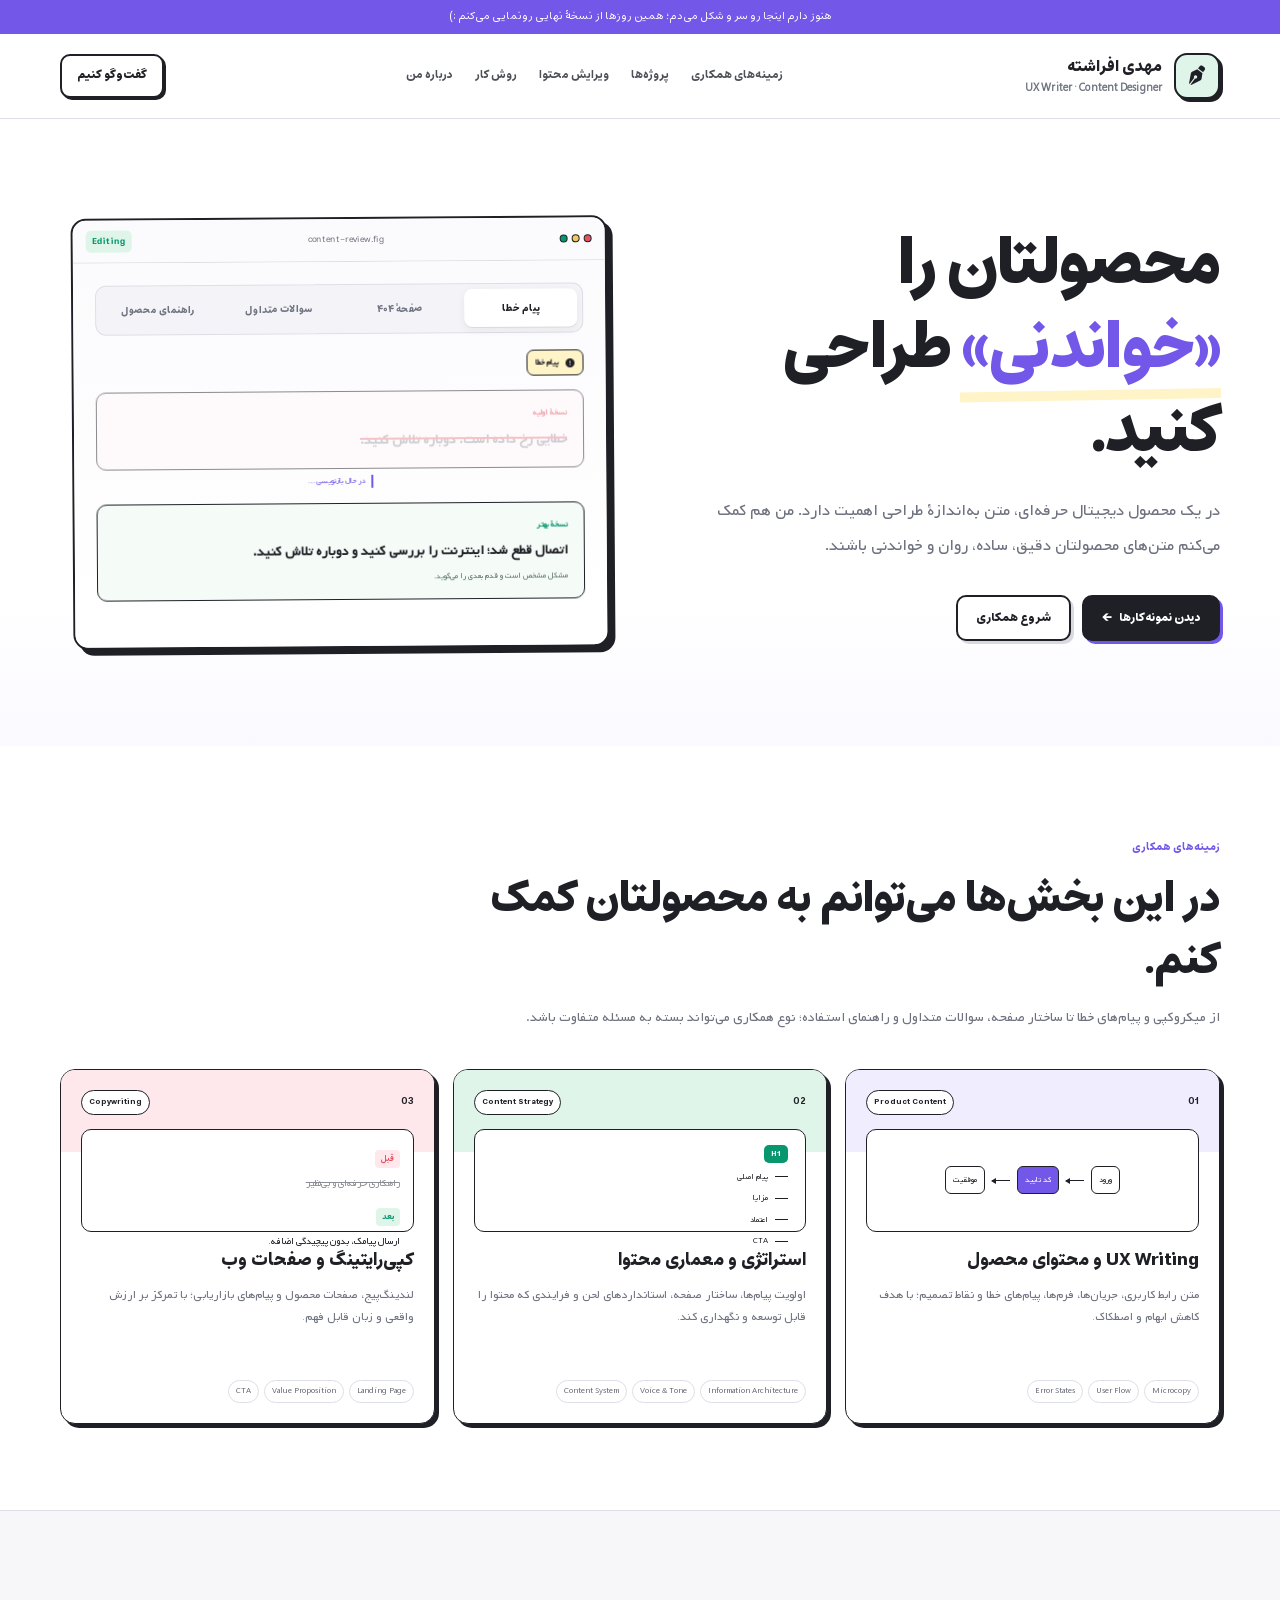
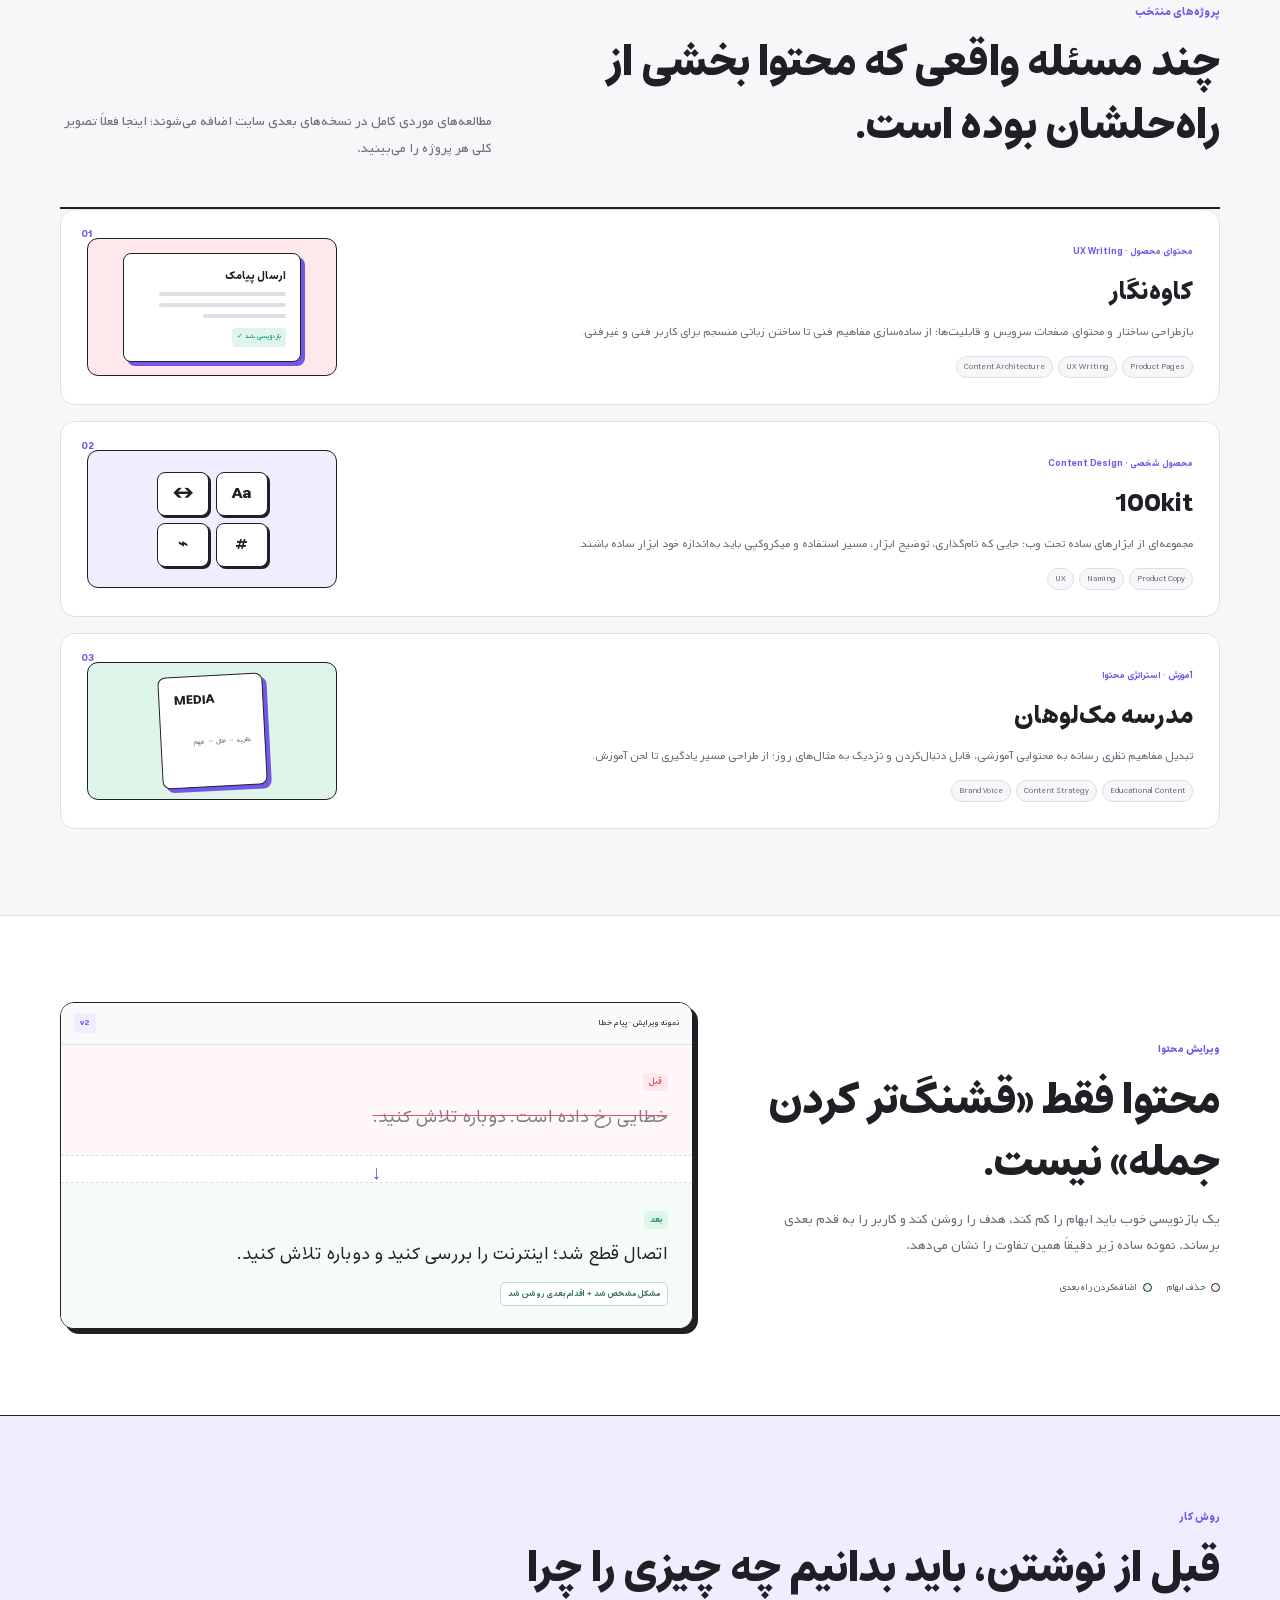
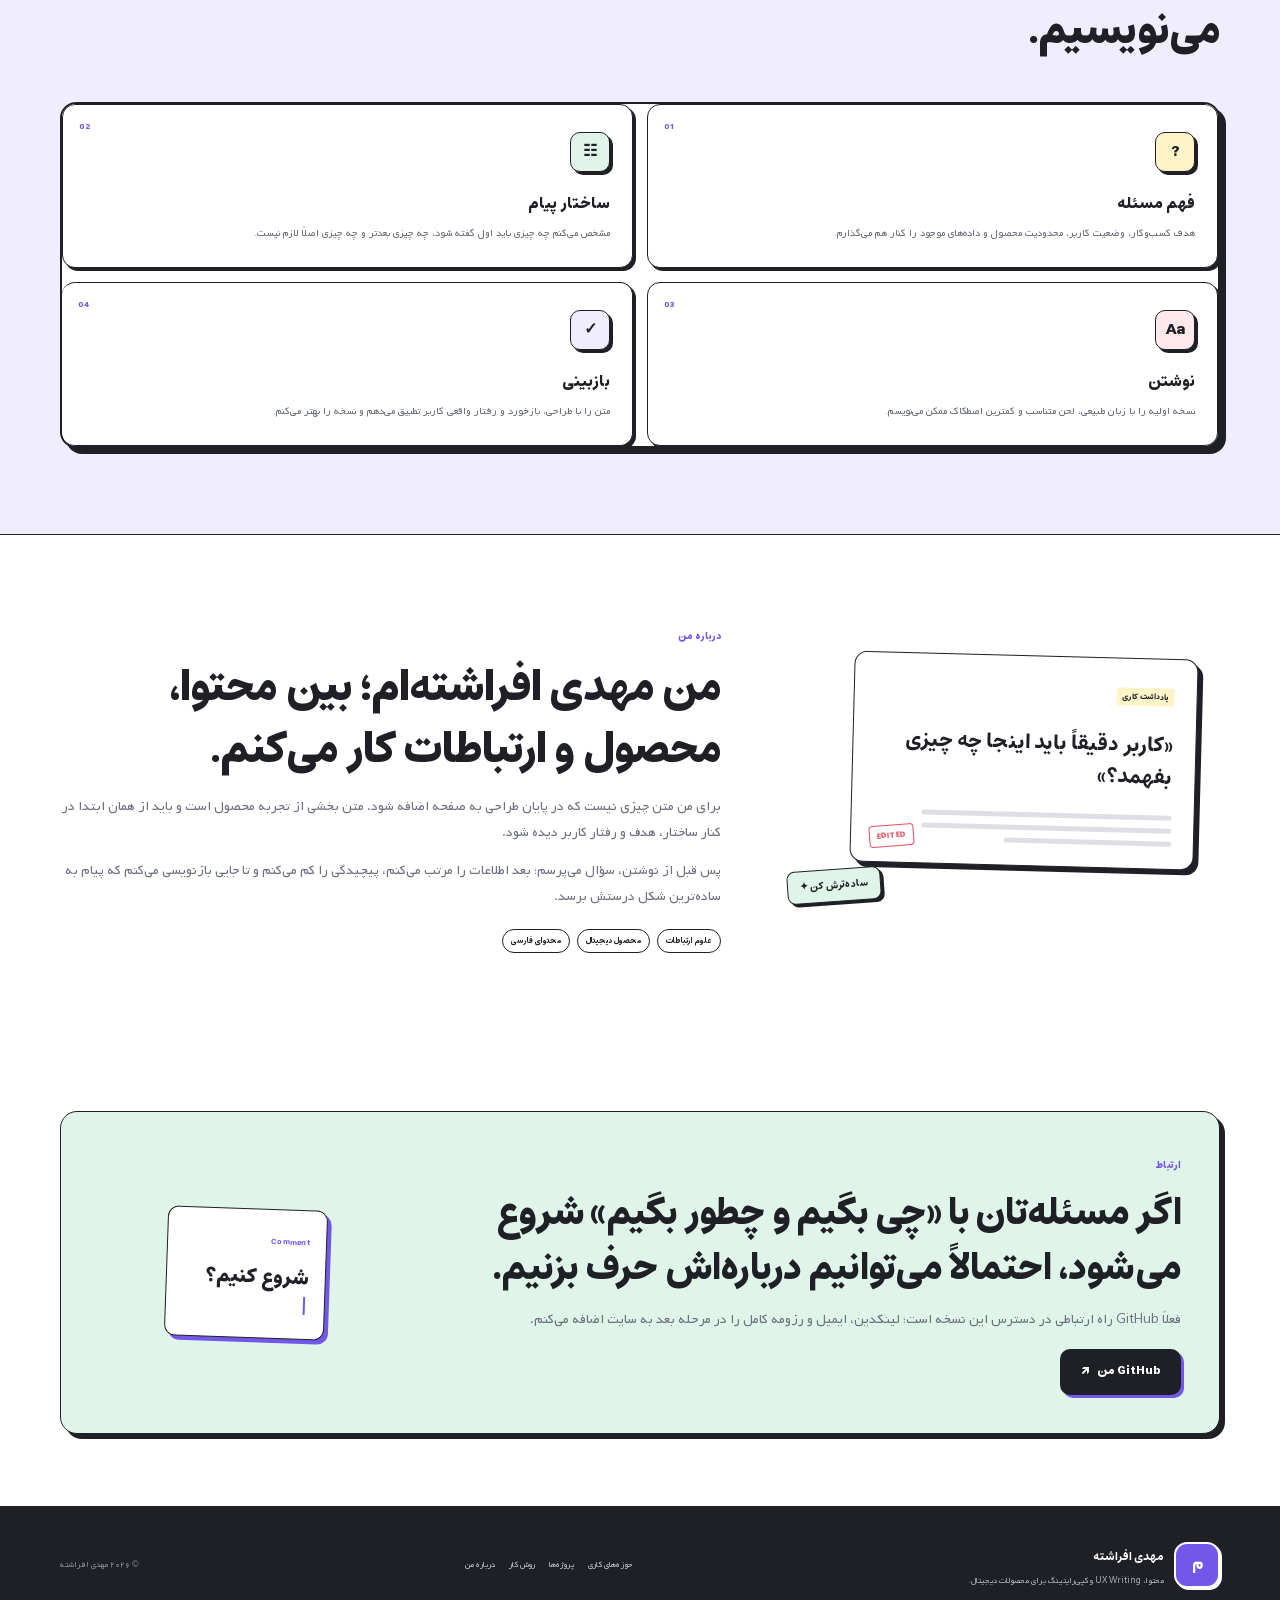
==== index.html @ 0d76d8e7 "Expand hero examples and refine collaboration section" ====
<!doctype html>
<html lang="fa" dir="rtl">
<head>
  <meta charset="utf-8">
  <meta name="viewport" content="width=device-width, initial-scale=1">
  <title>مهدی افراشته | محتوا، UX Writing و کپی‌رایتینگ</title>
  <meta name="description" content="سایت شخصی مهدی افراشته؛ کارشناس ارشد محتوا، یواِکس‌رایتر و کپی‌رایتر با تمرکز بر محتوای محصول، تجربه کاربر و استراتژی محتوا.">
  <meta name="theme-color" content="#7357e8">
  <link rel="canonical" href="https://mafrashteh.github.io/">
  <link rel="icon" href="/favicon.svg" type="image/svg+xml">
  <link rel="manifest" href="/site.webmanifest">
  <link rel="preload" href="/assets/fonts/Estedad-wght.ttf" as="font" type="font/ttf" crossorigin>
  <link rel="preload" href="/assets/fonts/Yekan.woff2" as="font" type="font/woff2" crossorigin>
  <link rel="stylesheet" href="https://cdnjs.cloudflare.com/ajax/libs/font-awesome/6.7.2/css/all.min.css">
  <link rel="stylesheet" href="/assets/css/site.css">
  <link rel="stylesheet" href="/assets/css/site-sections.css">
  <link rel="stylesheet" href="/assets/css/site-responsive.css">
</head>
<body>
  <div class="scroll-progress" aria-hidden="true"></div>
  <a class="skip-link" href="#main">رفتن به محتوای اصلی</a>

  <div class="top-note">
    <div class="container top-note__inner">
      <span>هنوز دارم اینجا رو سر و شکل می‌دم؛ همین روزها از نسخۀ نهایی رونمایی می‌کنم :)</span>
    </div>
  </div>

  <header class="site-header">
    <div class="container header-inner">
      <a class="brand" href="#top" aria-label="صفحه اصلی مهدی افراشته">
        <span class="brand-mark" aria-hidden="true"><i class="fa-solid fa-pen-nib"></i></span>
        <span class="brand-text"><strong>مهدی افراشته</strong><small>UX Writer · Content Designer</small></span>
      </a>

      <button class="menu-toggle" type="button" aria-expanded="false" aria-controls="site-nav" aria-label="باز کردن منو">
        <span></span><span></span><span></span>
      </button>

      <nav id="site-nav" class="site-nav" aria-label="منوی اصلی">
        <a href="#services">زمینه‌های همکاری</a>
        <a href="#work">پروژه‌ها</a>
        <a href="#editing">ویرایش محتوا</a>
        <a href="#process">روش کار</a>
        <a href="#about">درباره من</a>
      </nav>

      <a class="header-cta" href="#contact">گفت‌وگو کنیم</a>
    </div>
  </header>

  <main id="main">
    <section id="top" class="hero section-pad">
      <div class="container hero-grid">
        <div class="hero-copy reveal">
          <h1>محصولتان را <mark>«خواندنی»</mark> طراحی کنید.</h1>
          <p class="hero-lead">در یک محصول دیجیتال حرفه‌ای، متن به‌اندازۀ طراحی اهمیت دارد. من هم کمک می‌کنم متن‌های محصولتان دقیق، ساده، روان و خواندنی باشند.</p>
          <div class="hero-actions">
            <a class="btn btn-primary" href="#work">دیدن نمونه‌کارها <span aria-hidden="true">←</span></a>
            <a class="btn btn-ghost" href="#contact">شروع همکاری</a>
          </div>
        </div>

        <div class="editor-scene reveal" data-copy-lab aria-label="نمونه بازنویسی متن محصول">
          <div class="editor-window">
            <div class="editor-toolbar">
              <div class="window-dots"><i></i><i></i><i></i></div>
              <span>content-review.fig</span>
              <b>Editing</b>
            </div>

            <div class="rewrite-lab">
              <div class="rewrite-tabs" role="tablist" aria-label="نمونه‌های بازنویسی">
                <button class="rewrite-tab is-active" type="button" role="tab" aria-selected="true" data-copy-tab="error">پیام خطا</button>
                <button class="rewrite-tab" type="button" role="tab" aria-selected="false" data-copy-tab="404">صفحۀ ۴۰۴</button>
                <button class="rewrite-tab" type="button" role="tab" aria-selected="false" data-copy-tab="faq">سوالات متداول</button>
                <button class="rewrite-tab" type="button" role="tab" aria-selected="false" data-copy-tab="guide">راهنمای محصول</button>
              </div>

              <div class="rewrite-stage">
                <article class="rewrite-slide is-active" data-copy-slide="error">
                  <div class="rewrite-label"><i class="fa-solid fa-circle-exclamation" aria-hidden="true"></i> پیام خطا</div>
                  <div class="rewrite-before">
                    <span>نسخۀ اولیه</span>
                    <p>خطایی رخ داده است. دوباره تلاش کنید.</p>
                  </div>
                  <div class="rewrite-edit" aria-hidden="true">
                    <span class="rewrite-cursor"></span>
                    <em>در حال بازنویسی…</em>
                  </div>
                  <div class="rewrite-after">
                    <span>نسخۀ بهتر</span>
                    <p>اتصال قطع شد؛ اینترنت را بررسی کنید و دوباره تلاش کنید.</p>
                    <small>مشکل مشخص است و قدم بعدی را می‌گوید.</small>
                  </div>
                </article>

                <article class="rewrite-slide" data-copy-slide="404" hidden>
                  <div class="rewrite-label"><i class="fa-regular fa-file-lines" aria-hidden="true"></i> صفحۀ ۴۰۴</div>
                  <div class="rewrite-before">
                    <span>نسخۀ اولیه</span>
                    <p>404 — صفحه پیدا نشد.</p>
                  </div>
                  <div class="rewrite-edit" aria-hidden="true">
                    <span class="rewrite-cursor"></span>
                    <em>در حال بازنویسی…</em>
                  </div>
                  <div class="rewrite-after">
                    <span>نسخۀ بهتر</span>
                    <p>این صفحه پیدا نشد؛ شاید جابه‌جا شده یا آدرسش تغییر کرده.</p>
                    <small>کاربر را در بن‌بست رها نمی‌کنیم.</small>
                    <button type="button" class="mini-action" tabindex="-1">برگشت به صفحۀ اصلی</button>
                  </div>
                </article>

                <article class="rewrite-slide" data-copy-slide="faq" hidden>
                  <div class="rewrite-label"><i class="fa-regular fa-circle-question" aria-hidden="true"></i> سوالات متداول</div>
                  <div class="rewrite-before">
                    <span>نسخۀ اولیه</span>
                    <p>هزینه چقدره؟ چطور ثبت‌نام کنم؟ ارسال چطور انجام میشه؟ پشتیبانی دارید؟</p>
                  </div>
                  <div class="rewrite-edit" aria-hidden="true">
                    <span class="rewrite-cursor"></span>
                    <em>در حال بازنویسی…</em>
                  </div>
                  <div class="rewrite-after">
                    <span>نسخۀ بهتر</span>
                    <p>سوال‌ها را بر اساس نیاز کاربر دسته‌بندی می‌کنم: شروع کار، هزینه و پرداخت، استفاده از محصول و پشتیبانی.</p>
                    <small>پرسش‌ها منظم‌تر، قابل اسکن‌تر و پیدا کردن پاسخ‌ها سریع‌تر می‌شود.</small>
                  </div>
                </article>

                <article class="rewrite-slide" data-copy-slide="guide" hidden>
                  <div class="rewrite-label"><i class="fa-regular fa-compass" aria-hidden="true"></i> راهنمای محصول</div>
                  <div class="rewrite-before">
                    <span>نسخۀ اولیه</span>
                    <p>برای استفاده از این قابلیت، وارد پنل شوید و تنظیمات را انجام دهید.</p>
                  </div>
                  <div class="rewrite-edit" aria-hidden="true">
                    <span class="rewrite-cursor"></span>
                    <em>در حال بازنویسی…</em>
                  </div>
                  <div class="rewrite-after">
                    <span>نسخۀ بهتر</span>
                    <p>راهنما را مرحله‌به‌مرحله می‌چینم: از کجا شروع کنید، چه چیزی را تنظیم کنید، اولین اقدام را چطور انجام دهید و نتیجه را کجا ببینید.</p>
                    <small>به‌جای یک توضیح کلی، مسیر استفاده روشن می‌شود.</small>
                  </div>
                </article>
              </div>
            </div>
          </div>
        </div>
      </div>
    </section>

    <section id="services" class="section-pad services-section">
      <div class="container">
        <div class="section-heading reveal">
          <span class="eyebrow">زمینه‌های همکاری</span>
          <h2>در این بخش‌ها می‌توانم به محصولتان کمک کنم.</h2>
          <p>از میکروکپی و پیام‌های خطا تا ساختار صفحه، سوالات متداول و راهنمای استفاده؛ نوع همکاری می‌تواند بسته به مسئله متفاوت باشد.</p>
        </div>

        <div class="service-grid">
          <article class="service-card service-card--purple reveal">
            <div class="service-top"><span class="service-no">01</span><span class="service-tag">Product Content</span></div>
            <div class="service-demo demo-flow" aria-hidden="true">
              <div class="flow-node">ورود</div><i></i><div class="flow-node active">کد تایید</div><i></i><div class="flow-node">موفقیت</div>
            </div>
            <h3>UX Writing و محتوای محصول</h3>
            <p>متن رابط کاربری، جریان‌ها، فرم‌ها، پیام‌های خطا و نقاط تصمیم؛ با هدف کاهش ابهام و اصطکاک.</p>
            <ul><li>Microcopy</li><li>User Flow</li><li>Error States</li></ul>
          </article>

          <article class="service-card service-card--green reveal">
            <div class="service-top"><span class="service-no">02</span><span class="service-tag">Content Strategy</span></div>
            <div class="service-demo demo-outline" aria-hidden="true">
              <span>H1</span><div><i></i><b>پیام اصلی</b></div><div><i></i><b>مزایا</b></div><div><i></i><b>اعتماد</b></div><div><i></i><b>CTA</b></div>
            </div>
            <h3>استراتژی و معماری محتوا</h3>
            <p>اولویت پیام‌ها، ساختار صفحه، استانداردهای لحن و فرایندی که محتوا را قابل توسعه و نگهداری کند.</p>
            <ul><li>Information Architecture</li><li>Voice & Tone</li><li>Content System</li></ul>
          </article>

          <article class="service-card service-card--pink reveal">
            <div class="service-top"><span class="service-no">03</span><span class="service-tag">Copywriting</span></div>
            <div class="service-demo demo-copy" aria-hidden="true">
              <span class="copy-badge">قبل</span><p class="strike">راهکاری حرفه‌ای و بی‌نظیر</p>
              <span class="copy-badge is-after">بعد</span><p>ارسال پیامک، بدون پیچیدگی اضافه.</p>
            </div>
            <h3>کپی‌رایتینگ و صفحات وب</h3>
            <p>لندینگ‌پیج، صفحات محصول و پیام‌های بازاریابی؛ با تمرکز بر ارزش واقعی و زبان قابل فهم.</p>
            <ul><li>Landing Page</li><li>Value Proposition</li><li>CTA</li></ul>
          </article>
        </div>
      </div>
    </section>

    <section id="work" class="section-pad work-section">
      <div class="container">
        <div class="section-heading section-heading--split reveal">
          <div><span class="eyebrow">پروژه‌های منتخب</span><h2>چند مسئله واقعی که محتوا بخشی از راه‌حلشان بوده است.</h2></div>
          <p>مطالعه‌های موردی کامل در نسخه‌های بعدی سایت اضافه می‌شوند؛ اینجا فعلاً تصویر کلی هر پروژه را می‌بینید.</p>
        </div>

        <div class="project-list">
          <article class="project-row reveal">
            <div class="project-index">01</div>
            <div class="project-main"><span class="project-type">محتوای محصول · UX Writing</span><h3>کاوه‌نگار</h3><p>بازطراحی ساختار و محتوای صفحات سرویس و قابلیت‌ها؛ از ساده‌سازی مفاهیم فنی تا ساختن زبانی منسجم برای کاربر فنی و غیرفنی.</p><div class="project-tags"><span>Product Pages</span><span>UX Writing</span><span>Content Architecture</span></div></div>
            <div class="project-art art-kaveh" aria-hidden="true"><div class="doc-card"><b>ارسال پیامک</b><i></i><i></i><i class="short"></i><span>بازنویسی شد ✓</span></div></div>
          </article>

          <article class="project-row reveal">
            <div class="project-index">02</div>
            <div class="project-main"><span class="project-type">محصول شخصی · Content Design</span><h3>100kit</h3><p>مجموعه‌ای از ابزارهای ساده تحت وب؛ جایی که نام‌گذاری، توضیح ابزار، مسیر استفاده و میکروکپی باید به‌اندازه خود ابزار ساده باشند.</p><div class="project-tags"><span>Product Copy</span><span>Naming</span><span>UX</span></div></div>
            <div class="project-art art-kit" aria-hidden="true"><div class="kit-grid"><span>Aa</span><span>↔</span><span>#</span><span>⌁</span></div></div>
          </article>

          <article class="project-row reveal">
            <div class="project-index">03</div>
            <div class="project-main"><span class="project-type">آموزش · استراتژی محتوا</span><h3>مدرسه مک‌لوهان</h3><p>تبدیل مفاهیم نظری رسانه به محتوایی آموزشی، قابل دنبال‌کردن و نزدیک به مثال‌های روز؛ از طراحی مسیر یادگیری تا لحن آموزش.</p><div class="project-tags"><span>Educational Content</span><span>Content Strategy</span><span>Brand Voice</span></div></div>
            <div class="project-art art-media" aria-hidden="true"><div class="media-sheet"><b>MEDIA</b><span>نظریه → مثال → فهم</span></div></div>
          </article>
        </div>
      </div>
    </section>

    <section id="editing" class="section-pad editing-section">
      <div class="container editing-grid">
        <div class="editing-copy reveal">
          <span class="eyebrow">ویرایش محتوا</span>
          <h2>محتوا فقط «قشنگ‌تر کردن جمله» نیست.</h2>
          <p>یک بازنویسی خوب باید ابهام را کم کند، هدف را روشن کند و کاربر را به قدم بعدی برساند. نمونه ساده زیر دقیقاً همین تفاوت را نشان می‌دهد.</p>
          <div class="editing-legend"><span><i class="legend-red"></i> حذف ابهام</span><span><i class="legend-green"></i> اضافه‌کردن راه بعدی</span></div>
        </div>

        <div class="revision-card reveal" data-revision>
          <div class="revision-head"><span>نمونه ویرایش · پیام خطا</span><b>v2</b></div>
          <div class="revision-before"><small>قبل</small><p>خطایی رخ داده است. دوباره تلاش کنید.</p></div>
          <div class="revision-mark" aria-hidden="true">↓</div>
          <div class="revision-after"><small>بعد</small><p>اتصال قطع شد؛ اینترنت را بررسی کنید و دوباره تلاش کنید.</p><span class="revision-note">مشکل مشخص شد + اقدام بعدی روشن شد</span></div>
        </div>
      </div>
    </section>

    <section id="process" class="section-pad process-section">
      <div class="container">
        <div class="section-heading reveal"><span class="eyebrow">روش کار</span><h2>قبل از نوشتن، باید بدانیم چه چیزی را چرا می‌نویسیم.</h2></div>
        <div class="process-track">
          <article class="process-step reveal"><span>01</span><div class="step-icon">?</div><h3>فهم مسئله</h3><p>هدف کسب‌وکار، وضعیت کاربر، محدودیت محصول و داده‌های موجود را کنار هم می‌گذارم.</p></article>
          <article class="process-step reveal"><span>02</span><div class="step-icon">☷</div><h3>ساختار پیام</h3><p>مشخص می‌کنم چه چیزی باید اول گفته شود، چه چیزی بعدتر و چه چیزی اصلاً لازم نیست.</p></article>
          <article class="process-step reveal"><span>03</span><div class="step-icon">Aa</div><h3>نوشتن</h3><p>نسخه اولیه را با زبان طبیعی، لحن متناسب و کمترین اصطکاک ممکن می‌نویسم.</p></article>
          <article class="process-step reveal"><span>04</span><div class="step-icon">✓</div><h3>بازبینی</h3><p>متن را با طراحی، بازخورد و رفتار واقعی کاربر تطبیق می‌دهم و نسخه را بهتر می‌کنم.</p></article>
        </div>
      </div>
    </section>

    <section id="about" class="section-pad about-section">
      <div class="container about-grid">
        <div class="about-note reveal" aria-hidden="true">
          <div class="note-paper"><span>یادداشت کاری</span><h3>«کاربر دقیقاً باید اینجا چه چیزی بفهمد؟»</h3><i></i><i></i><i class="short"></i><div class="note-stamp">EDITED</div></div>
          <div class="note-comment">ساده‌ترش کن ✦</div>
        </div>
        <div class="about-copy reveal">
          <span class="eyebrow">درباره من</span>
          <h2>من مهدی افراشته‌ام؛ بین محتوا، محصول و ارتباطات کار می‌کنم.</h2>
          <p>برای من متن چیزی نیست که در پایان طراحی به صفحه اضافه شود. متن بخشی از تجربه محصول است و باید از همان ابتدا در کنار ساختار، هدف و رفتار کاربر دیده شود.</p>
          <p>پس قبل از نوشتن، سؤال می‌پرسم؛ بعد اطلاعات را مرتب می‌کنم، پیچیدگی را کم می‌کنم و تا جایی بازنویسی می‌کنم که پیام به ساده‌ترین شکل درستش برسد.</p>
          <div class="about-pills"><span>علوم ارتباطات</span><span>محصول دیجیتال</span><span>محتوای فارسی</span></div>
        </div>
      </div>
    </section>

    <section id="contact" class="contact-section">
      <div class="container contact-card reveal">
        <div class="contact-copy"><span class="eyebrow">ارتباط</span><h2>اگر مسئله‌تان با «چی بگیم و چطور بگیم» شروع می‌شود، احتمالاً می‌توانیم درباره‌اش حرف بزنیم.</h2><p>فعلاً GitHub راه ارتباطی در دسترس این نسخه است؛ لینکدین، ایمیل و رزومه کامل را در مرحله بعد به سایت اضافه می‌کنم.</p><a class="btn btn-primary" href="https://github.com/mafrashteh" target="_blank" rel="noopener noreferrer">GitHub من <span aria-hidden="true">↗</span></a></div>
        <div class="contact-visual" aria-hidden="true"><div class="comment-box"><span>Comment</span><p>شروع کنیم؟</p><i class="caret"></i></div></div>
      </div>
    </section>
  </main>

  <footer class="site-footer">
    <div class="container footer-inner">
      <div class="footer-brand"><span class="brand-mark">م</span><div><strong>مهدی افراشته</strong><p>محتوا، UX Writing و کپی‌رایتینگ برای محصولات دیجیتال.</p></div></div>
      <div class="footer-links"><a href="#services">حوزه‌های کاری</a><a href="#work">پروژه‌ها</a><a href="#process">روش کار</a><a href="#about">درباره من</a></div>
      <div class="footer-copy">© <span id="year"></span> مهدی افراشته</div>
    </div>
  </footer>

  <script src="/assets/js/main.js" defer></script>
</body>
</html>
---- assets/css/site.css ----
@font-face{font-family:"Estedad";src:url("../fonts/Estedad-wght.ttf") format("truetype");font-style:normal;font-weight:100 900;font-display:swap}
@font-face{font-family:"Yekan";src:url("../fonts/Yekan.woff2") format("woff2");font-style:normal;font-weight:400;font-display:swap}
:root{--ink:#1d1e24;--muted:#6e727d;--paper:#fff;--soft:#f7f7fa;--line:#dedfe5;--purple:#7357e8;--purple-soft:#f0edff;--green:#07966d;--green-soft:#dff5e9;--pink:#e45161;--pink-soft:#ffe8ec;--yellow:#f3c95f;--yellow-soft:#fff4c8;--radius:18px;--container:1180px;--ease:cubic-bezier(.22,1,.36,1)}
*{box-sizing:border-box}html{scroll-behavior:smooth;scroll-padding-top:100px}body{margin:0;background:var(--paper);color:var(--ink);font-family:"Yekan",Tahoma,Arial,sans-serif;line-height:1.9;overflow-x:hidden;-webkit-font-smoothing:antialiased;text-rendering:optimizeLegibility}body.menu-open{overflow:hidden}a{color:inherit}.container{width:min(calc(100% - 40px),var(--container));margin-inline:auto}.section-pad{padding:108px 0}.skip-link{position:fixed;z-index:999;top:8px;right:12px;transform:translateY(-150%);background:var(--ink);color:#fff;padding:8px 14px;border-radius:9px;text-decoration:none}.skip-link:focus{transform:none}:focus-visible{outline:3px solid var(--yellow);outline-offset:4px}
h1,h2,h3,.eyebrow,.hero-kicker,.btn,.site-nav a,.header-cta,.brand-text strong,.service-tag,.project-type,.project-tags,.paper-label,.floating-chip,.revision-head,.revision-note,.process-step>span,.about-pills,.footer-brand strong{font-family:"Estedad","Yekan",Tahoma,sans-serif}
.scroll-progress{position:fixed;z-index:1000;top:0;right:0;width:var(--progress,0%);height:3px;background:linear-gradient(90deg,var(--pink),var(--purple),var(--green));pointer-events:none}
.top-note{background:var(--purple);color:#fff;font-family:"Estedad","Yekan",Tahoma,sans-serif;font-size:12px}.top-note__inner{min-height:38px;display:flex;justify-content:center;align-items:center;gap:18px}.top-note a{font-weight:750;text-decoration:none;border-bottom:1px solid rgba(255,255,255,.65)}
.site-header{position:sticky;top:0;z-index:100;background:rgba(255,255,255,.93);border-bottom:1px solid rgba(222,223,229,.88);backdrop-filter:blur(16px);-webkit-backdrop-filter:blur(16px)}.header-inner{height:84px;display:grid;grid-template-columns:auto 1fr auto;gap:32px;align-items:center}.brand{display:flex;align-items:center;gap:12px;text-decoration:none}.brand-mark{width:46px;height:46px;display:grid;place-items:center;border:2px solid var(--ink);border-radius:13px;background:var(--green-soft);font-size:18px;box-shadow:3px 3px 0 var(--ink)}.brand-mark i{line-height:1;transform:rotate(-8deg)}.brand-text{display:flex;flex-direction:column;line-height:1.2}.brand-text strong{font-size:16px;font-weight:800}.brand-text small{margin-top:5px;color:var(--muted);font-size:10.5px;direction:ltr;text-align:right;font-weight:600;letter-spacing:.01em}.site-nav{display:flex;justify-content:center;align-items:center;gap:25px}.site-nav a{position:relative;color:#484b55;font-size:13px;font-weight:680;text-decoration:none}.site-nav a::after{content:"";position:absolute;right:0;bottom:-8px;width:0;height:2px;background:var(--purple);transition:width .2s}.site-nav a:hover::after,.site-nav a.is-active::after{width:100%}.header-cta,.btn{display:inline-flex;align-items:center;justify-content:center;gap:8px;border:2px solid var(--ink);border-radius:11px;text-decoration:none;font-weight:760;transition:transform .22s var(--ease),box-shadow .22s var(--ease),background-color .2s}.header-cta{padding:9px 16px;background:#fff;font-size:12px;box-shadow:3px 3px 0 var(--ink)}.header-cta:hover{background:var(--green-soft);transform:translate(-2px,-2px);box-shadow:5px 5px 0 var(--ink)}.menu-toggle{display:none;width:42px;height:42px;padding:0;border:2px solid var(--ink);border-radius:11px;background:#fff;box-shadow:2px 2px 0 var(--ink)}.menu-toggle span{display:block;width:18px;height:2px;margin:4px auto;background:var(--ink);border-radius:2px;transition:.2s}.menu-toggle[aria-expanded="true"] span:nth-child(1){transform:translateY(6px) rotate(45deg)}.menu-toggle[aria-expanded="true"] span:nth-child(2){opacity:0}.menu-toggle[aria-expanded="true"] span:nth-child(3){transform:translateY(-6px) rotate(-45deg)}
.hero{position:relative;overflow:hidden;background:linear-gradient(180deg,#fff 0%,#fff 72%,#faf9ff 100%)}.hero::before{content:"";position:absolute;inset:0;opacity:.1;background-image:radial-gradient(var(--purple) .7px,transparent .7px);background-size:20px 20px;mask-image:linear-gradient(to left,black,transparent 67%);pointer-events:none}.hero-grid{position:relative;display:grid;grid-template-columns:1.02fr .98fr;gap:58px;align-items:center}.hero-kicker{display:inline-flex;align-items:center;gap:9px;padding:7px 12px;border:1.5px solid var(--ink);border-radius:999px;background:#fff;box-shadow:3px 3px 0 var(--ink);font-size:11px;font-weight:720}.live-dot{width:8px;height:8px;border-radius:50%;background:var(--green);box-shadow:0 0 0 5px var(--green-soft);animation:pulse 2.2s infinite}@keyframes pulse{50%{transform:scale(1.18);box-shadow:0 0 0 9px rgba(7,150,109,.08)}}.hero h1{margin:22px 0 20px;font-size:clamp(44px,5.2vw,72px);font-weight:800;line-height:1.28;letter-spacing:-.035em}.hero h1 mark{position:relative;background:transparent;color:var(--purple);white-space:nowrap}.hero h1 mark::after{content:"";position:absolute;z-index:-1;right:-2px;left:-2px;bottom:3px;height:12px;background:var(--yellow-soft);transform-origin:right;animation:marker 1s .25s var(--ease) both}@keyframes marker{from{transform:scaleX(0) rotate(-1deg)}to{transform:scaleX(1) rotate(-1deg)}}.hero-lead{max-width:660px;margin:0;color:var(--muted);font-size:17px;line-height:2}.hero-actions{display:flex;gap:12px;margin-top:30px}.btn{min-height:49px;padding:0 20px;font-size:13px;position:relative}.btn-primary{background:var(--ink);color:#fff;box-shadow:4px 4px 0 var(--purple)}.btn-primary:hover{background:var(--purple);box-shadow:6px 6px 0 var(--ink);transform:translate(-2px,-2px)}.btn-ghost{background:#fff;box-shadow:4px 4px 0 #d9dae1}.btn-ghost:hover{background:var(--yellow-soft);box-shadow:6px 6px 0 var(--ink);transform:translate(-2px,-2px)}.btn:active,.header-cta:active{transform:translate(1px,1px);box-shadow:1px 1px 0 var(--ink)}.hero-meta{display:flex;gap:20px;flex-wrap:wrap;margin-top:28px;color:#555963;font-size:12px}.hero-meta span{display:flex;align-items:center;gap:7px}.dot{width:9px;height:9px;border:1.5px solid var(--ink);border-radius:50%}.dot-purple{background:var(--purple-soft)}.dot-green{background:var(--green-soft)}.dot-pink{background:var(--pink-soft)}
.editor-scene{position:relative;min-height:530px}.editor-window{position:absolute;inset:24px 0 24px 18px;border:2px solid var(--ink);border-radius:18px;background:#fff;box-shadow:9px 9px 0 var(--ink);overflow:hidden;transform:rotate(-.4deg)}.editor-toolbar{height:48px;padding:0 15px;display:grid;grid-template-columns:auto 1fr auto;align-items:center;gap:14px;border-bottom:2px solid var(--ink);background:#fbfbfd;font-family:"Estedad";font-size:10px}.editor-toolbar>span{text-align:center;color:var(--muted);direction:ltr}.editor-toolbar>b{padding:4px 7px;border-radius:6px;background:var(--green-soft);color:var(--green);font-weight:700}.window-dots{display:flex;gap:5px}.window-dots i{width:9px;height:9px;border:1.5px solid var(--ink);border-radius:50%;background:var(--pink)}.window-dots i:nth-child(2){background:var(--yellow)}.window-dots i:nth-child(3){background:var(--green)}.editor-body{height:calc(100% - 48px);display:grid;grid-template-columns:90px 1fr}.editor-outline{padding:17px 10px;border-left:1px solid var(--line);background:#fafafe;display:flex;flex-direction:column;gap:8px;font-family:"Estedad";font-size:9px}.editor-outline>span{margin-bottom:8px;color:var(--muted);font-weight:700}.editor-outline a{padding:5px 7px;border-radius:6px;color:#787b85}.editor-outline a.is-active{background:var(--purple-soft);color:var(--purple);font-weight:750}.editor-paper{position:relative;padding:34px 32px}.paper-label{display:inline-block;padding:4px 8px;border-radius:6px;background:var(--purple-soft);color:var(--purple);font-size:9px;font-weight:750}.editor-paper h2{max-width:360px;margin:20px 0 12px;font-size:25px;line-height:1.55;font-weight:780}.marker{background:linear-gradient(transparent 58%,var(--yellow-soft) 58%);padding:0 2px}.typed-line{min-height:31px;margin:0;color:#575b66;font-size:13px}.typed-line::after{content:"";display:inline-block;width:2px;height:1.05em;margin-right:4px;background:var(--purple);vertical-align:-.12em;animation:blink .8s steps(1) infinite}@keyframes blink{50%{opacity:0}}.copy-lines{margin-top:19px}.copy-lines i{display:block;width:88%;height:6px;margin:8px 0;border-radius:5px;background:#e2e3e8}.copy-lines i:nth-child(2){width:76%}.copy-lines i:nth-child(3){width:56%}.edit-row{display:flex;align-items:center;gap:9px;flex-wrap:wrap;margin-top:23px;padding:10px;border:1px dashed #b9bbc5;border-radius:9px;font-size:10px}.old-copy{color:var(--pink);text-decoration:line-through;text-decoration-thickness:2px}.replace-arrow{color:var(--muted)}.new-copy{padding:3px 7px;border-radius:5px;background:var(--green-soft);color:#176d53;font-weight:700}.inline-comment{position:absolute;left:21px;bottom:23px;width:210px;display:flex;gap:8px;align-items:flex-start;padding:9px 10px;border:1.5px solid var(--ink);border-radius:10px;background:#fff7ce;box-shadow:3px 3px 0 var(--ink);transform:rotate(-1deg)}.inline-comment>span{flex:0 0 24px;width:24px;height:24px;display:grid;place-items:center;border:1.5px solid var(--ink);border-radius:50%;background:var(--purple);color:#fff;font-family:"Estedad";font-size:10px}.inline-comment p{margin:0;font-size:9px;line-height:1.7}.floating-chip{position:absolute;z-index:5;padding:8px 10px;border:2px solid var(--ink);border-radius:9px;background:#fff;font-size:9px;font-weight:720;box-shadow:3px 3px 0 var(--ink);animation:float 4.8s ease-in-out infinite}@keyframes float{50%{translate:0 -8px}}.chip-tone{right:-16px;top:55px;background:var(--pink-soft);transform:rotate(4deg)}.chip-score{left:-4px;bottom:44px;background:var(--green-soft);animation-delay:-2s}.chip-score strong{color:var(--green)}
---- assets/css/site-sections.css ----
.content-strip{border-block:2px solid var(--ink);background:#fff}.content-strip__grid{display:grid;grid-template-columns:repeat(3,1fr)}.strip-item{display:flex;align-items:center;gap:13px;min-height:88px;padding:16px 25px;border-left:1px solid var(--line)}.strip-item:last-child{border-left:0}.strip-item>span{width:38px;height:38px;display:grid;place-items:center;flex:0 0 38px;border:1.5px solid var(--ink);border-radius:50%;background:var(--purple-soft);font-family:"Estedad";font-size:10px;font-weight:750}.strip-item:nth-child(2)>span{background:var(--yellow-soft)}.strip-item:nth-child(3)>span{background:var(--green-soft)}.strip-item div{display:flex;flex-direction:column;line-height:1.5}.strip-item strong{font-family:"Estedad";font-size:13px}.strip-item small{margin-top:5px;color:var(--muted);font-size:10px}
.section-heading{max-width:780px;margin-bottom:48px}.section-heading .eyebrow,.eyebrow{display:inline-block;color:var(--purple);font-size:11px;font-weight:760}.section-heading h2,.editing-copy h2,.about-copy h2,.contact-copy h2{margin:9px 0 13px;font-size:clamp(32px,4vw,48px);font-weight:780;line-height:1.42;letter-spacing:-.025em}.section-heading>p,.section-heading--split>p,.editing-copy>p,.about-copy>p,.contact-copy>p{margin:0;color:var(--muted);font-size:15px;line-height:2}.section-heading--split{max-width:none;display:grid;grid-template-columns:1.1fr .65fr;gap:60px;align-items:end}.section-heading--split>p{padding-bottom:7px}.highlight-on-scroll{background:linear-gradient(transparent 65%,var(--yellow-soft) 65%);background-size:0 100%;background-repeat:no-repeat;background-position:right;transition:background-size .9s var(--ease)}.highlight-on-scroll.is-highlighted{background-size:100% 100%}
.service-grid{display:grid;grid-template-columns:repeat(3,1fr);gap:20px}.service-card{position:relative;padding:22px;border:2px solid var(--ink);border-radius:var(--radius);background:#fff;box-shadow:5px 5px 0 var(--ink);overflow:hidden;transition:transform .23s var(--ease),box-shadow .23s var(--ease)}.service-card:hover{transform:translate(-2px,-3px);box-shadow:8px 8px 0 var(--ink)}.service-card::before{content:"";position:absolute;inset:0 0 auto;height:100px;z-index:0}.service-card--purple::before{background:var(--purple-soft)}.service-card--green::before{background:var(--green-soft)}.service-card--pink::before{background:var(--pink-soft)}.service-top,.service-demo,.service-card h3,.service-card p,.service-card ul{position:relative;z-index:1}.service-top{display:flex;justify-content:space-between;align-items:center}.service-no{font-family:"Estedad";font-size:10px;font-weight:750}.service-tag{padding:4px 7px;border:1px solid var(--ink);border-radius:999px;background:#fff;font-size:8px;font-weight:700;direction:ltr}.service-demo{height:125px;margin:17px 0 14px;border:1.5px solid var(--ink);border-radius:12px;background:#fff}.service-card h3{margin:0 0 8px;font-size:20px;font-weight:780}.service-card p{min-height:82px;margin:0;color:var(--muted);font-size:13px;line-height:1.9}.service-card ul{display:flex;gap:6px;flex-wrap:wrap;margin:17px 0 0;padding:0;list-style:none}.service-card li{padding:4px 7px;border:1px solid var(--line);border-radius:999px;color:#626670;font-size:8px;direction:ltr}.demo-flow{display:flex;align-items:center;justify-content:center;gap:8px}.flow-node{padding:7px 8px;border:1.5px solid var(--ink);border-radius:7px;background:#fff;font-size:9px}.flow-node.active{background:var(--purple);color:#fff}.demo-flow>i{width:22px;height:1.5px;background:var(--ink);position:relative}.demo-flow>i::after{content:"";position:absolute;left:-1px;top:-2px;border-width:3px 5px 3px 0;border-style:solid;border-color:transparent var(--ink) transparent transparent}.demo-outline{padding:18px 20px}.demo-outline>span{display:block;width:max-content;padding:4px 8px;border-radius:5px;background:var(--green);color:#fff;font:700 9px "Estedad"}.demo-outline div{display:flex;align-items:center;gap:8px;margin-top:8px;font-size:9px}.demo-outline div i{width:15px;height:1px;background:var(--ink)}.demo-outline div b{font-weight:400}.demo-copy{padding:16px}.copy-badge{display:inline-block;padding:3px 6px;border-radius:4px;background:var(--pink-soft);color:var(--pink);font:700 8px "Estedad"}.copy-badge.is-after{background:var(--green-soft);color:var(--green)}.demo-copy p{min-height:0!important;margin:3px 0 10px!important;color:var(--ink)!important;font-size:11px!important}.demo-copy .strike{text-decoration:line-through;text-decoration-color:var(--pink);text-decoration-thickness:2px;color:#888b93!important}
.work-section{background:#f8f8fb;border-block:1px solid var(--line)}.project-list{border-top:2px solid var(--ink)}.project-row{display:grid;grid-template-columns:55px 1fr 300px;gap:30px;align-items:center;padding:34px 0;border-bottom:2px solid var(--ink)}.project-index{align-self:start;color:var(--purple);font:750 10px "Estedad"}.project-type{color:var(--purple);font-size:9px;font-weight:720}.project-main h3{margin:5px 0 7px;font-size:28px;font-weight:790}.project-main p{max-width:620px;margin:0;color:var(--muted);font-size:13px;line-height:1.9}.project-tags{display:flex;gap:6px;flex-wrap:wrap;margin-top:15px}.project-tags span{padding:4px 7px;border:1px solid #d3d4da;border-radius:999px;background:#fff;color:#656872;font-size:8px;direction:ltr}.project-art{height:170px;display:grid;place-items:center;border:2px solid var(--ink);border-radius:14px;overflow:hidden}.art-kaveh{background:var(--pink-soft)}.art-kit{background:var(--purple-soft)}.art-media{background:var(--green-soft)}.doc-card{width:73%;padding:17px;border:2px solid var(--ink);border-radius:10px;background:#fff;box-shadow:5px 5px 0 var(--purple)}.doc-card b{display:block;font:760 12px "Estedad"}.doc-card i{display:block;width:88%;height:5px;margin-top:8px;border-radius:4px;background:#dedfe4}.doc-card i.short{width:56%}.doc-card span{display:block;width:max-content;margin-top:13px;padding:4px 6px;border-radius:5px;background:var(--green-soft);color:var(--green);font-size:8px}.kit-grid{display:grid;grid-template-columns:repeat(2,58px);gap:8px}.kit-grid span{height:50px;display:grid;place-items:center;border:2px solid var(--ink);border-radius:9px;background:#fff;font:750 16px "Estedad";box-shadow:3px 3px 0 var(--ink)}.media-sheet{width:125px;height:135px;padding:18px;border:2px solid var(--ink);border-radius:9px;background:#fff;box-shadow:6px 6px 0 var(--purple);transform:rotate(-4deg)}.media-sheet b{display:block;font:800 16px "Estedad";direction:ltr}.media-sheet span{display:block;margin-top:35px;color:var(--muted);font-size:8px}
.editing-section{background:#fff}.editing-grid{display:grid;grid-template-columns:.8fr 1.2fr;gap:80px;align-items:center}.editing-legend{display:flex;gap:16px;flex-wrap:wrap;margin-top:23px;color:#5e626b;font-size:10px}.editing-legend span{display:flex;align-items:center;gap:6px}.editing-legend i{width:10px;height:10px;border:1px solid var(--ink);border-radius:50%}.legend-red{background:var(--pink-soft)}.legend-green{background:var(--green-soft)}.revision-card{border:2px solid var(--ink);border-radius:16px;background:#fff;box-shadow:7px 7px 0 var(--ink);overflow:hidden}.revision-head{height:47px;padding:0 15px;display:flex;justify-content:space-between;align-items:center;border-bottom:2px solid var(--ink);background:#fafafd;font-size:9px}.revision-head b{padding:3px 7px;border-radius:4px;background:var(--purple-soft);color:var(--purple)}.revision-before,.revision-after{padding:25px 28px}.revision-before{background:#fff7f8}.revision-after{background:#f4fcf8}.revision-card small{display:inline-block;padding:3px 6px;border-radius:4px;font:700 8px "Estedad"}.revision-before small{background:var(--pink-soft);color:var(--pink)}.revision-after small{background:var(--green-soft);color:var(--green)}.revision-card p{margin:9px 0 0;font-family:"Estedad";font-size:20px;line-height:1.7}.revision-before p{color:#797c84;text-decoration:line-through;text-decoration-color:var(--pink);text-decoration-thickness:2px}.revision-mark{height:34px;display:grid;place-items:center;border-block:1px dashed var(--line);color:var(--purple);font-size:20px}.revision-note{display:inline-block;margin-top:13px;padding:5px 8px;border:1px solid #bddfcf;border-radius:6px;background:#fff;color:#36735d;font-size:8px}
.process-section{background:var(--purple-soft);border-block:2px solid var(--ink)}.process-section .section-heading{max-width:830px}.process-track{display:grid;grid-template-columns:repeat(4,1fr);border:2px solid var(--ink);border-radius:16px;background:#fff;box-shadow:6px 6px 0 var(--ink);overflow:hidden}.process-step{position:relative;padding:26px 22px;border-left:1px solid var(--line)}.process-step:last-child{border-left:0}.process-step>span{color:var(--purple);font-size:9px;font-weight:750}.step-icon{width:46px;height:46px;margin:30px 0 22px;display:grid;place-items:center;border:2px solid var(--ink);border-radius:12px;background:var(--yellow-soft);font:800 16px "Estedad";box-shadow:3px 3px 0 var(--ink)}.process-step:nth-child(2) .step-icon{background:var(--green-soft)}.process-step:nth-child(3) .step-icon{background:var(--pink-soft)}.process-step:nth-child(4) .step-icon{background:var(--purple-soft)}.process-step h3{margin:0 0 8px;font-size:17px;font-weight:780}.process-step p{margin:0;color:var(--muted);font-size:11px;line-height:1.9}
.about-section{background:#fff}.about-grid{display:grid;grid-template-columns:.9fr 1.1fr;gap:75px;align-items:center}.about-note{position:relative;min-height:390px}.note-paper{position:absolute;right:32px;top:25px;width:78%;padding:28px;border:2px solid var(--ink);border-radius:16px;background:#fff;box-shadow:8px 8px 0 var(--ink);transform:rotate(2deg)}.note-paper>span{display:inline-block;padding:4px 7px;border-radius:5px;background:var(--yellow-soft);font:700 8px "Estedad"}.note-paper h3{margin:25px 0;font-size:25px;line-height:1.6}.note-paper>i{display:block;width:86%;height:7px;margin-top:10px;border-radius:5px;background:#dedfe4}.note-paper>i.short{width:58%}.note-stamp{position:absolute;left:20px;bottom:18px;padding:5px 8px;border:2px solid var(--pink);border-radius:5px;color:var(--pink);font:800 10px "Estedad";direction:ltr;transform:rotate(-7deg)}.note-comment{position:absolute;left:15px;bottom:55px;padding:10px 14px;border:2px solid var(--ink);border-radius:10px;background:var(--green-soft);box-shadow:4px 4px 0 var(--ink);font:740 11px "Estedad";transform:rotate(-5deg);animation:float 5s ease-in-out infinite}.about-copy p{margin:0 0 13px}.about-pills{display:flex;gap:8px;flex-wrap:wrap;margin-top:22px}.about-pills span{padding:5px 9px;border:1.5px solid var(--ink);border-radius:999px;background:#fff;font-size:9px;font-weight:700}
.contact-section{padding:90px 0}.contact-card{display:grid;grid-template-columns:1.2fr .55fr;gap:50px;align-items:center;padding:48px;border:2px solid var(--ink);border-radius:20px;background:var(--green-soft);box-shadow:7px 7px 0 var(--ink)}.contact-copy .btn{margin-top:18px;width:max-content}.contact-visual{height:190px;display:grid;place-items:center}.comment-box{position:relative;width:190px;padding:20px;border:2px solid var(--ink);border-radius:14px;background:#fff;box-shadow:7px 7px 0 var(--purple);transform:rotate(3deg)}.comment-box>span{color:var(--purple);font:750 9px "Estedad"}.comment-box p{margin:8px 0 0;font:780 23px "Estedad"}.comment-box .caret{display:inline-block;width:2px;height:22px;margin-right:4px;background:var(--purple);vertical-align:-4px;animation:blink .8s steps(1) infinite}
.site-footer{padding:45px 0 24px;background:var(--ink);color:#fff}.footer-inner{display:grid;grid-template-columns:1.2fr 1fr auto;gap:45px;align-items:center}.footer-brand{display:flex;gap:12px;align-items:center}.footer-brand .brand-mark{background:var(--purple);border-color:#fff;box-shadow:3px 3px 0 #fff}.footer-brand strong{font-size:13px}.footer-brand p{margin:3px 0 0;color:#aeb1bb;font-size:10px}.footer-links{display:flex;gap:17px;flex-wrap:wrap}.footer-links a{color:#bdc0c8;font-size:10px;text-decoration:none}.footer-copy{color:#878b96;font-size:9px;white-space:nowrap}
.reveal{opacity:1;transform:none;filter:none}.reveal.is-visible{animation:revealRise .7s var(--ease) both}@keyframes revealRise{from{opacity:.68;transform:translateY(18px)}to{opacity:1;transform:none}}.service-card.reveal:nth-child(2),.process-step.reveal:nth-child(2){transition-delay:.08s}.service-card.reveal:nth-child(3),.process-step.reveal:nth-child(3){transition-delay:.16s}.process-step.reveal:nth-child(4){transition-delay:.24s}.revision-card.is-animated .revision-before p{animation:strikeFade .7s .2s var(--ease) both}.revision-card.is-animated .revision-after{animation:afterGlow 1s .45s var(--ease) both}@keyframes strikeFade{from{text-decoration-color:transparent}to{text-decoration-color:var(--pink)}}@keyframes afterGlow{0%{box-shadow:inset 0 0 0 0 rgba(7,150,109,0)}45%{box-shadow:inset 0 0 0 999px rgba(7,150,109,.05)}100%{box-shadow:inset 0 0 0 0 rgba(7,150,109,0)}}
---- assets/css/site-responsive.css ----
:root{--ink:#1f2026;--muted:#6f7380;--paper:#fff;--soft:#f7f7fa;--line:#dedfe6;--purple:#7357e8;--purple-soft:#f0edff;--green:#07966d;--green-soft:#dff5e9;--pink:#e45161;--pink-soft:#ffe8ec;--yellow:#f3c95f;--yellow-soft:#fff4c8;--container:1160px;--r:16px;--ease:cubic-bezier(.22,1,.36,1)}
*{box-sizing:border-box}html{scroll-behavior:smooth;scroll-padding-top:92px}body{margin:0;background:var(--paper);color:var(--ink);font-family:"Yekan",Tahoma,Arial,sans-serif;line-height:1.8;overflow-x:hidden;-webkit-font-smoothing:antialiased}body.menu-open{overflow:hidden}a{color:inherit}.container{width:min(calc(100% - 40px),var(--container));margin-inline:auto}.section-pad{padding:86px 0}.skip-link{position:fixed;top:8px;right:10px;z-index:1000;transform:translateY(-160%);padding:8px 12px;background:var(--ink);color:#fff;border-radius:8px;text-decoration:none}.skip-link:focus{transform:none}:focus-visible{outline:3px solid var(--yellow);outline-offset:3px}.scroll-progress{position:fixed;top:0;right:0;z-index:1000;width:var(--progress,0);height:3px;background:linear-gradient(90deg,var(--pink),var(--purple),var(--green))}
.top-note{background:var(--purple);color:#fff;font-size:11px}.top-note__inner{min-height:34px;display:flex;align-items:center;justify-content:center;gap:16px}.top-note a{font-weight:700;text-decoration:none;border-bottom:1px solid rgba(255,255,255,.55)}
.site-header{position:sticky;top:0;z-index:100;background:rgba(255,255,255,.94);border-bottom:1px solid var(--line);backdrop-filter:blur(14px)}.header-inner{height:84px;display:grid;grid-template-columns:auto 1fr auto;align-items:center;gap:28px}.brand{display:flex;align-items:center;gap:12px;text-decoration:none}.brand-mark{width:46px;height:46px;display:grid;place-items:center;border:2px solid var(--ink);border-radius:13px;background:var(--green-soft);font-size:18px;font-weight:800;box-shadow:3px 3px 0 var(--ink)}.brand-mark i{line-height:1;transform:rotate(-8deg)}.brand-text{display:flex;flex-direction:column;line-height:1.2}.brand-text strong{font-size:16px;font-weight:800}.brand-text small{margin-top:5px;color:var(--muted);font-size:10.5px;direction:ltr;text-align:right;font-weight:600;letter-spacing:.01em}.site-nav{display:flex;justify-content:center;gap:22px}.site-nav a{position:relative;color:#4d5059;font-size:12px;font-weight:700;text-decoration:none}.site-nav a::after{content:"";position:absolute;right:0;bottom:-7px;width:0;height:2px;background:var(--purple);transition:.2s}.site-nav a:hover::after,.site-nav a.is-active::after{width:100%}.header-cta,.btn{display:inline-flex;align-items:center;justify-content:center;gap:7px;border:2px solid var(--ink);border-radius:10px;text-decoration:none;font-size:12px;font-weight:800;transition:transform .2s var(--ease),box-shadow .2s var(--ease),background .2s}.header-cta{padding:9px 15px;background:#fff;box-shadow:2px 2px 0 var(--ink)}.header-cta:hover{background:var(--green-soft);transform:translate(-2px,-2px);box-shadow:4px 4px 0 var(--ink)}.menu-toggle{display:none;width:40px;height:40px;padding:0;border:2px solid var(--ink);border-radius:10px;background:#fff}.menu-toggle span{display:block;width:17px;height:2px;margin:4px auto;background:var(--ink);transition:.2s}.menu-toggle[aria-expanded=true] span:nth-child(1){transform:translateY(6px) rotate(45deg)}.menu-toggle[aria-expanded=true] span:nth-child(2){opacity:0}.menu-toggle[aria-expanded=true] span:nth-child(3){transform:translateY(-6px) rotate(-45deg)}
.hero{position:relative;overflow:hidden;background:linear-gradient(180deg,#fff 0,#fff 76%,#faf9ff 100%)}.hero::before{content:"";position:absolute;inset:0;opacity:.08;background-image:radial-gradient(var(--purple) .7px,transparent .7px);background-size:20px 20px;mask-image:linear-gradient(to left,black,transparent 70%);pointer-events:none}.hero-grid{position:relative;display:grid;grid-template-columns:1fr .92fr;gap:58px;align-items:center}.hero-copy{max-width:640px}.hero-kicker{display:inline-flex;align-items:center;gap:8px;padding:7px 11px;border:1.5px solid var(--ink);border-radius:999px;background:#fff;box-shadow:2px 2px 0 var(--ink);font-size:10px;font-weight:700}.live-dot{width:8px;height:8px;border-radius:50%;background:var(--green);box-shadow:0 0 0 4px var(--green-soft)}.hero h1{margin:20px 0 18px;font-size:clamp(42px,4.6vw,62px);line-height:1.28;letter-spacing:-.035em}.hero h1 mark{position:relative;background:transparent;color:var(--purple)}.hero h1 mark::after{content:"";position:absolute;z-index:-1;right:-1px;left:-1px;bottom:3px;height:10px;background:var(--yellow-soft)}.hero-lead{margin:0;color:var(--muted);font-size:16px;line-height:1.95}.hero-actions{display:flex;gap:11px;margin-top:27px}.btn{min-height:46px;padding:0 18px}.btn-primary{background:var(--ink);color:#fff;box-shadow:3px 3px 0 var(--purple)}.btn-primary:hover{background:var(--purple);transform:translate(-2px,-2px);box-shadow:5px 5px 0 var(--ink)}.btn-ghost{background:#fff;box-shadow:3px 3px 0 #d9dae1}.btn-ghost:hover{background:var(--yellow-soft);transform:translate(-2px,-2px);box-shadow:5px 5px 0 var(--ink)}.hero-meta{display:flex;gap:17px;flex-wrap:wrap;margin-top:24px;color:#5d606a;font-size:11px}.hero-meta span{display:flex;align-items:center;gap:6px}.dot{width:8px;height:8px;border:1px solid var(--ink);border-radius:50%}.dot-purple{background:var(--purple-soft)}.dot-green{background:var(--green-soft)}.dot-pink{background:var(--pink-soft)}
.editor-scene{position:relative;min-height:445px}.editor-window{position:absolute;inset:18px 0 18px 14px;border:2px solid var(--ink);border-radius:15px;background:#fff;box-shadow:6px 6px 0 var(--ink);overflow:hidden}.editor-toolbar{height:43px;padding:0 13px;display:grid;grid-template-columns:auto 1fr auto;align-items:center;border-bottom:1px solid var(--line);background:#fbfbfd;font-size:9px}.editor-toolbar>span{text-align:center;color:var(--muted)}.editor-toolbar>b{padding:3px 6px;border-radius:5px;background:var(--green-soft);color:var(--green)}.window-dots{display:flex;gap:4px}.window-dots i{width:8px;height:8px;border:1px solid var(--ink);border-radius:50%;background:var(--pink)}.window-dots i:nth-child(2){background:var(--yellow)}.window-dots i:nth-child(3){background:var(--green)}.editor-body{height:calc(100% - 43px);display:grid;grid-template-columns:78px 1fr}.editor-outline{padding:15px 9px;border-left:1px solid var(--line);background:#fafafe;display:flex;flex-direction:column;gap:7px;font-size:8px}.editor-outline>span{margin-bottom:5px;color:var(--muted);font-weight:700}.editor-outline a{padding:4px 6px;border-radius:5px;color:#7a7d86}.editor-outline a.is-active{background:var(--purple-soft);color:var(--purple);font-weight:700}.editor-paper{position:relative;padding:29px 27px}.paper-label{display:inline-block;padding:4px 7px;border-radius:5px;background:var(--purple-soft);color:var(--purple);font-size:8px;font-weight:700}.editor-paper h2{max-width:340px;margin:18px 0 10px;font-size:22px;line-height:1.55}.marker{background:linear-gradient(transparent 60%,var(--yellow-soft) 60%)}.typed-line{min-height:28px;margin:0;color:#5d6069;font-size:12px}.typed-line::after{content:"";display:inline-block;width:2px;height:1em;margin-right:3px;background:var(--purple);vertical-align:-.1em}.copy-lines{margin-top:17px}.copy-lines i{display:block;width:86%;height:5px;margin:7px 0;border-radius:5px;background:#e3e4e8}.copy-lines i:nth-child(2){width:73%}.copy-lines i:nth-child(3){width:54%}.edit-row{display:flex;align-items:center;gap:8px;flex-wrap:wrap;margin-top:20px;padding:9px;border:1px dashed #bfc1c8;border-radius:8px;font-size:9px}.old-copy{color:var(--pink);text-decoration:line-through;text-decoration-thickness:1.5px}.replace-arrow{color:var(--muted)}.new-copy{padding:3px 6px;border-radius:5px;background:var(--green-soft);color:#176d53;font-weight:700}.inline-comment{position:absolute;left:17px;bottom:18px;width:188px;display:flex;gap:7px;padding:8px 9px;border:1.5px solid var(--ink);border-radius:9px;background:#fff7ce;box-shadow:2px 2px 0 var(--ink)}.inline-comment>span{flex:0 0 22px;width:22px;height:22px;display:grid;place-items:center;border:1px solid var(--ink);border-radius:50%;background:var(--purple);color:#fff;font-size:9px}.inline-comment p{margin:0;font-size:8px;line-height:1.6}.floating-chip{position:absolute;z-index:5;padding:7px 9px;border:1.5px solid var(--ink);border-radius:8px;background:#fff;font-size:8px;font-weight:700;box-shadow:2px 2px 0 var(--ink)}.chip-tone{right:-8px;top:49px;background:var(--pink-soft)}.chip-score{left:0;bottom:36px;background:var(--green-soft)}.chip-score strong{color:var(--green)}
.content-strip{border-block:1.5px solid var(--ink)}.content-strip__grid{display:grid;grid-template-columns:repeat(3,1fr)}.strip-item{display:flex;align-items:center;gap:12px;min-height:78px;padding:14px 22px;border-left:1px solid var(--line)}.strip-item:last-child{border-left:0}.strip-item>span{width:34px;height:34px;display:grid;place-items:center;flex:0 0 34px;border:1px solid var(--ink);border-radius:50%;background:var(--purple-soft);font-size:9px;font-weight:700}.strip-item:nth-child(2)>span{background:var(--yellow-soft)}.strip-item:nth-child(3)>span{background:var(--green-soft)}.strip-item div{display:flex;flex-direction:column}.strip-item strong{font-size:12px}.strip-item small{margin-top:3px;color:var(--muted);font-size:9px}
.section-heading{max-width:760px;margin-bottom:38px}.eyebrow{display:inline-block;color:var(--purple);font-size:10px;font-weight:800}.section-heading h2,.editing-copy h2,.about-copy h2,.contact-copy h2{margin:8px 0 11px;font-size:clamp(30px,3.5vw,44px);line-height:1.42;letter-spacing:-.02em}.section-heading>p,.section-heading--split>p,.editing-copy>p,.about-copy>p,.contact-copy>p{margin:0;color:var(--muted);font-size:14px;line-height:1.9}.section-heading--split{max-width:none;display:grid;grid-template-columns:1.1fr .7fr;gap:50px;align-items:end}.highlight-on-scroll{background:linear-gradient(transparent 66%,var(--yellow-soft) 66%)}
.service-grid{display:grid;grid-template-columns:repeat(3,1fr);gap:18px}.service-card{position:relative;padding:20px;border:1.5px solid var(--ink);border-radius:15px;background:#fff;box-shadow:4px 4px 0 var(--ink);overflow:hidden;transition:.2s var(--ease)}.service-card:hover{transform:translateY(-3px);box-shadow:6px 6px 0 var(--ink)}.service-card::before{content:"";position:absolute;inset:0 0 auto;height:82px;z-index:0}.service-card--purple::before{background:var(--purple-soft)}.service-card--green::before{background:var(--green-soft)}.service-card--pink::before{background:var(--pink-soft)}.service-top,.service-demo,.service-card h3,.service-card p,.service-card ul{position:relative;z-index:1}.service-top{display:flex;justify-content:space-between;align-items:center}.service-no{font-size:9px;font-weight:700}.service-tag{padding:4px 7px;border:1px solid var(--ink);border-radius:999px;background:#fff;font-size:8px;font-weight:700}.service-demo{height:103px;margin:14px 0 13px;border:1px solid var(--ink);border-radius:10px;background:#fff}.service-card h3{margin:0 0 7px;font-size:18px}.service-card p{margin:0;color:var(--muted);font-size:12px;line-height:1.85}.service-card ul{display:flex;gap:5px;flex-wrap:wrap;margin:14px 0 0;padding:0;list-style:none}.service-card li{padding:3px 7px;border:1px solid var(--line);border-radius:999px;color:#646872;font-size:8px}.demo-flow{display:flex;align-items:center;justify-content:center;gap:7px}.flow-node{padding:6px 7px;border:1px solid var(--ink);border-radius:6px;font-size:8px}.flow-node.active{background:var(--purple);color:#fff}.demo-flow>i{width:18px;height:1px;background:var(--ink)}.demo-outline{padding:15px 17px}.demo-outline>span{display:block;width:max-content;padding:3px 7px;border-radius:5px;background:var(--green);color:#fff;font-size:8px;font-weight:700}.demo-outline div{display:flex;align-items:center;gap:7px;margin-top:7px;font-size:8px}.demo-outline div i{width:13px;height:1px;background:var(--ink)}.demo-copy{padding:13px}.copy-badge{display:inline-block;padding:3px 6px;border-radius:4px;background:var(--pink-soft);color:var(--pink);font-size:8px;font-weight:700}.copy-badge.is-after{background:var(--green-soft);color:var(--green)}.demo-copy p{margin:3px 0 8px!important;color:var(--ink)!important;font-size:10px!important}.demo-copy .strike{text-decoration:line-through;color:#8b8d94!important}
.work-section{background:var(--soft);border-block:1px solid var(--line)}.project-list{display:grid;gap:16px}.project-row{position:relative;display:grid;grid-template-columns:1fr 250px;gap:28px;align-items:center;padding:26px;border:1px solid var(--line);border-radius:15px;background:#fff}.project-index{position:absolute;top:18px;left:20px;color:var(--purple);font-size:9px;font-weight:800}.project-type{color:var(--purple);font-size:9px;font-weight:700}.project-main h3{margin:5px 0 6px;font-size:25px}.project-main p{max-width:650px;margin:0;color:var(--muted);font-size:12px;line-height:1.9}.project-tags{display:flex;gap:5px;flex-wrap:wrap;margin-top:12px}.project-tags span{padding:3px 7px;border:1px solid var(--line);border-radius:999px;background:var(--soft);color:#666a74;font-size:8px}.project-art{height:138px;display:grid;place-items:center;border:1px solid var(--ink);border-radius:11px;overflow:hidden}.art-kaveh{background:var(--pink-soft)}.art-kit{background:var(--purple-soft)}.art-media{background:var(--green-soft)}.doc-card{width:72%;padding:14px;border:1.5px solid var(--ink);border-radius:8px;background:#fff;box-shadow:4px 4px 0 var(--purple)}.doc-card b{display:block;font-size:11px}.doc-card i{display:block;width:86%;height:4px;margin-top:7px;border-radius:4px;background:#dedfe4}.doc-card i.short{width:56%}.doc-card span{display:block;width:max-content;margin-top:10px;padding:3px 5px;border-radius:4px;background:var(--green-soft);color:var(--green);font-size:7px}.kit-grid{display:grid;grid-template-columns:repeat(2,52px);gap:7px}.kit-grid span{height:44px;display:grid;place-items:center;border:1.5px solid var(--ink);border-radius:8px;background:#fff;font-weight:800;box-shadow:2px 2px 0 var(--ink)}.media-sheet{width:105px;height:112px;padding:14px;border:1.5px solid var(--ink);border-radius:8px;background:#fff;box-shadow:4px 4px 0 var(--purple);transform:rotate(-3deg)}.media-sheet b{display:block;font-size:13px}.media-sheet span{display:block;margin-top:26px;color:var(--muted);font-size:7px}
.editing-grid{display:grid;grid-template-columns:.85fr 1.15fr;gap:60px;align-items:center}.editing-legend{display:flex;gap:15px;flex-wrap:wrap;margin-top:19px;color:#5f636c;font-size:10px}.editing-legend span{display:flex;align-items:center;gap:6px}.editing-legend i{width:9px;height:9px;border:1px solid var(--ink);border-radius:50%}.legend-red{background:var(--pink-soft)}.legend-green{background:var(--green-soft)}.revision-card{border:1.5px solid var(--ink);border-radius:14px;background:#fff;box-shadow:5px 5px 0 var(--ink);overflow:hidden}.revision-head{height:42px;padding:0 13px;display:flex;justify-content:space-between;align-items:center;border-bottom:1px solid var(--line);background:#fafafd;font-size:8px}.revision-head b{padding:3px 6px;border-radius:4px;background:var(--purple-soft);color:var(--purple)}.revision-before,.revision-after{padding:21px 24px}.revision-before{background:#fff7f8}.revision-after{background:#f5fcf8}.revision-card small{display:inline-block;padding:3px 6px;border-radius:4px;font-size:8px;font-weight:700}.revision-before small{background:var(--pink-soft);color:var(--pink)}.revision-after small{background:var(--green-soft);color:var(--green)}.revision-card p{margin:8px 0 0;font-size:18px;line-height:1.7}.revision-before p{color:#7b7e86;text-decoration:line-through;text-decoration-color:var(--pink)}.revision-mark{height:28px;display:grid;place-items:center;border-block:1px dashed var(--line);color:var(--purple)}.revision-note{display:inline-block;margin-top:11px;padding:4px 7px;border:1px solid #bddfcf;border-radius:5px;background:#fff;color:#36735d;font-size:8px;font-weight:700}
.process-section{background:var(--purple-soft);border-block:1.5px solid var(--ink)}.process-track{display:grid;grid-template-columns:repeat(2,1fr);gap:14px}.process-step{position:relative;padding:22px;border:1.5px solid var(--ink);border-radius:13px;background:#fff;box-shadow:3px 3px 0 var(--ink)}.process-step>span{position:absolute;top:15px;left:16px;color:var(--purple);font-size:8px;font-weight:800}.step-icon{width:40px;height:40px;margin:5px 0 18px;display:grid;place-items:center;border:1.5px solid var(--ink);border-radius:10px;background:var(--yellow-soft);font-weight:800}.process-step:nth-child(2) .step-icon{background:var(--green-soft)}.process-step:nth-child(3) .step-icon{background:var(--pink-soft)}.process-step:nth-child(4) .step-icon{background:var(--purple-soft)}.process-step h3{margin:0 0 6px;font-size:16px}.process-step p{margin:0;color:var(--muted);font-size:11px;line-height:1.85}
.about-grid{display:grid;grid-template-columns:.8fr 1.2fr;gap:58px;align-items:center}.about-note{position:relative;min-height:300px}.note-paper{position:absolute;right:24px;top:18px;width:78%;padding:22px;border:1.5px solid var(--ink);border-radius:13px;background:#fff;box-shadow:5px 5px 0 var(--ink);transform:rotate(1.5deg)}.note-paper>span{display:inline-block;padding:3px 6px;border-radius:4px;background:var(--yellow-soft);font-size:8px;font-weight:700}.note-paper h3{margin:20px 0;font-size:21px;line-height:1.55}.note-paper>i{display:block;width:84%;height:5px;margin-top:8px;border-radius:5px;background:#dedfe4}.note-paper>i.short{width:56%}.note-stamp{position:absolute;left:18px;bottom:15px;padding:4px 7px;border:1.5px solid var(--pink);border-radius:4px;color:var(--pink);font-size:8px;font-weight:800;transform:rotate(-6deg)}.note-comment{position:absolute;left:8px;bottom:35px;padding:8px 12px;border:1.5px solid var(--ink);border-radius:8px;background:var(--green-soft);box-shadow:3px 3px 0 var(--ink);font-size:10px;font-weight:700;transform:rotate(-4deg)}.about-copy p{margin:0 0 11px}.about-pills{display:flex;gap:7px;flex-wrap:wrap;margin-top:18px}.about-pills span{padding:4px 8px;border:1px solid var(--ink);border-radius:999px;background:#fff;font-size:8px;font-weight:700}
.contact-section{padding:72px 0}.contact-card{display:grid;grid-template-columns:1.15fr .45fr;gap:40px;align-items:center;padding:38px;border:1.5px solid var(--ink);border-radius:17px;background:var(--green-soft);box-shadow:5px 5px 0 var(--ink)}.contact-copy h2{font-size:clamp(28px,3vw,39px)}.contact-copy .btn{margin-top:15px;width:max-content}.contact-visual{height:150px;display:grid;place-items:center}.comment-box{width:160px;padding:16px;border:1.5px solid var(--ink);border-radius:11px;background:#fff;box-shadow:4px 4px 0 var(--purple);transform:rotate(2deg)}.comment-box>span{color:var(--purple);font-size:8px;font-weight:700}.comment-box p{margin:7px 0 0;font-size:20px;font-weight:800}.comment-box .caret{display:inline-block;width:2px;height:18px;margin-right:3px;background:var(--purple);vertical-align:-3px}
.site-footer{padding:36px 0 20px;background:var(--ink);color:#fff}.footer-inner{display:grid;grid-template-columns:1.2fr 1fr auto;gap:35px;align-items:center}.footer-brand{display:flex;gap:10px;align-items:center}.footer-brand .brand-mark{background:var(--purple);border-color:#fff;box-shadow:2px 2px 0 #fff}.footer-brand strong{font-size:12px}.footer-brand p{margin:2px 0 0;color:#aeb1bb;font-size:9px}.footer-links{display:flex;gap:14px;flex-wrap:wrap}.footer-links a{color:#bdc0c8;font-size:9px;text-decoration:none}.footer-copy{color:#878b96;font-size:9px;white-space:nowrap}
.reveal{opacity:1;transform:none}.reveal.is-visible{animation:rise .55s var(--ease) both}@keyframes rise{from{opacity:.75;transform:translateY(12px)}to{opacity:1;transform:none}}
@media(max-width:900px){.header-inner{grid-template-columns:auto 1fr}.header-cta{display:none}.menu-toggle{display:block;justify-self:end}.site-nav{position:absolute;top:calc(100% + 8px);right:20px;left:20px;display:flex;visibility:hidden;opacity:0;transform:translateY(-8px);flex-direction:column;gap:0;padding:9px;border:1.5px solid var(--ink);border-radius:12px;background:#fff;box-shadow:4px 4px 0 var(--ink);pointer-events:none;transition:.18s}.site-nav.is-open{visibility:visible;opacity:1;transform:none;pointer-events:auto}.site-nav a{padding:9px 10px;border-radius:7px}.site-nav a::after{display:none}.hero-grid{grid-template-columns:1fr;gap:35px}.hero-copy{max-width:760px;margin-inline:auto;text-align:center}.hero-actions,.hero-meta{justify-content:center}.editor-scene{width:min(100%,620px);margin-inline:auto}.content-strip__grid{grid-template-columns:1fr}.strip-item{border-left:0;border-bottom:1px solid var(--line)}.strip-item:last-child{border-bottom:0}.service-grid{grid-template-columns:1fr 1fr}.section-heading--split{grid-template-columns:1fr;gap:10px}.project-row{grid-template-columns:1fr 220px}.editing-grid,.about-grid{grid-template-columns:1fr}.editing-grid{gap:34px}.about-note{order:2;max-width:560px;width:100%;margin-inline:auto}.about-copy{order:1}.contact-card{grid-template-columns:1fr}.contact-visual{display:none}.footer-inner{grid-template-columns:1fr 1fr}.footer-copy{grid-column:1/-1}}
@media(max-width:620px){.container{width:min(calc(100% - 28px),var(--container))}.section-pad{padding:62px 0}.top-note__inner{min-height:40px;padding-block:6px;line-height:1.4}.top-note a{display:none}.header-inner{height:70px}.brand-text small{display:block;margin-top:3px;font-size:8.5px}.brand-text strong{font-size:13.5px}.brand-mark{width:40px;height:40px;font-size:15px}.menu-toggle{width:40px;height:40px}.site-nav{right:14px;left:14px}.hero{padding-top:46px}.hero h1{font-size:34px;line-height:1.38}.hero-lead{font-size:14px}.hero-actions{flex-direction:column}.btn{width:100%}.hero-meta{display:grid;grid-template-columns:1fr 1fr;width:max-content;max-width:100%;margin-inline:auto;text-align:right}.editor-scene{min-height:330px}.editor-window{inset:15px 0 15px 2px}.editor-body{grid-template-columns:58px 1fr}.editor-outline{padding:11px 6px}.editor-paper{padding:17px 14px}.editor-paper h2{font-size:17px;margin-top:14px}.typed-line{font-size:10px}.copy-lines{margin-top:12px}.edit-row{margin-top:13px}.inline-comment{width:150px;left:8px;bottom:10px}.inline-comment p{font-size:7px}.floating-chip{font-size:7px}.chip-tone{right:-2px;top:38px}.chip-score{left:-2px;bottom:24px}.section-heading{margin-bottom:30px}.section-heading h2,.editing-copy h2,.about-copy h2,.contact-copy h2{font-size:29px}.service-grid{grid-template-columns:1fr}.service-card{padding:18px}.service-demo{height:92px}.service-card ul{display:none}.service-card--green .service-demo{height:105px}.service-card--pink .service-demo{height:118px}.demo-copy p{font-size:9px!important;margin:2px 0 6px!important}.project-list{gap:12px}.project-row{grid-template-columns:1fr;padding:19px}.project-index{top:14px;left:14px}.project-art{height:112px}.project-main h3{font-size:22px}.project-tags{margin-top:10px}.project-tags span{font-size:7px}.revision-before,.revision-after{padding:18px}.revision-card p{font-size:16px}.process-track{grid-template-columns:1fr}.process-step{display:grid;grid-template-columns:42px 1fr;column-gap:12px;align-items:start;padding:16px}.process-step>span{display:none}.step-icon{grid-row:1/3;width:38px;height:38px;margin:0}.process-step h3{margin-top:2px}.process-step p{font-size:10px}.about-note{min-height:245px}.note-paper{right:5px;width:84%;padding:18px}.note-paper h3{font-size:18px;margin:16px 0}.note-comment{left:2px;bottom:20px}.contact-section{padding:58px 0}.contact-card{padding:26px 20px}.contact-copy .btn{width:100%}.footer-inner{grid-template-columns:1fr;gap:20px}.footer-copy{grid-column:auto}.footer-links{gap:10px}}
@media(max-width:390px){.hero h1{font-size:32px}.editor-outline{display:none}.editor-body{grid-template-columns:1fr}.floating-chip{display:none}.inline-comment{width:138px}.project-tags{display:none}}
@media(prefers-reduced-motion:reduce){html{scroll-behavior:auto}.reveal{opacity:1!important;transform:none!important}*{transition:none!important;animation:none!important}}

/* HERO COPY LAB V2 */
.top-note__inner{justify-content:center}
.hero-grid{grid-template-columns:1fr 1fr;gap:64px}
.hero-copy{align-self:center}
.hero-copy h1{margin-top:0;max-width:640px;font-size:clamp(48px,5.25vw,76px);line-height:1.25}
.hero-copy .hero-lead{max-width:650px;font-size:17px;line-height:2.05}
.hero-copy .hero-actions{margin-top:32px}
.editor-scene{min-height:455px}
.editor-window{inset:12px 0 12px 12px}
.rewrite-lab{height:calc(100% - 43px);display:flex;flex-direction:column;padding:22px;background:linear-gradient(180deg,#fbfbfd 0%,#fff 100%)}
.rewrite-tabs{display:flex;gap:8px;padding:5px;border:1px solid var(--line);border-radius:11px;background:#f4f4f8}
.rewrite-tab{flex:1;min-height:38px;border:0;border-radius:8px;background:transparent;color:var(--muted);font-family:"Estedad","Yekan",Tahoma,sans-serif;font-size:10px;font-weight:750;cursor:pointer;transition:.2s}
.rewrite-tab:hover{color:var(--ink)}
.rewrite-tab.is-active{background:#fff;color:var(--ink);box-shadow:0 1px 0 rgba(29,30,36,.08),0 3px 10px rgba(29,30,36,.06)}
.rewrite-stage{position:relative;flex:1;min-height:270px;margin-top:17px}
.rewrite-slide{position:absolute;inset:0;display:flex;flex-direction:column}
.rewrite-slide[hidden]{display:none}
.rewrite-slide.is-active{animation:rewriteSlideIn .35s var(--ease) both}
.rewrite-label{display:flex;align-items:center;gap:7px;width:max-content;padding:5px 8px;border:1px solid var(--ink);border-radius:7px;background:var(--yellow-soft);font-size:8px;font-weight:780}
.rewrite-label i{font-size:9px}
.rewrite-before,.rewrite-after{position:relative;margin-top:14px;padding:15px 16px;border:1.5px solid var(--ink);border-radius:10px;background:#fff}
.rewrite-before{background:#fff7f8}
.rewrite-after{margin-top:9px;background:#f5fcf8;opacity:0;transform:translateY(8px)}
.rewrite-before>span,.rewrite-after>span{display:block;margin-bottom:6px;font-size:8px;font-weight:800}
.rewrite-before>span{color:var(--pink)}
.rewrite-after>span{color:var(--green)}
.rewrite-before p,.rewrite-after p{margin:0;font-size:14px;font-weight:680;line-height:1.8}
.rewrite-before p{color:#73767f}
.rewrite-after small{display:block;margin-top:6px;color:#5f736a;font-size:8px;line-height:1.7}
.rewrite-edit{height:25px;display:flex;align-items:center;justify-content:center;gap:6px;color:var(--purple);font-size:8px}
.rewrite-cursor{width:2px;height:13px;background:var(--purple);animation:cursorBlink .7s steps(1) infinite}
.rewrite-edit em{font-style:normal}
.rewrite-slide.is-editing .rewrite-before p{animation:eraseCopy .7s .35s ease both}
.rewrite-slide.is-edited .rewrite-before{opacity:.52}
.rewrite-slide.is-edited .rewrite-before p{text-decoration:line-through;text-decoration-color:var(--pink);text-decoration-thickness:1.5px}
.rewrite-slide.is-edited .rewrite-after{animation:showRewrite .45s ease both}
.rewrite-slide.is-edited .rewrite-edit{opacity:.45}
.rewrite-note{display:flex;align-items:center;gap:8px;padding:9px 11px;border:1px dashed #b8bac3;border-radius:9px;background:var(--purple-soft);color:#565a65;font-size:8px;line-height:1.6}
.rewrite-note i{color:var(--purple)}
.mini-action{margin-top:10px;padding:6px 9px;border:1px solid var(--ink);border-radius:6px;background:#fff;font-family:"Estedad","Yekan",Tahoma,sans-serif;font-size:8px;font-weight:750}
@keyframes rewriteSlideIn{from{opacity:0;transform:translateX(-10px)}to{opacity:1;transform:none}}
@keyframes eraseCopy{0%{opacity:1;filter:blur(0)}55%{opacity:.25;filter:blur(.4px)}100%{opacity:.65;filter:blur(0)}}
@keyframes showRewrite{to{opacity:1;transform:none}}
@keyframes cursorBlink{50%{opacity:0}}

@media(max-width:900px){
  .hero-grid{grid-template-columns:1fr;gap:38px}
  .hero-copy h1{max-width:760px;margin-inline:auto}
  .hero-copy .hero-lead{margin-inline:auto}
  .editor-scene{min-height:430px}
}
@media(max-width:620px){
  .hero-copy h1{font-size:38px;line-height:1.35}
  .hero-copy .hero-lead{font-size:14px;line-height:2}
  .editor-scene{min-height:420px}
  .editor-window{inset:8px 0 8px 2px}
  .rewrite-lab{padding:14px}
  .rewrite-stage{min-height:286px}
  .rewrite-before,.rewrite-after{padding:13px}
  .rewrite-before p,.rewrite-after p{font-size:12px}
  .rewrite-note{font-size:7px}
}
@media(max-width:390px){
  .hero-copy h1{font-size:34px}
  .rewrite-tabs{gap:4px}
  .rewrite-tab{font-size:9px}
}
@media(prefers-reduced-motion:reduce){
  .rewrite-slide.is-active,.rewrite-slide.is-editing .rewrite-before p,.rewrite-slide.is-edited .rewrite-after,.rewrite-cursor{animation:none!important}
  .rewrite-slide.is-edited .rewrite-after{opacity:1;transform:none}
}
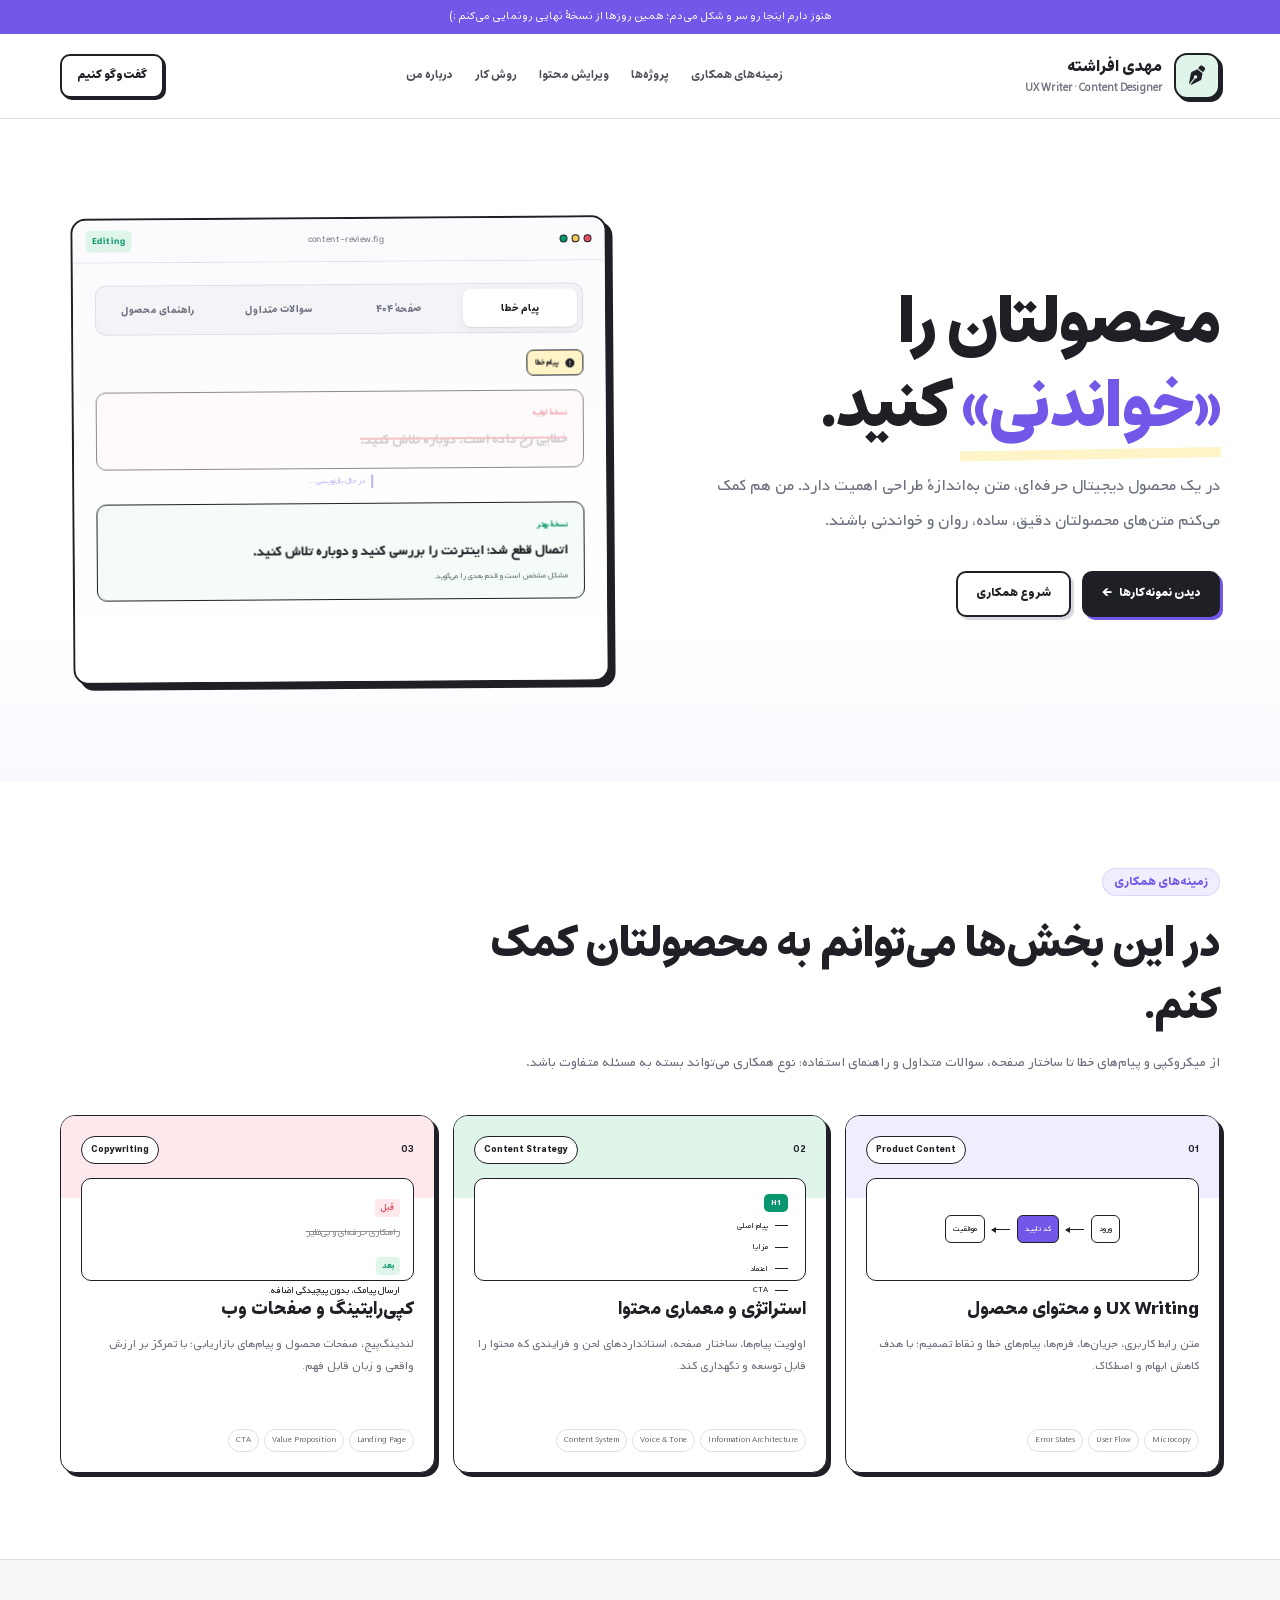
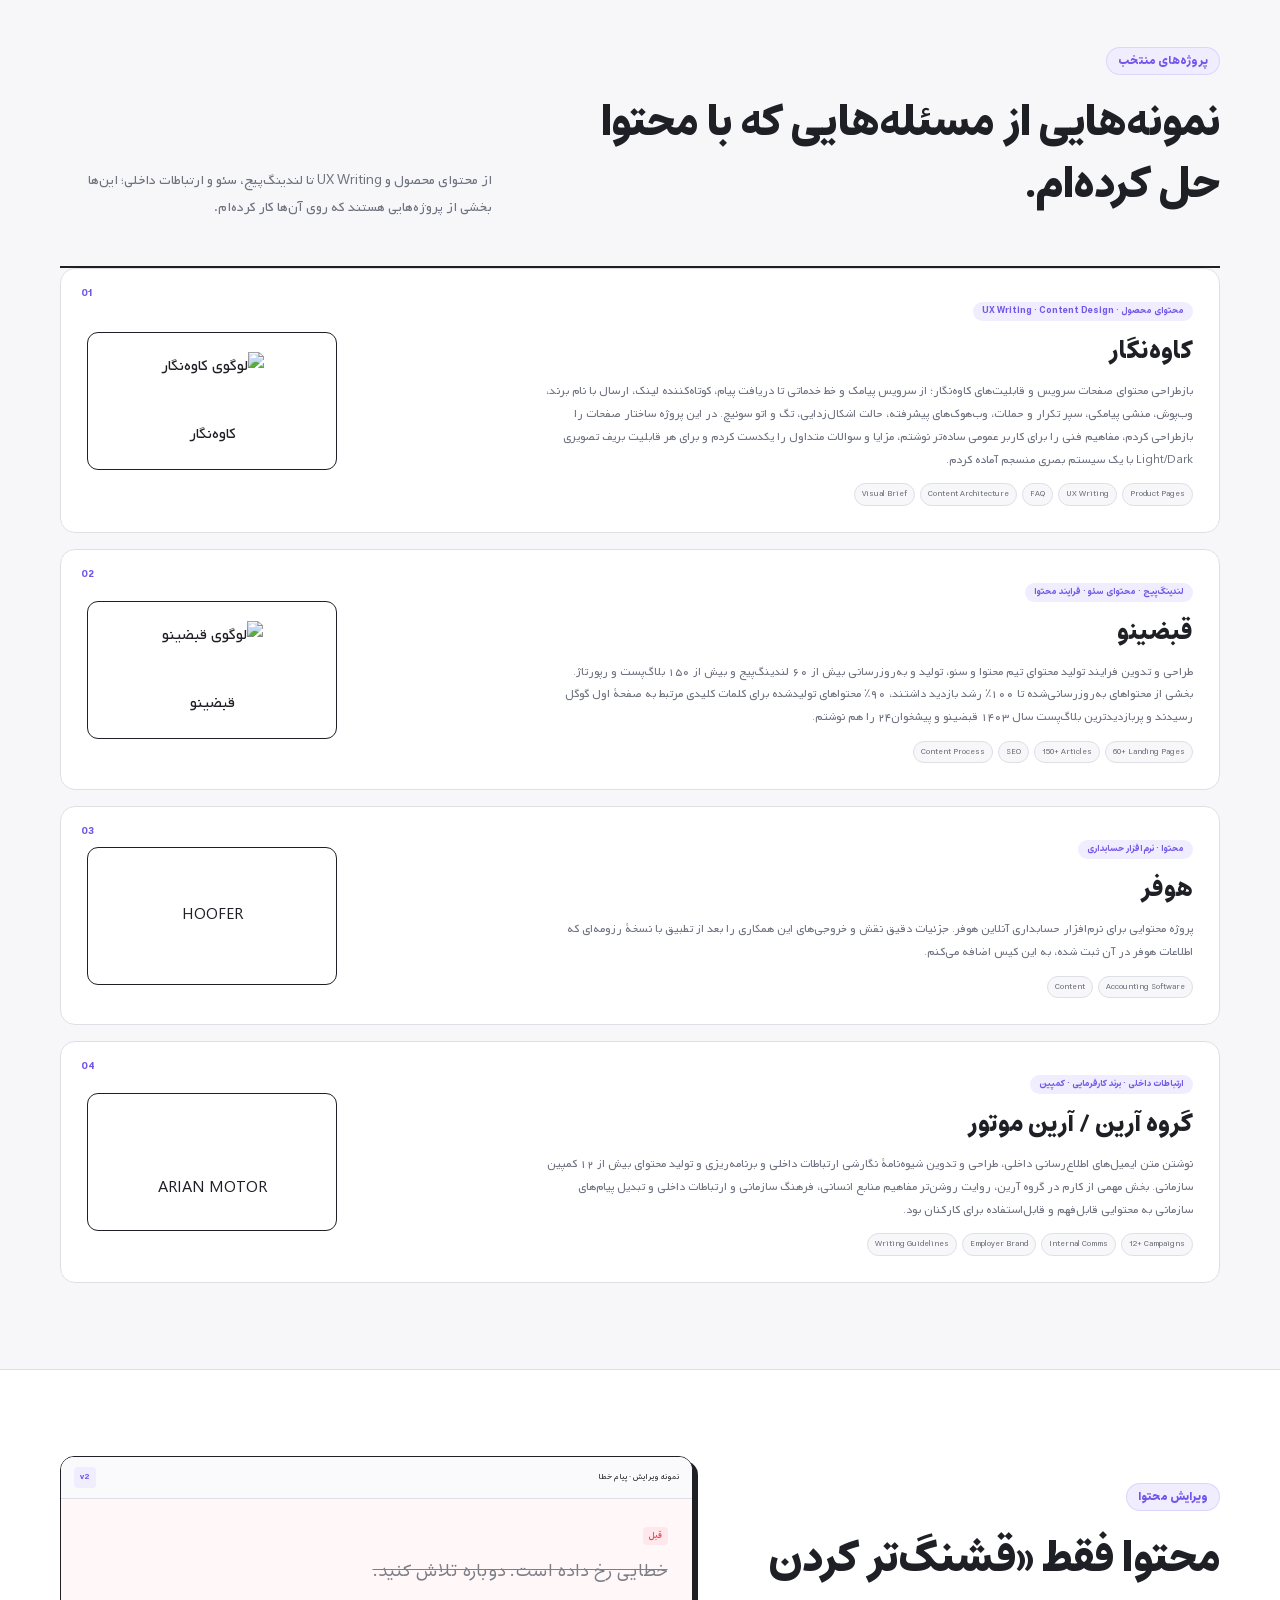
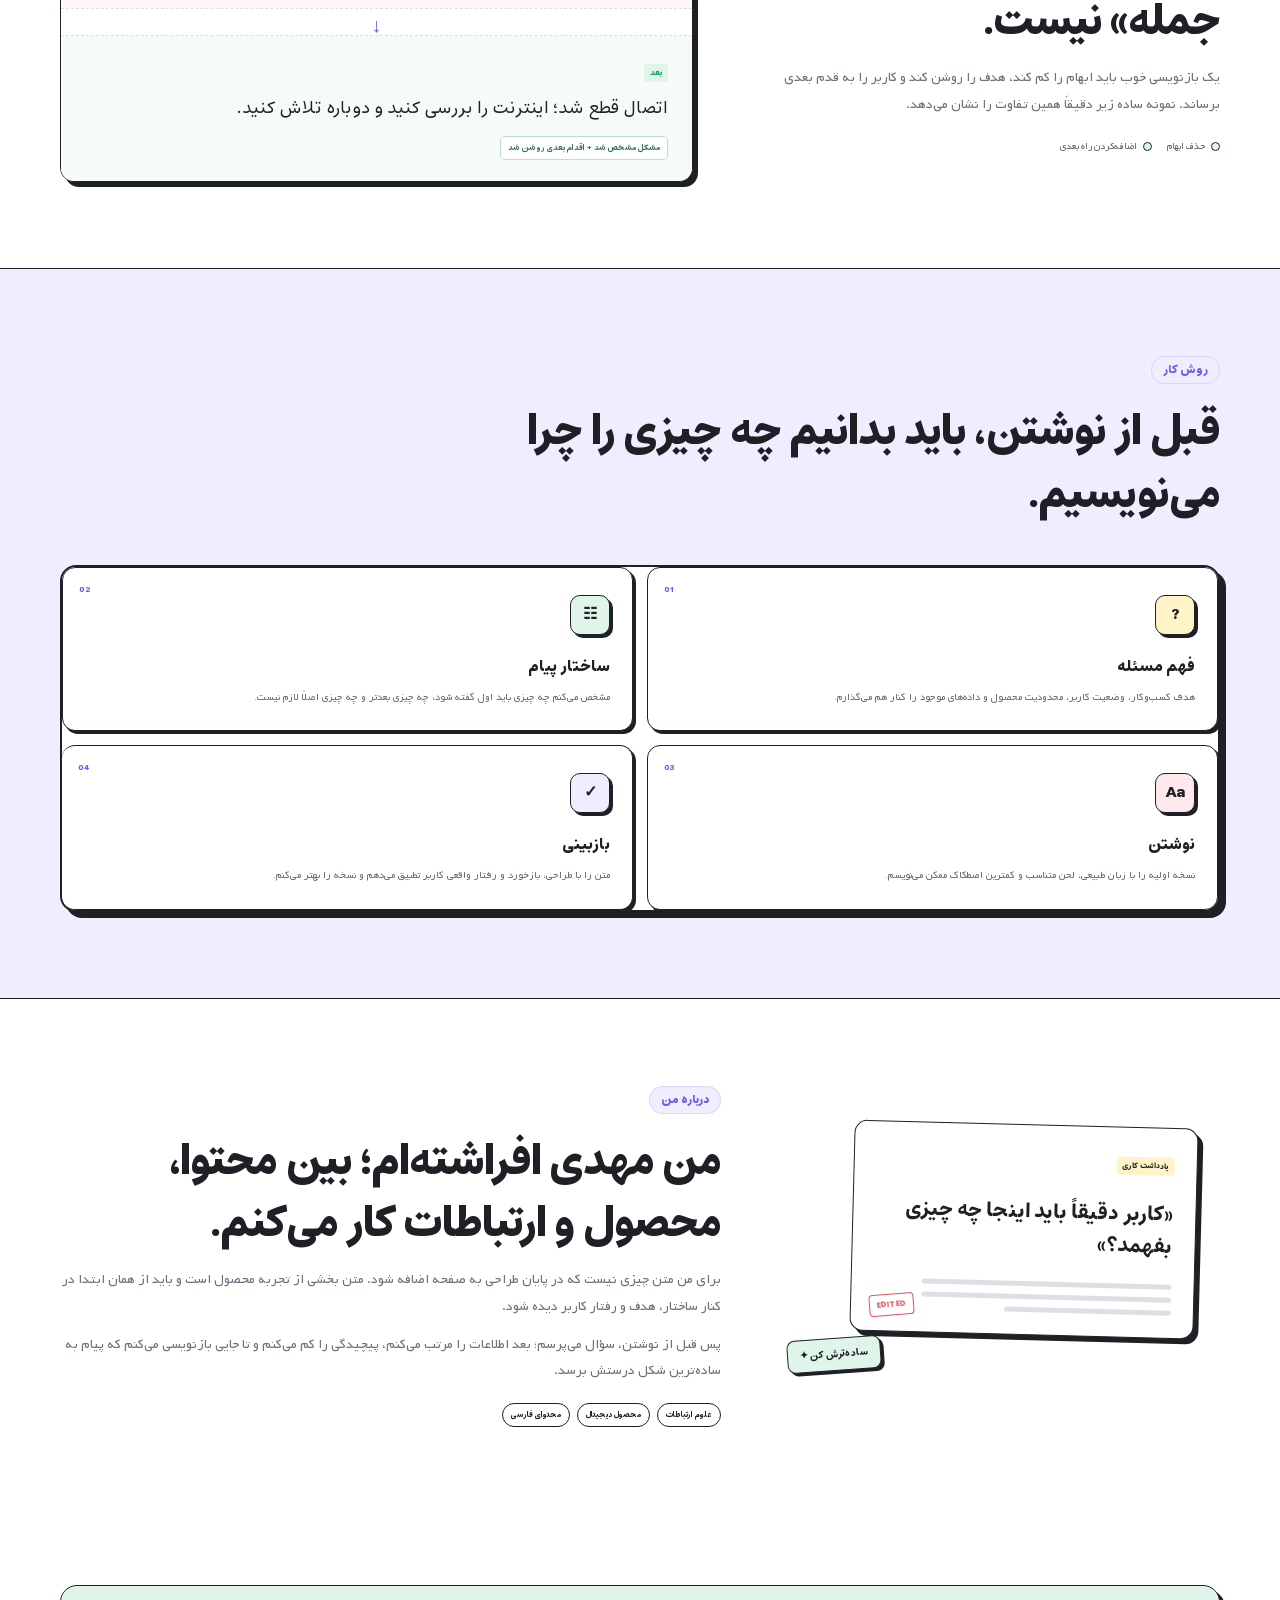
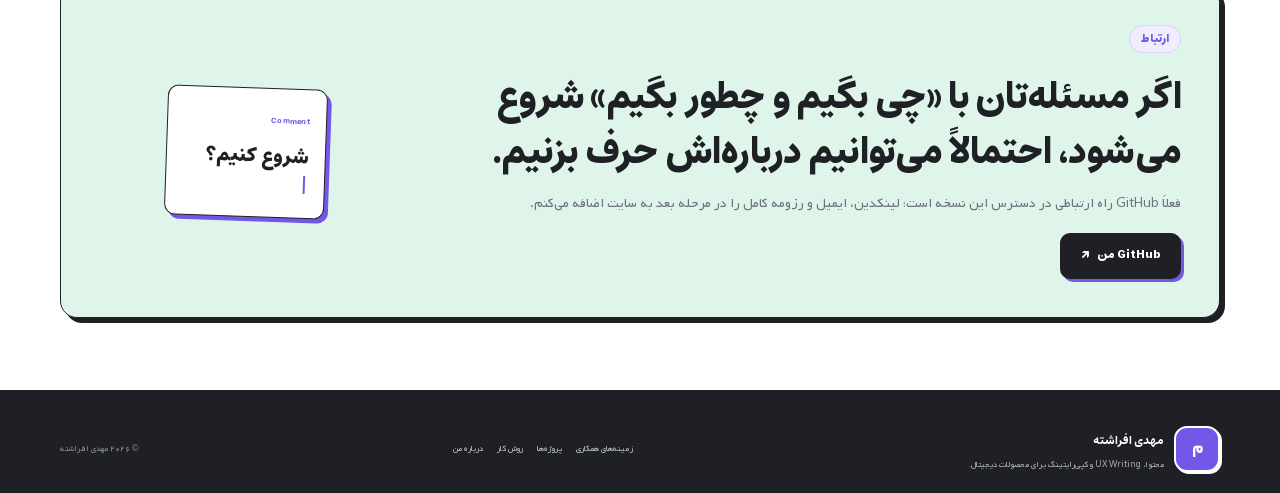
==== commit 5b6fcb39: "Rewrite selected projects with brand identities" ====
--- a/index.html
+++ b/index.html
@@ -53,7 +53,7 @@
     <section id="top" class="hero section-pad">
       <div class="container hero-grid">
         <div class="hero-copy reveal">
-          <h1>محصولتان را <mark>«خواندنی»</mark> طراحی کنید.</h1>
+          <h1>محصولتان را <mark>«خواندنی»</mark> کنید.</h1>
           <p class="hero-lead">در یک محصول دیجیتال حرفه‌ای، متن به‌اندازۀ طراحی اهمیت دارد. من هم کمک می‌کنم متن‌های محصولتان دقیق، ساده، روان و خواندنی باشند.</p>
           <div class="hero-actions">
             <a class="btn btn-primary" href="#work">دیدن نمونه‌کارها <span aria-hidden="true">←</span></a>
@@ -117,7 +117,7 @@
                   <div class="rewrite-label"><i class="fa-regular fa-circle-question" aria-hidden="true"></i> سوالات متداول</div>
                   <div class="rewrite-before">
                     <span>نسخۀ اولیه</span>
-                    <p>هزینه چقدره؟ چطور ثبت‌نام کنم؟ ارسال چطور انجام میشه؟ پشتیبانی دارید؟</p>
+                    <p>هزینه سرویس چقدره؟ چطور ثبت‌نام کنم؟ برای شروع باید چی کار کنم؟ پشتیبانی دارید؟</p>
                   </div>
                   <div class="rewrite-edit" aria-hidden="true">
                     <span class="rewrite-cursor"></span>
@@ -125,8 +125,8 @@
                   </div>
                   <div class="rewrite-after">
                     <span>نسخۀ بهتر</span>
-                    <p>سوال‌ها را بر اساس نیاز کاربر دسته‌بندی می‌کنم: شروع کار، هزینه و پرداخت، استفاده از محصول و پشتیبانی.</p>
-                    <small>پرسش‌ها منظم‌تر، قابل اسکن‌تر و پیدا کردن پاسخ‌ها سریع‌تر می‌شود.</small>
+                    <p>هزینۀ سرویس چقدر است؟ چطور حساب بسازم؟ برای شروع چه مراحلی را باید انجام دهم؟ اگر به مشکل خوردم چطور با پشتیبانی در ارتباط باشم؟</p>
+                    <small>همان پرسش‌ها؛ روشن‌تر، یکدست‌تر و قابل اسکن‌تر.</small>
                   </div>
                 </article>
 
@@ -134,7 +134,7 @@
                   <div class="rewrite-label"><i class="fa-regular fa-compass" aria-hidden="true"></i> راهنمای محصول</div>
                   <div class="rewrite-before">
                     <span>نسخۀ اولیه</span>
-                    <p>برای استفاده از این قابلیت، وارد پنل شوید و تنظیمات را انجام دهید.</p>
+                    <p>برای استفاده از این قابلیت، وارد پنل شوید و تنظیمات لازم را انجام دهید.</p>
                   </div>
                   <div class="rewrite-edit" aria-hidden="true">
                     <span class="rewrite-cursor"></span>
@@ -142,8 +142,8 @@
                   </div>
                   <div class="rewrite-after">
                     <span>نسخۀ بهتر</span>
-                    <p>راهنما را مرحله‌به‌مرحله می‌چینم: از کجا شروع کنید، چه چیزی را تنظیم کنید، اولین اقدام را چطور انجام دهید و نتیجه را کجا ببینید.</p>
-                    <small>به‌جای یک توضیح کلی، مسیر استفاده روشن می‌شود.</small>
+                    <p>وارد پنل شوید، از منوی تنظیمات این قابلیت را فعال کنید، گزینه‌های موردنیاز را مشخص کنید و در پایان «ذخیره» را بزنید.</p>
+                    <small>همان راهنما؛ این‌بار مرحله‌به‌مرحله و قابل انجام.</small>
                   </div>
                 </article>
               </div>
@@ -199,27 +199,65 @@
     <section id="work" class="section-pad work-section">
       <div class="container">
         <div class="section-heading section-heading--split reveal">
-          <div><span class="eyebrow">پروژه‌های منتخب</span><h2>چند مسئله واقعی که محتوا بخشی از راه‌حلشان بوده است.</h2></div>
-          <p>مطالعه‌های موردی کامل در نسخه‌های بعدی سایت اضافه می‌شوند؛ اینجا فعلاً تصویر کلی هر پروژه را می‌بینید.</p>
+          <div><span class="eyebrow">پروژه‌های منتخب</span><h2>نمونه‌هایی از مسئله‌هایی که با محتوا حل کرده‌ام.</h2></div>
+          <p>از محتوای محصول و UX Writing تا لندینگ‌پیج، سئو و ارتباطات داخلی؛ این‌ها بخشی از پروژه‌هایی هستند که روی آن‌ها کار کرده‌ام.</p>
         </div>
 
         <div class="project-list">
-          <article class="project-row reveal">
+          <article class="project-row project-row--brand reveal">
             <div class="project-index">01</div>
-            <div class="project-main"><span class="project-type">محتوای محصول · UX Writing</span><h3>کاوه‌نگار</h3><p>بازطراحی ساختار و محتوای صفحات سرویس و قابلیت‌ها؛ از ساده‌سازی مفاهیم فنی تا ساختن زبانی منسجم برای کاربر فنی و غیرفنی.</p><div class="project-tags"><span>Product Pages</span><span>UX Writing</span><span>Content Architecture</span></div></div>
-            <div class="project-art art-kaveh" aria-hidden="true"><div class="doc-card"><b>ارسال پیامک</b><i></i><i></i><i class="short"></i><span>بازنویسی شد ✓</span></div></div>
-          </article>
-
-          <article class="project-row reveal">
+            <div class="project-main">
+              <span class="project-type">محتوای محصول · UX Writing · Content Design</span>
+              <h3>کاوه‌نگار</h3>
+              <p>بازطراحی محتوای صفحات سرویس و قابلیت‌های کاوه‌نگار؛ از سرویس پیامک و خط خدماتی تا دریافت پیام، کوتاه‌کننده لینک، ارسال با نام برند، وب‌پوش، منشی پیامکی، سپر تکرار و حملات، وب‌هوک‌های پیشرفته، حالت اشکال‌زدایی، تگ و اتو سوئیچ. در این پروژه ساختار صفحات را بازطراحی کردم، مفاهیم فنی را برای کاربر عمومی ساده‌تر نوشتم، مزایا و سوالات متداول را یکدست کردم و برای هر قابلیت بریف تصویری Light/Dark با یک سیستم بصری منسجم آماده کردم.</p>
+              <div class="project-tags"><span>Product Pages</span><span>UX Writing</span><span>FAQ</span><span>Content Architecture</span><span>Visual Brief</span></div>
+            </div>
+            <div class="project-art project-logo-stage project-logo-stage--kaveh">
+              <img class="project-logo" src="https://camo.githubusercontent.com/9c48539d5bef7ae391632217d73aff58cd4d1a48/687474703a2f2f6b6176656e656761722e636f6d2f7075626c69632f696d616765732f6c6f676f2e706e67" alt="لوگوی کاوه‌نگار" loading="lazy">
+              <span class="project-logo-fallback">کاوه‌نگار</span>
+            </div>
+          </article>
+
+          <article class="project-row project-row--brand reveal">
             <div class="project-index">02</div>
-            <div class="project-main"><span class="project-type">محصول شخصی · Content Design</span><h3>100kit</h3><p>مجموعه‌ای از ابزارهای ساده تحت وب؛ جایی که نام‌گذاری، توضیح ابزار، مسیر استفاده و میکروکپی باید به‌اندازه خود ابزار ساده باشند.</p><div class="project-tags"><span>Product Copy</span><span>Naming</span><span>UX</span></div></div>
-            <div class="project-art art-kit" aria-hidden="true"><div class="kit-grid"><span>Aa</span><span>↔</span><span>#</span><span>⌁</span></div></div>
-          </article>
-
-          <article class="project-row reveal">
+            <div class="project-main">
+              <span class="project-type">لندینگ‌پیج · محتوای سئو · فرایند محتوا</span>
+              <h3>قبضینو</h3>
+              <p>طراحی و تدوین فرایند تولید محتوای تیم محتوا و سئو، تولید و به‌روزرسانی بیش از ۶۰ لندینگ‌پیج و بیش از ۱۵۰ بلاگ‌پست و رپورتاژ. بخشی از محتواهای به‌روزرسانی‌شده تا ۱۰۰٪ رشد بازدید داشتند، ۹۰٪ محتواهای تولیدشده برای کلمات کلیدی مرتبط به صفحۀ اول گوگل رسیدند و پربازدیدترین بلاگ‌پست سال ۱۴۰۳ قبضینو و پیشخوان۲۴ را هم نوشتم.</p>
+              <div class="project-tags"><span>60+ Landing Pages</span><span>150+ Articles</span><span>SEO</span><span>Content Process</span></div>
+            </div>
+            <div class="project-art project-logo-stage project-logo-stage--ghabzino">
+              <img class="project-logo project-logo--square" src="https://cdn.aptoide.com/imgs/0/a/1/0a1bec91e3a312b8d0704fce5390ae1f_icon.png" alt="لوگوی قبضینو" loading="lazy">
+              <span class="project-logo-fallback">قبضینو</span>
+            </div>
+          </article>
+
+          <article class="project-row project-row--brand reveal">
             <div class="project-index">03</div>
-            <div class="project-main"><span class="project-type">آموزش · استراتژی محتوا</span><h3>مدرسه مک‌لوهان</h3><p>تبدیل مفاهیم نظری رسانه به محتوایی آموزشی، قابل دنبال‌کردن و نزدیک به مثال‌های روز؛ از طراحی مسیر یادگیری تا لحن آموزش.</p><div class="project-tags"><span>Educational Content</span><span>Content Strategy</span><span>Brand Voice</span></div></div>
-            <div class="project-art art-media" aria-hidden="true"><div class="media-sheet"><b>MEDIA</b><span>نظریه → مثال → فهم</span></div></div>
+            <div class="project-main">
+              <span class="project-type">محتوا · نرم‌افزار حسابداری</span>
+              <h3>هوفر</h3>
+              <p>پروژه محتوایی برای نرم‌افزار حسابداری آنلاین هوفر. جزئیات دقیق نقش و خروجی‌های این همکاری را بعد از تطبیق با نسخۀ رزومه‌ای که اطلاعات هوفر در آن ثبت شده، به این کیس اضافه می‌کنم.</p>
+              <div class="project-tags"><span>Accounting Software</span><span>Content</span></div>
+            </div>
+            <div class="project-art project-logo-stage project-logo-stage--hoofer">
+              <img class="project-logo" src="https://logo.clearbit.com/hoofer.cloud" alt="لوگوی هوفر" loading="lazy" onerror="this.style.display='none';this.nextElementSibling.style.display='block'">
+              <span class="project-logo-fallback">HOOFER</span>
+            </div>
+          </article>
+
+          <article class="project-row project-row--brand reveal">
+            <div class="project-index">04</div>
+            <div class="project-main">
+              <span class="project-type">ارتباطات داخلی · برند کارفرمایی · کمپین</span>
+              <h3>گروه آرین / آرین موتور</h3>
+              <p>نوشتن متن ایمیل‌های اطلاع‌رسانی داخلی، طراحی و تدوین شیوه‌نامۀ نگارشی ارتباطات داخلی و برنامه‌ریزی و تولید محتوای بیش از ۱۲ کمپین سازمانی. بخش مهمی از کارم در گروه آرین، روایت روشن‌تر مفاهیم منابع انسانی، فرهنگ سازمانی و ارتباطات داخلی و تبدیل پیام‌های سازمانی به محتوایی قابل‌فهم و قابل‌استفاده برای کارکنان بود.</p>
+              <div class="project-tags"><span>12+ Campaigns</span><span>Internal Comms</span><span>Employer Brand</span><span>Writing Guidelines</span></div>
+            </div>
+            <div class="project-art project-logo-stage project-logo-stage--arian">
+              <img class="project-logo" src="https://logo.clearbit.com/arian-motor.com" alt="لوگوی آرین موتور" loading="lazy" onerror="this.src='https://pkhauto.com/uploads/blog/arian%20motor-min.jpg'">
+              <span class="project-logo-fallback">ARIAN MOTOR</span>
+            </div>
           </article>
         </div>
       </div>
@@ -282,7 +320,7 @@
   <footer class="site-footer">
     <div class="container footer-inner">
       <div class="footer-brand"><span class="brand-mark">م</span><div><strong>مهدی افراشته</strong><p>محتوا، UX Writing و کپی‌رایتینگ برای محصولات دیجیتال.</p></div></div>
-      <div class="footer-links"><a href="#services">حوزه‌های کاری</a><a href="#work">پروژه‌ها</a><a href="#process">روش کار</a><a href="#about">درباره من</a></div>
+      <div class="footer-links"><a href="#services">زمینه‌های همکاری</a><a href="#work">پروژه‌ها</a><a href="#process">روش کار</a><a href="#about">درباره من</a></div>
       <div class="footer-copy">© <span id="year"></span> مهدی افراشته</div>
     </div>
   </footer>
--- a/assets/css/site-responsive.css
+++ b/assets/css/site-responsive.css
@@ -90,3 +90,67 @@
   .rewrite-slide.is-active,.rewrite-slide.is-editing .rewrite-before p,.rewrite-slide.is-edited .rewrite-after,.rewrite-cursor{animation:none!important}
   .rewrite-slide.is-edited .rewrite-after{opacity:1;transform:none}
 }
+
+
+/* SECTION LABELS + HERO LAB V3 */
+.eyebrow{
+  display:inline-flex;
+  align-items:center;
+  width:max-content;
+  padding:7px 11px;
+  margin-bottom:10px;
+  border:1px solid rgba(115,87,232,.16);
+  border-radius:999px;
+  background:var(--purple-soft);
+  color:var(--purple);
+  font-size:12px;
+  font-weight:800;
+  line-height:1;
+}
+.section-heading .eyebrow,
+.editing-copy .eyebrow,
+.about-copy .eyebrow,
+.contact-copy .eyebrow{
+  font-size:12px;
+}
+.service-tag{
+  padding:5px 9px;
+  font-size:9px;
+  font-weight:760;
+}
+.project-type{
+  display:inline-flex;
+  align-items:center;
+  width:max-content;
+  padding:5px 9px;
+  border-radius:999px;
+  background:var(--purple-soft);
+  font-size:9px;
+  line-height:1;
+}
+.rewrite-tabs{
+  display:grid;
+  grid-template-columns:repeat(4,minmax(0,1fr));
+  gap:7px;
+}
+.rewrite-tab{
+  min-width:0;
+  padding-inline:6px;
+  white-space:nowrap;
+}
+.rewrite-stage{min-height:305px}
+.editor-scene{min-height:490px}
+
+@media(max-width:620px){
+  .eyebrow,
+  .section-heading .eyebrow,
+  .editing-copy .eyebrow,
+  .about-copy .eyebrow,
+  .contact-copy .eyebrow{
+    font-size:11px;
+    padding:6px 9px;
+  }
+  .rewrite-tabs{grid-template-columns:repeat(2,minmax(0,1fr))}
+  .rewrite-stage{min-height:340px}
+  .editor-scene{min-height:485px}
+}
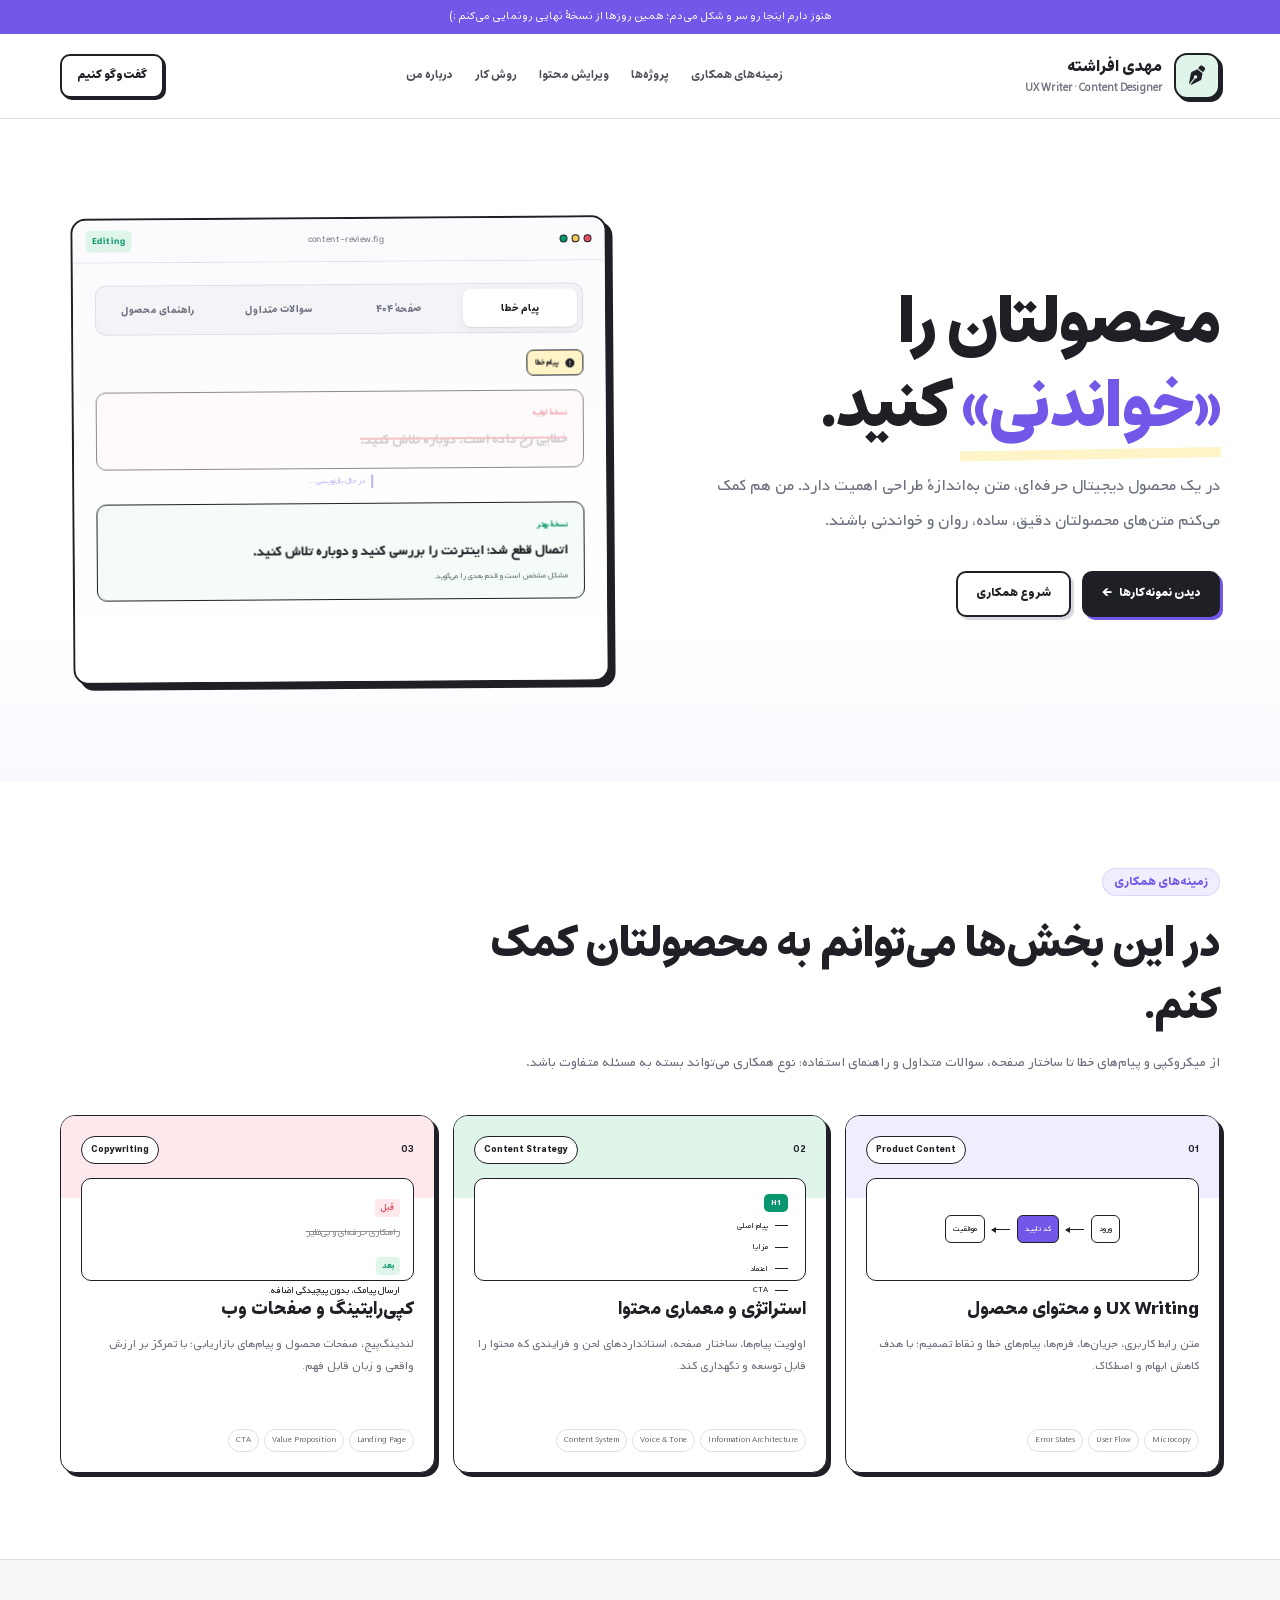
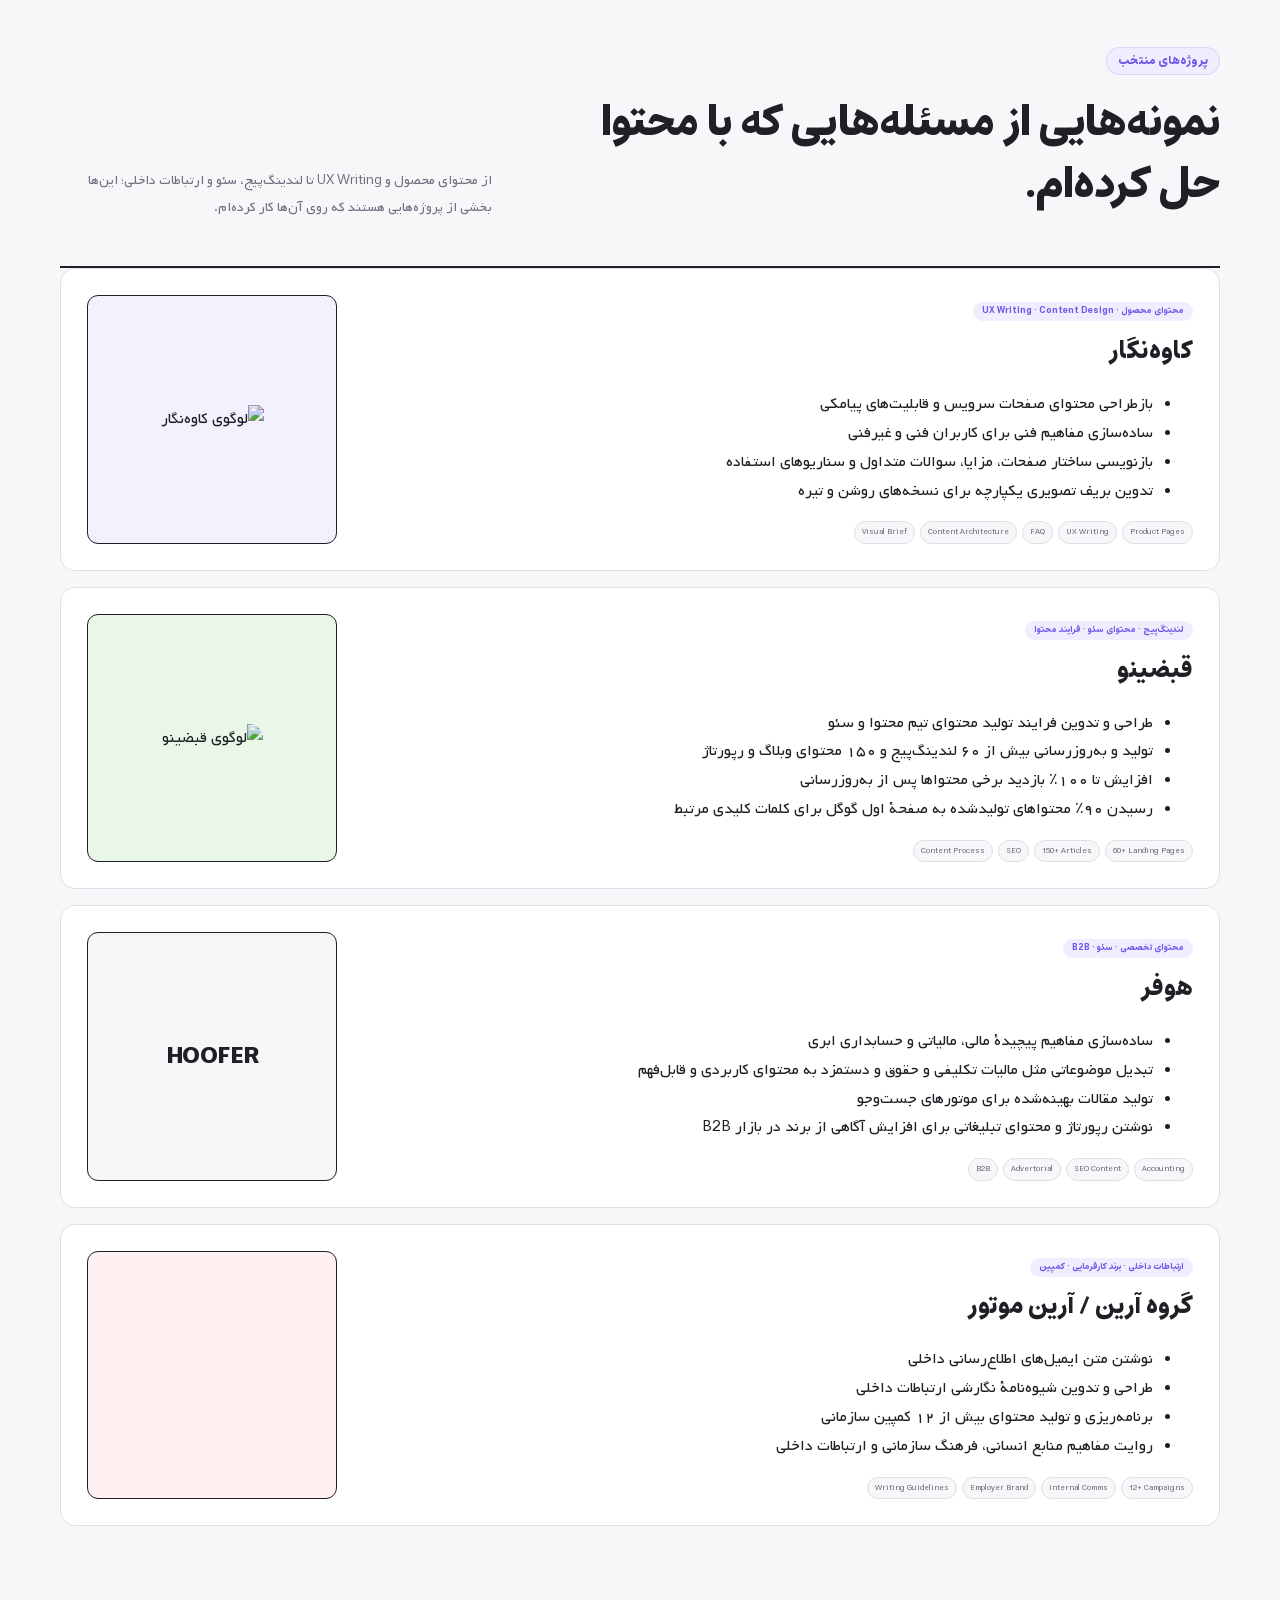
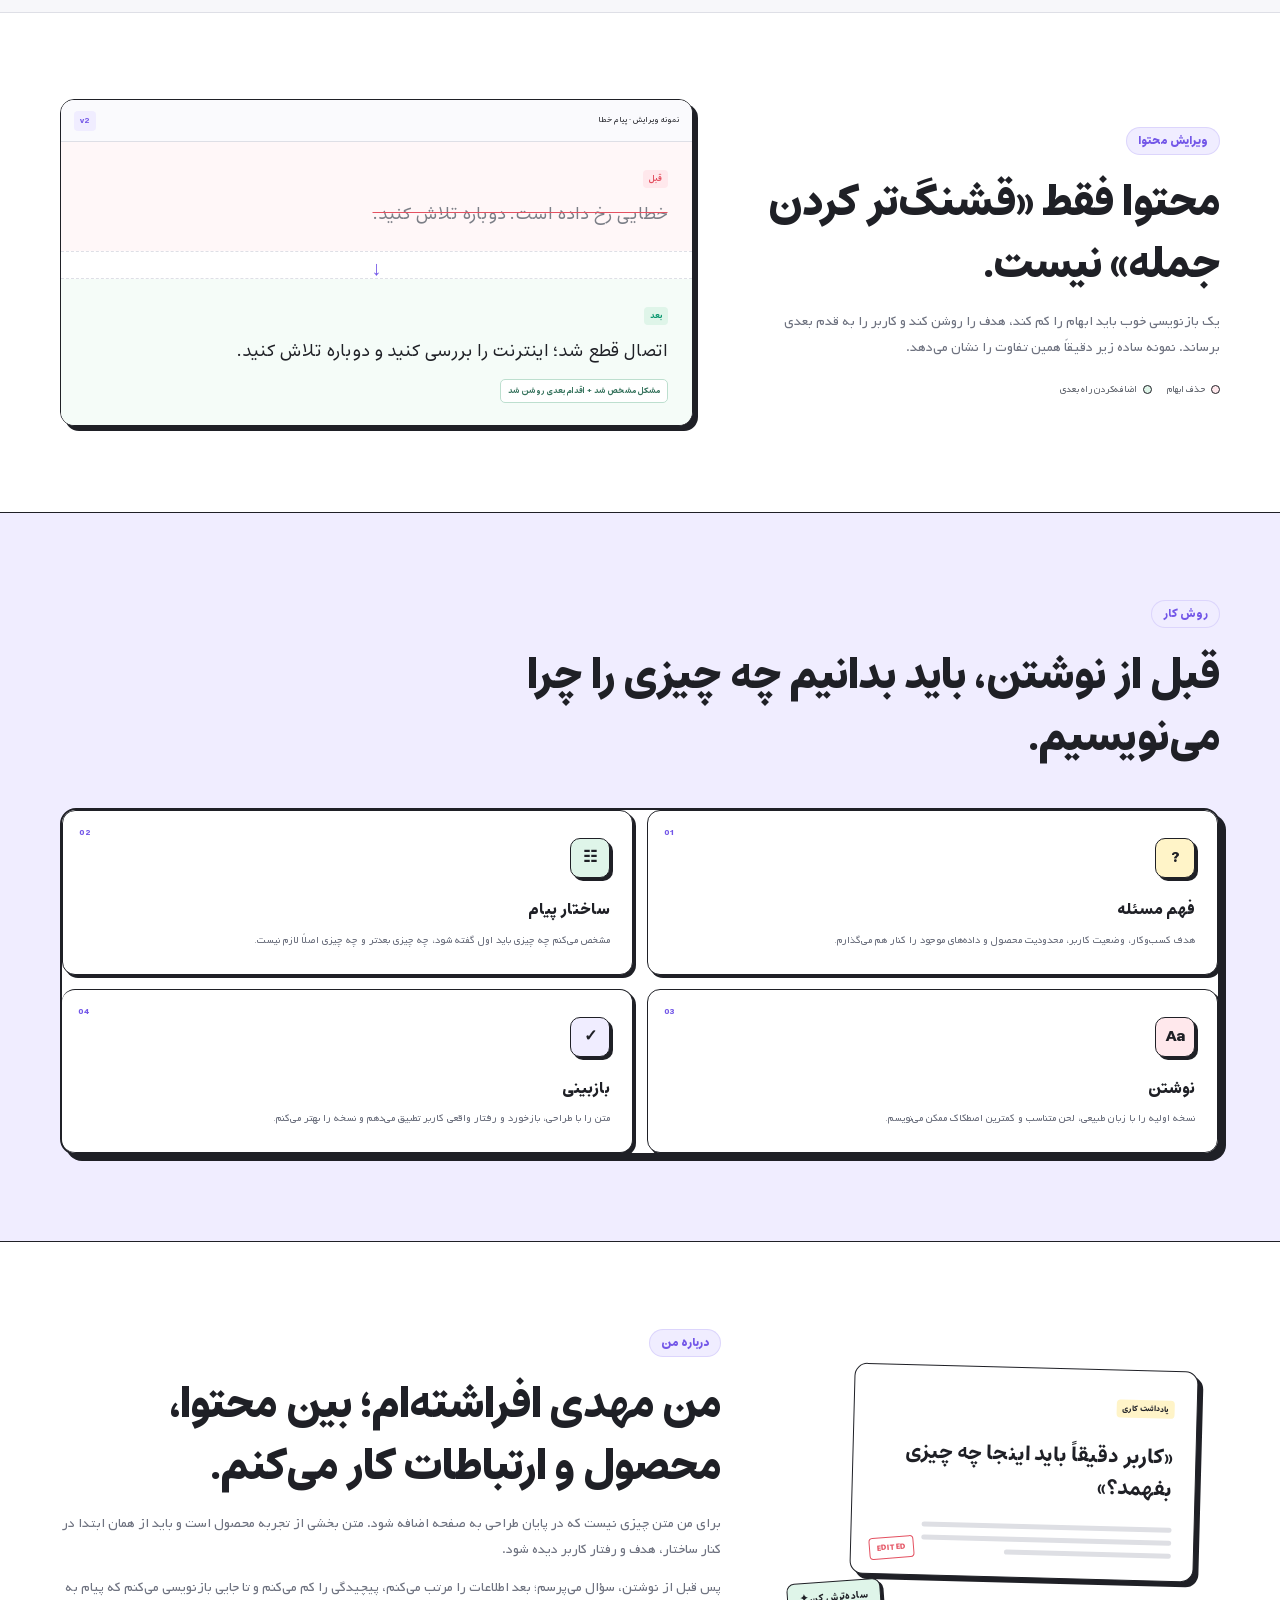
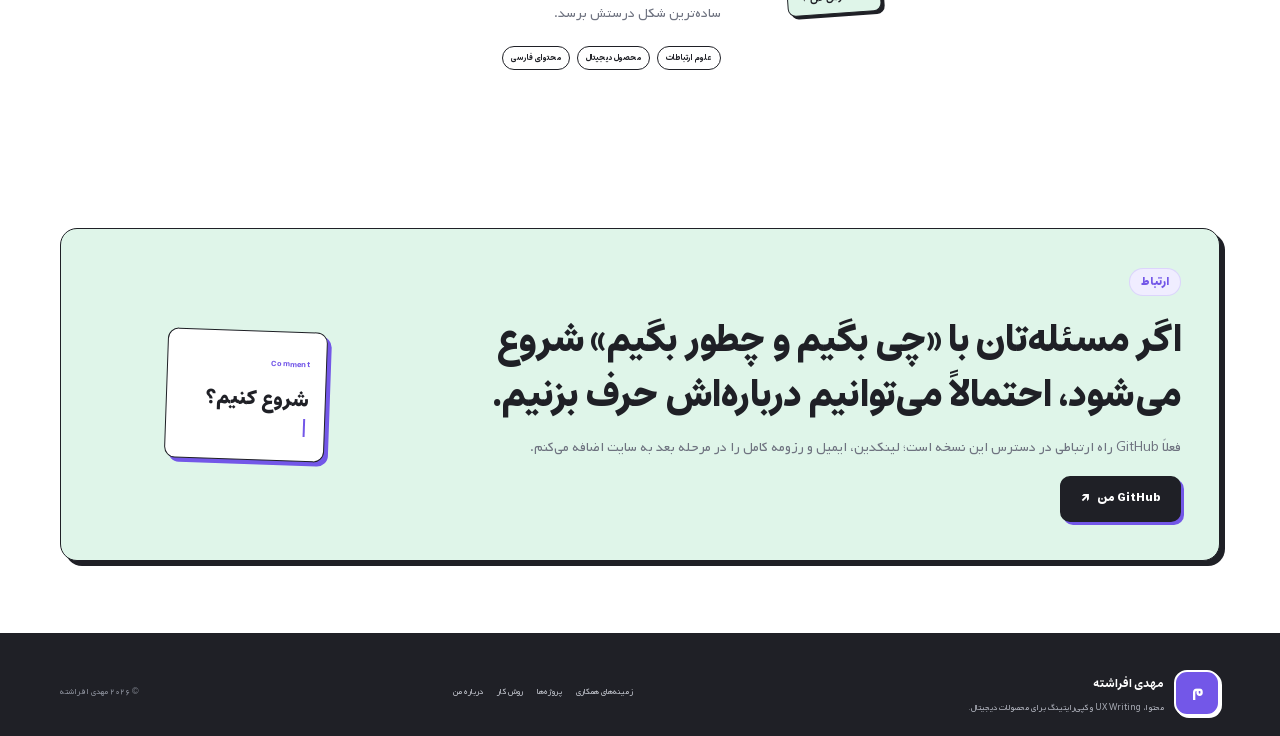
==== commit 5d3c96ad: "Rewrite project cases as concise bullet points" ====
--- a/index.html
+++ b/index.html
@@ -205,11 +205,15 @@
 
         <div class="project-list">
           <article class="project-row project-row--brand reveal">
-            <div class="project-index">01</div>
             <div class="project-main">
               <span class="project-type">محتوای محصول · UX Writing · Content Design</span>
               <h3>کاوه‌نگار</h3>
-              <p>بازطراحی محتوای صفحات سرویس و قابلیت‌های کاوه‌نگار؛ از سرویس پیامک و خط خدماتی تا دریافت پیام، کوتاه‌کننده لینک، ارسال با نام برند، وب‌پوش، منشی پیامکی، سپر تکرار و حملات، وب‌هوک‌های پیشرفته، حالت اشکال‌زدایی، تگ و اتو سوئیچ. در این پروژه ساختار صفحات را بازطراحی کردم، مفاهیم فنی را برای کاربر عمومی ساده‌تر نوشتم، مزایا و سوالات متداول را یکدست کردم و برای هر قابلیت بریف تصویری Light/Dark با یک سیستم بصری منسجم آماده کردم.</p>
+              <ul class="project-points">
+                <li>بازطراحی محتوای صفحات سرویس و قابلیت‌های پیامکی</li>
+                <li>ساده‌سازی مفاهیم فنی برای کاربران فنی و غیرفنی</li>
+                <li>بازنویسی ساختار صفحات، مزایا، سوالات متداول و سناریوهای استفاده</li>
+                <li>تدوین بریف تصویری یکپارچه برای نسخه‌های روشن و تیره</li>
+              </ul>
               <div class="project-tags"><span>Product Pages</span><span>UX Writing</span><span>FAQ</span><span>Content Architecture</span><span>Visual Brief</span></div>
             </div>
             <div class="project-art project-logo-stage project-logo-stage--kaveh">
@@ -219,11 +223,15 @@
           </article>
 
           <article class="project-row project-row--brand reveal">
-            <div class="project-index">02</div>
             <div class="project-main">
               <span class="project-type">لندینگ‌پیج · محتوای سئو · فرایند محتوا</span>
               <h3>قبضینو</h3>
-              <p>طراحی و تدوین فرایند تولید محتوای تیم محتوا و سئو، تولید و به‌روزرسانی بیش از ۶۰ لندینگ‌پیج و بیش از ۱۵۰ بلاگ‌پست و رپورتاژ. بخشی از محتواهای به‌روزرسانی‌شده تا ۱۰۰٪ رشد بازدید داشتند، ۹۰٪ محتواهای تولیدشده برای کلمات کلیدی مرتبط به صفحۀ اول گوگل رسیدند و پربازدیدترین بلاگ‌پست سال ۱۴۰۳ قبضینو و پیشخوان۲۴ را هم نوشتم.</p>
+              <ul class="project-points">
+                <li>طراحی و تدوین فرایند تولید محتوای تیم محتوا و سئو</li>
+                <li>تولید و به‌روزرسانی بیش از ۶۰ لندینگ‌پیج و ۱۵۰ محتوای وبلاگ و رپورتاژ</li>
+                <li>افزایش تا ۱۰۰٪ بازدید برخی محتواها پس از به‌روزرسانی</li>
+                <li>رسیدن ۹۰٪ محتواهای تولیدشده به صفحۀ اول گوگل برای کلمات کلیدی مرتبط</li>
+              </ul>
               <div class="project-tags"><span>60+ Landing Pages</span><span>150+ Articles</span><span>SEO</span><span>Content Process</span></div>
             </div>
             <div class="project-art project-logo-stage project-logo-stage--ghabzino">
@@ -233,12 +241,16 @@
           </article>
 
           <article class="project-row project-row--brand reveal">
-            <div class="project-index">03</div>
             <div class="project-main">
-              <span class="project-type">محتوا · نرم‌افزار حسابداری</span>
+              <span class="project-type">محتوای تخصصی · سئو · B2B</span>
               <h3>هوفر</h3>
-              <p>پروژه محتوایی برای نرم‌افزار حسابداری آنلاین هوفر. جزئیات دقیق نقش و خروجی‌های این همکاری را بعد از تطبیق با نسخۀ رزومه‌ای که اطلاعات هوفر در آن ثبت شده، به این کیس اضافه می‌کنم.</p>
-              <div class="project-tags"><span>Accounting Software</span><span>Content</span></div>
+              <ul class="project-points">
+                <li>ساده‌سازی مفاهیم پیچیدۀ مالی، مالیاتی و حسابداری ابری</li>
+                <li>تبدیل موضوعاتی مثل مالیات تکلیفی و حقوق و دستمزد به محتوای کاربردی و قابل‌فهم</li>
+                <li>تولید مقالات بهینه‌شده برای موتورهای جست‌وجو</li>
+                <li>نوشتن رپورتاژ و محتوای تبلیغاتی برای افزایش آگاهی از برند در بازار B2B</li>
+              </ul>
+              <div class="project-tags"><span>Accounting</span><span>SEO Content</span><span>Advertorial</span><span>B2B</span></div>
             </div>
             <div class="project-art project-logo-stage project-logo-stage--hoofer">
               <img class="project-logo" src="https://logo.clearbit.com/hoofer.cloud" alt="لوگوی هوفر" loading="lazy" onerror="this.style.display='none';this.nextElementSibling.style.display='block'">
@@ -247,11 +259,15 @@
           </article>
 
           <article class="project-row project-row--brand reveal">
-            <div class="project-index">04</div>
             <div class="project-main">
               <span class="project-type">ارتباطات داخلی · برند کارفرمایی · کمپین</span>
               <h3>گروه آرین / آرین موتور</h3>
-              <p>نوشتن متن ایمیل‌های اطلاع‌رسانی داخلی، طراحی و تدوین شیوه‌نامۀ نگارشی ارتباطات داخلی و برنامه‌ریزی و تولید محتوای بیش از ۱۲ کمپین سازمانی. بخش مهمی از کارم در گروه آرین، روایت روشن‌تر مفاهیم منابع انسانی، فرهنگ سازمانی و ارتباطات داخلی و تبدیل پیام‌های سازمانی به محتوایی قابل‌فهم و قابل‌استفاده برای کارکنان بود.</p>
+              <ul class="project-points">
+                <li>نوشتن متن ایمیل‌های اطلاع‌رسانی داخلی</li>
+                <li>طراحی و تدوین شیوه‌نامۀ نگارشی ارتباطات داخلی</li>
+                <li>برنامه‌ریزی و تولید محتوای بیش از ۱۲ کمپین سازمانی</li>
+                <li>روایت مفاهیم منابع انسانی، فرهنگ سازمانی و ارتباطات داخلی</li>
+              </ul>
               <div class="project-tags"><span>12+ Campaigns</span><span>Internal Comms</span><span>Employer Brand</span><span>Writing Guidelines</span></div>
             </div>
             <div class="project-art project-logo-stage project-logo-stage--arian">
--- a/assets/css/site-responsive.css
+++ b/assets/css/site-responsive.css
@@ -154,3 +154,48 @@
   .rewrite-stage{min-height:340px}
   .editor-scene{min-height:485px}
 }
+
+
+/* PROJECT BRAND CARDS V4 */
+.project-row--brand{grid-template-columns:1fr 250px;min-height:220px}
+.project-row--brand .project-main p{max-width:760px}
+.project-logo-stage{
+  min-height:150px;
+  height:100%;
+  padding:24px;
+  display:flex;
+  align-items:center;
+  justify-content:center;
+  position:relative;
+}
+.project-logo{
+  display:block;
+  max-width:82%;
+  max-height:96px;
+  object-fit:contain;
+  mix-blend-mode:multiply;
+}
+.project-logo--square{max-width:108px;max-height:108px;border-radius:22px}
+.project-logo-fallback{
+  display:none;
+  font-family:"Estedad","Yekan",Tahoma,sans-serif;
+  font-size:24px;
+  font-weight:850;
+  direction:ltr;
+  letter-spacing:-.02em;
+}
+.project-logo-stage--kaveh{background:#f4f1ff}
+.project-logo-stage--ghabzino{background:#e8f7e8}
+.project-logo-stage--hoofer{background:#f5f6f8}
+.project-logo-stage--arian{background:#fff1f1}
+.project-row--brand .project-tags{margin-top:16px}
+
+@media(max-width:900px){
+  .project-row--brand{grid-template-columns:1fr 210px}
+}
+@media(max-width:620px){
+  .project-row--brand{grid-template-columns:1fr}
+  .project-logo-stage{height:120px;min-height:120px;order:-1}
+  .project-logo{max-height:78px}
+  .project-logo--square{max-width:82px;max-height:82px}
+}
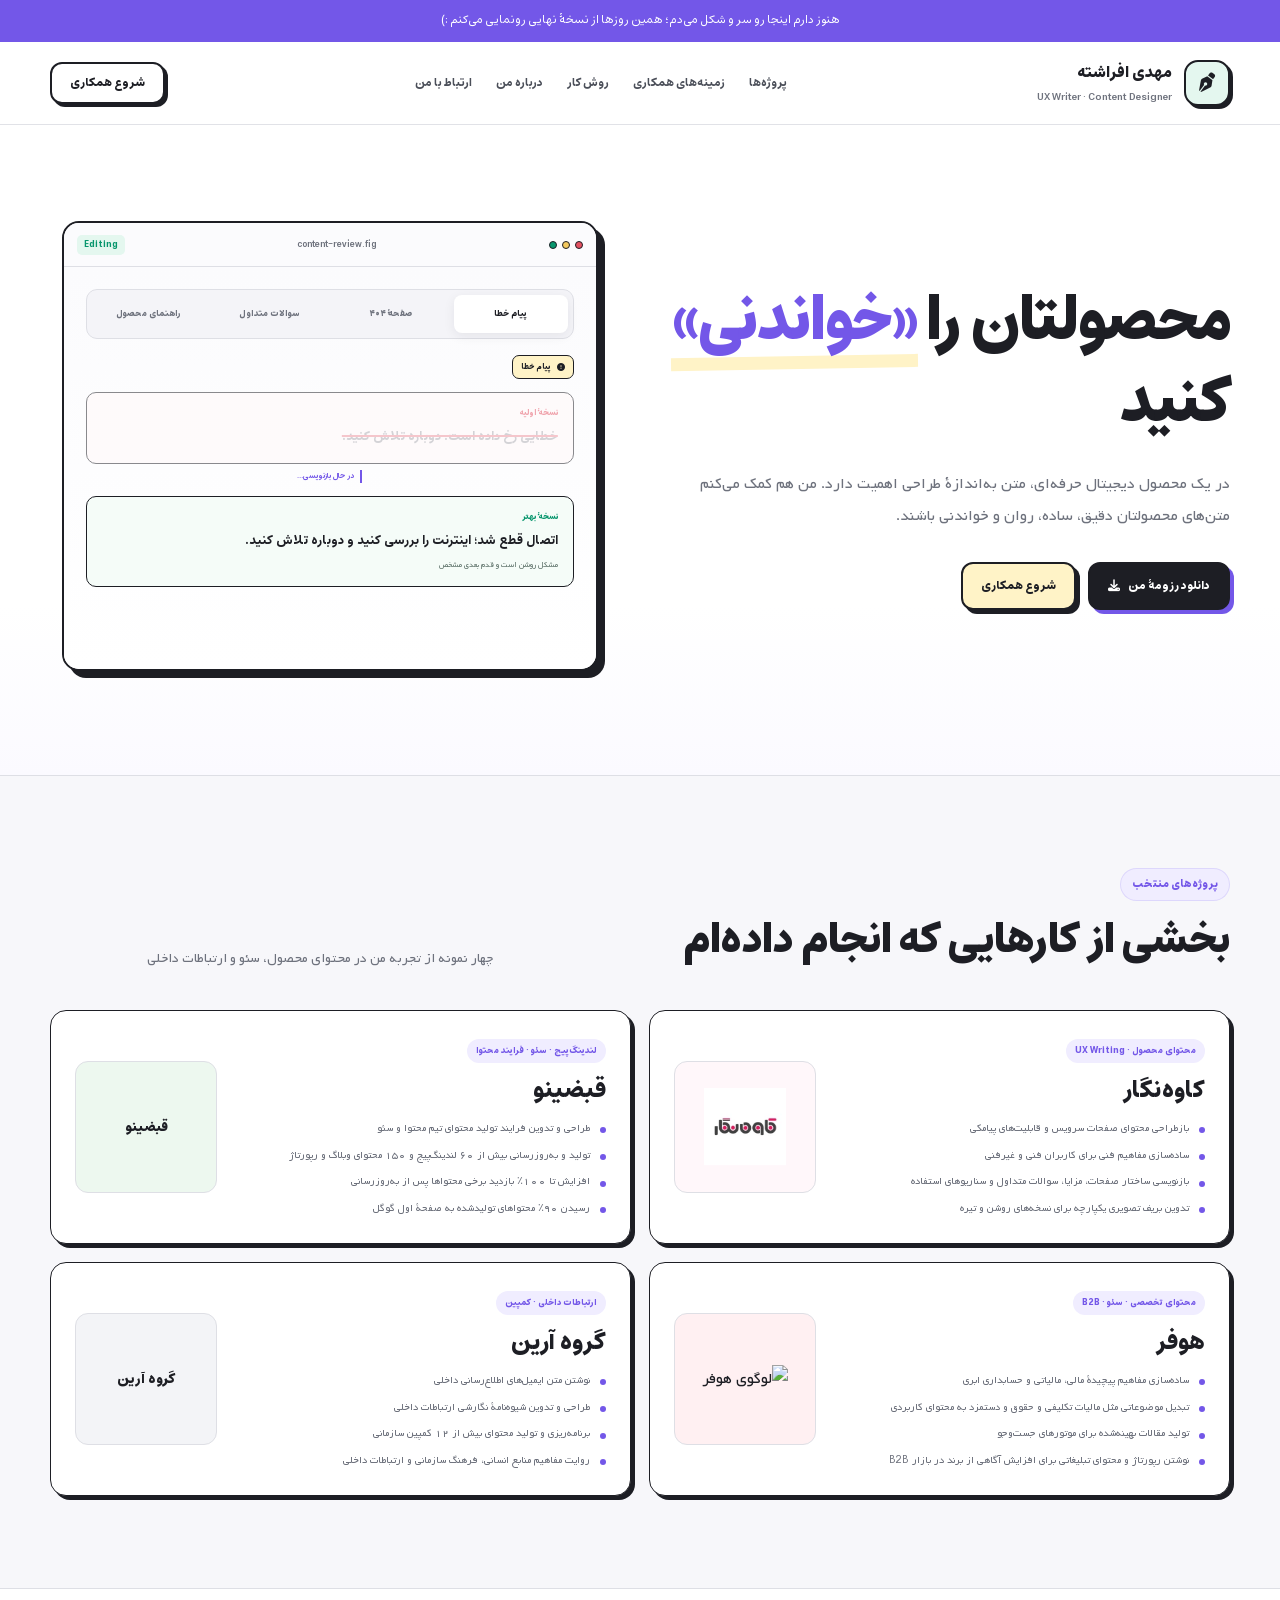
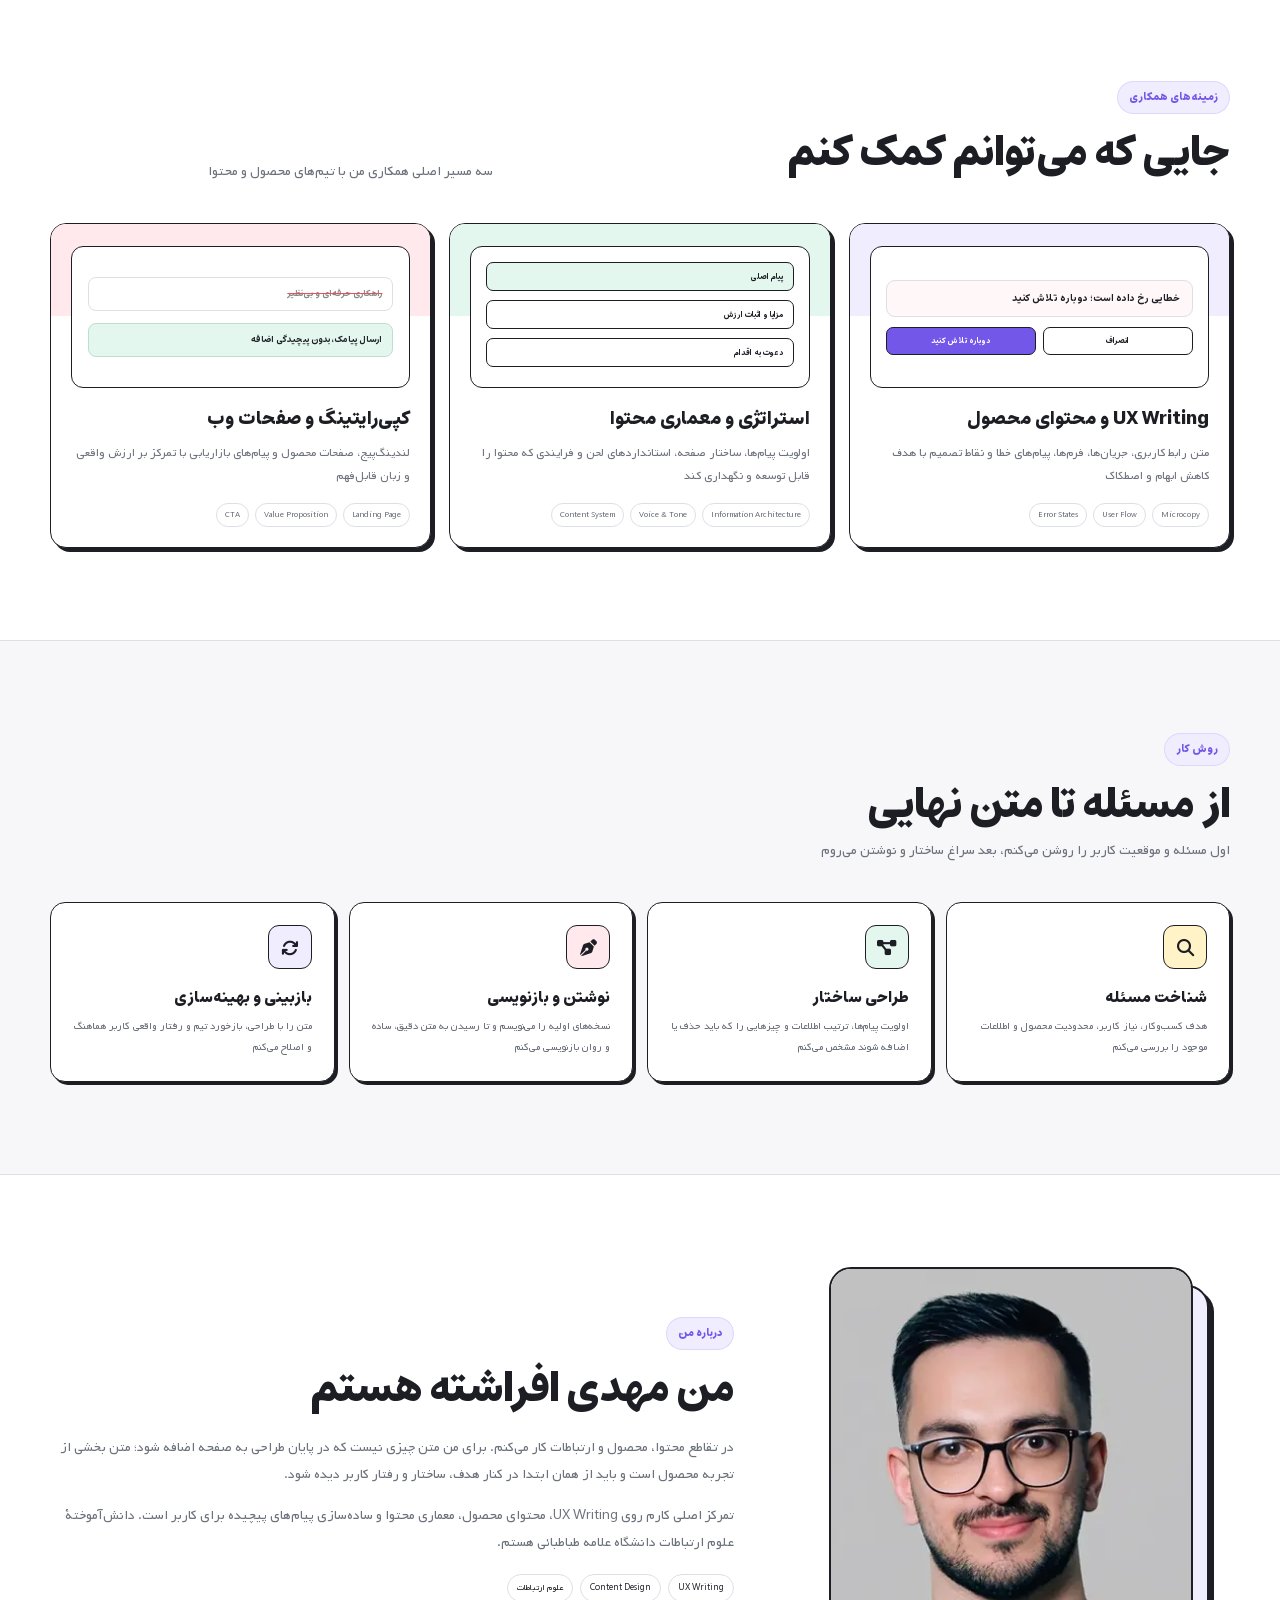
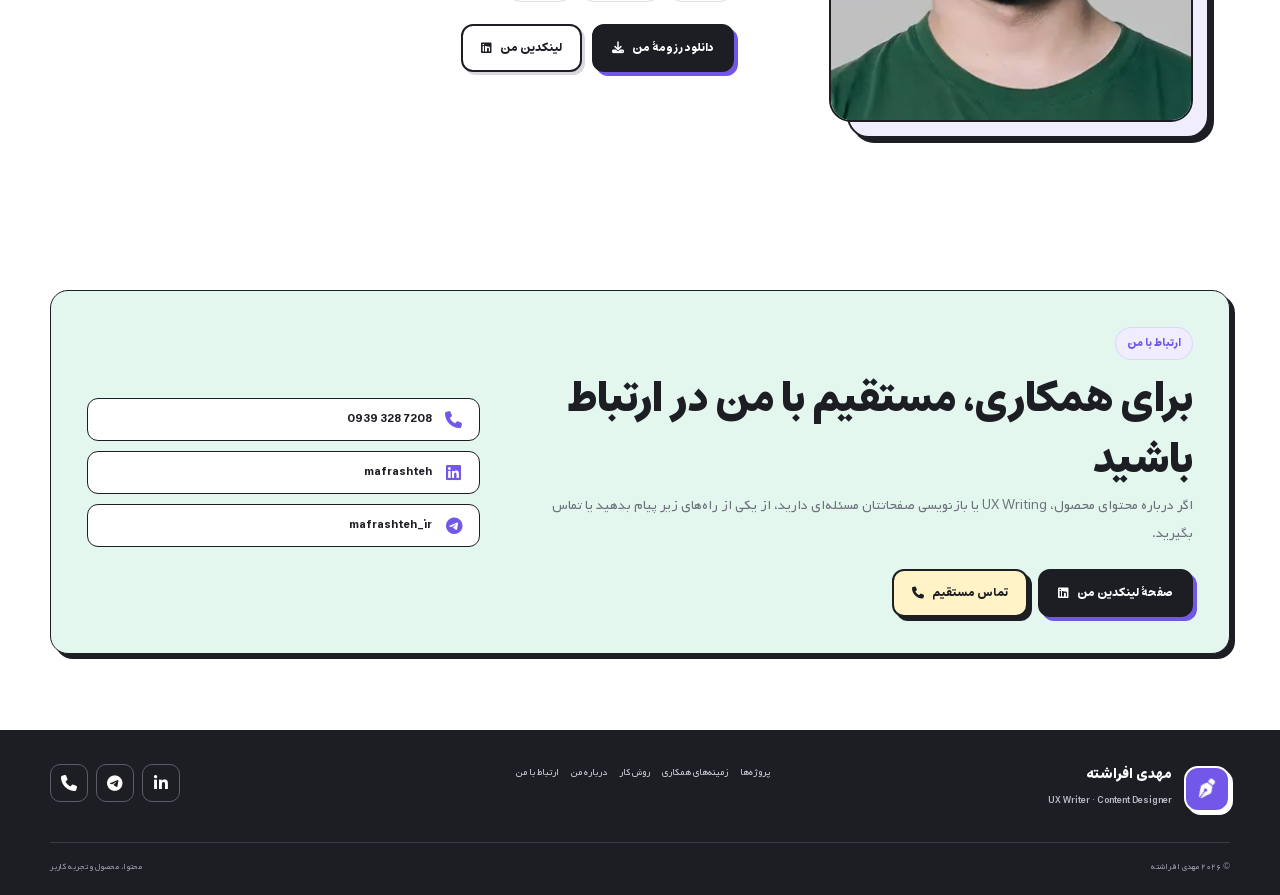
==== commit 33133c19: "Redesign portfolio structure and content" ====
--- a/index.html
+++ b/index.html
@@ -3,8 +3,8 @@
 <head>
   <meta charset="utf-8">
   <meta name="viewport" content="width=device-width, initial-scale=1">
-  <title>مهدی افراشته | محتوا، UX Writing و کپی‌رایتینگ</title>
-  <meta name="description" content="سایت شخصی مهدی افراشته؛ کارشناس ارشد محتوا، یواِکس‌رایتر و کپی‌رایتر با تمرکز بر محتوای محصول، تجربه کاربر و استراتژی محتوا.">
+  <title>مهدی افراشته | UX Writer و Content Designer</title>
+  <meta name="description" content="سایت شخصی مهدی افراشته؛ UX Writer و Content Designer با تمرکز بر محتوای محصول، تجربه کاربر، معماری محتوا و کپی‌رایتینگ">
   <meta name="theme-color" content="#7357e8">
   <link rel="canonical" href="https://mafrashteh.github.io/">
   <link rel="icon" href="/favicon.svg" type="image/svg+xml">
@@ -12,9 +12,7 @@
   <link rel="preload" href="/assets/fonts/Estedad-wght.ttf" as="font" type="font/ttf" crossorigin>
   <link rel="preload" href="/assets/fonts/Yekan.woff2" as="font" type="font/woff2" crossorigin>
   <link rel="stylesheet" href="https://cdnjs.cloudflare.com/ajax/libs/font-awesome/6.7.2/css/all.min.css">
-  <link rel="stylesheet" href="/assets/css/site.css">
-  <link rel="stylesheet" href="/assets/css/site-sections.css">
-  <link rel="stylesheet" href="/assets/css/site-responsive.css">
+  <link rel="stylesheet" href="/assets/css/portfolio-v2.css">
 </head>
 <body>
   <div class="scroll-progress" aria-hidden="true"></div>
@@ -22,7 +20,7 @@
 
   <div class="top-note">
     <div class="container top-note__inner">
-      <span>هنوز دارم اینجا رو سر و شکل می‌دم؛ همین روزها از نسخۀ نهایی رونمایی می‌کنم :)</span>
+      هنوز دارم اینجا رو سر و شکل می‌دم؛ همین روزها از نسخۀ نهایی رونمایی می‌کنم :)
     </div>
   </div>
 
@@ -38,37 +36,36 @@
       </button>
 
       <nav id="site-nav" class="site-nav" aria-label="منوی اصلی">
+        <a href="#work">پروژه‌ها</a>
         <a href="#services">زمینه‌های همکاری</a>
-        <a href="#work">پروژه‌ها</a>
-        <a href="#editing">ویرایش محتوا</a>
         <a href="#process">روش کار</a>
         <a href="#about">درباره من</a>
+        <a href="#contact">ارتباط با من</a>
       </nav>
 
-      <a class="header-cta" href="#contact">گفت‌وگو کنیم</a>
+      <a class="header-cta" href="#contact">شروع همکاری</a>
     </div>
   </header>
 
   <main id="main">
-    <section id="top" class="hero section-pad">
+    <section id="top" class="hero">
       <div class="container hero-grid">
         <div class="hero-copy reveal">
-          <h1>محصولتان را <mark>«خواندنی»</mark> کنید.</h1>
+          <h1>محصولتان را <mark>«خواندنی»</mark> کنید</h1>
           <p class="hero-lead">در یک محصول دیجیتال حرفه‌ای، متن به‌اندازۀ طراحی اهمیت دارد. من هم کمک می‌کنم متن‌های محصولتان دقیق، ساده، روان و خواندنی باشند.</p>
           <div class="hero-actions">
-            <a class="btn btn-primary" href="#work">دیدن نمونه‌کارها <span aria-hidden="true">←</span></a>
-            <a class="btn btn-ghost" href="#contact">شروع همکاری</a>
+            <a class="btn btn-primary" href="/assets/files/mahdi-afrashteh-resume.pdf" download>دانلود رزومۀ من <i class="fa-solid fa-download" aria-hidden="true"></i></a>
+            <a class="btn btn-secondary" href="#contact">شروع همکاری</a>
           </div>
         </div>
 
-        <div class="editor-scene reveal" data-copy-lab aria-label="نمونه بازنویسی متن محصول">
-          <div class="editor-window">
-            <div class="editor-toolbar">
+        <div class="copy-lab reveal" data-copy-lab aria-label="نمونه بازنویسی متن محصول">
+          <div class="copy-window">
+            <div class="window-bar">
               <div class="window-dots"><i></i><i></i><i></i></div>
               <span>content-review.fig</span>
               <b>Editing</b>
             </div>
-
             <div class="rewrite-lab">
               <div class="rewrite-tabs" role="tablist" aria-label="نمونه‌های بازنویسی">
                 <button class="rewrite-tab is-active" type="button" role="tab" aria-selected="true" data-copy-tab="error">پیام خطا</button>
@@ -79,72 +76,31 @@
 
               <div class="rewrite-stage">
                 <article class="rewrite-slide is-active" data-copy-slide="error">
-                  <div class="rewrite-label"><i class="fa-solid fa-circle-exclamation" aria-hidden="true"></i> پیام خطا</div>
-                  <div class="rewrite-before">
-                    <span>نسخۀ اولیه</span>
-                    <p>خطایی رخ داده است. دوباره تلاش کنید.</p>
-                  </div>
-                  <div class="rewrite-edit" aria-hidden="true">
-                    <span class="rewrite-cursor"></span>
-                    <em>در حال بازنویسی…</em>
-                  </div>
-                  <div class="rewrite-after">
-                    <span>نسخۀ بهتر</span>
-                    <p>اتصال قطع شد؛ اینترنت را بررسی کنید و دوباره تلاش کنید.</p>
-                    <small>مشکل مشخص است و قدم بعدی را می‌گوید.</small>
-                  </div>
+                  <div class="rewrite-label"><i class="fa-solid fa-circle-exclamation"></i> پیام خطا</div>
+                  <div class="rewrite-before"><span>نسخۀ اولیه</span><p>خطایی رخ داده است. دوباره تلاش کنید.</p></div>
+                  <div class="rewrite-edit"><span class="rewrite-cursor"></span><em>در حال بازنویسی…</em></div>
+                  <div class="rewrite-after"><span>نسخۀ بهتر</span><p>اتصال قطع شد؛ اینترنت را بررسی کنید و دوباره تلاش کنید.</p><small>مشکل روشن است و قدم بعدی مشخص</small></div>
                 </article>
 
                 <article class="rewrite-slide" data-copy-slide="404" hidden>
-                  <div class="rewrite-label"><i class="fa-regular fa-file-lines" aria-hidden="true"></i> صفحۀ ۴۰۴</div>
-                  <div class="rewrite-before">
-                    <span>نسخۀ اولیه</span>
-                    <p>404 — صفحه پیدا نشد.</p>
-                  </div>
-                  <div class="rewrite-edit" aria-hidden="true">
-                    <span class="rewrite-cursor"></span>
-                    <em>در حال بازنویسی…</em>
-                  </div>
-                  <div class="rewrite-after">
-                    <span>نسخۀ بهتر</span>
-                    <p>این صفحه پیدا نشد؛ شاید جابه‌جا شده یا آدرسش تغییر کرده.</p>
-                    <small>کاربر را در بن‌بست رها نمی‌کنیم.</small>
-                    <button type="button" class="mini-action" tabindex="-1">برگشت به صفحۀ اصلی</button>
-                  </div>
+                  <div class="rewrite-label"><i class="fa-regular fa-file-lines"></i> صفحۀ ۴۰۴</div>
+                  <div class="rewrite-before"><span>نسخۀ اولیه</span><p>۴۰۴ — صفحه پیدا نشد.</p></div>
+                  <div class="rewrite-edit"><span class="rewrite-cursor"></span><em>در حال بازنویسی…</em></div>
+                  <div class="rewrite-after"><span>نسخۀ بهتر</span><p>این صفحه پیدا نشد؛ شاید جابه‌جا شده یا آدرسش تغییر کرده.</p><button class="mini-action" type="button" tabindex="-1">برگشت به صفحۀ اصلی</button></div>
                 </article>
 
                 <article class="rewrite-slide" data-copy-slide="faq" hidden>
-                  <div class="rewrite-label"><i class="fa-regular fa-circle-question" aria-hidden="true"></i> سوالات متداول</div>
-                  <div class="rewrite-before">
-                    <span>نسخۀ اولیه</span>
-                    <p>هزینه سرویس چقدره؟ چطور ثبت‌نام کنم؟ برای شروع باید چی کار کنم؟ پشتیبانی دارید؟</p>
-                  </div>
-                  <div class="rewrite-edit" aria-hidden="true">
-                    <span class="rewrite-cursor"></span>
-                    <em>در حال بازنویسی…</em>
-                  </div>
-                  <div class="rewrite-after">
-                    <span>نسخۀ بهتر</span>
-                    <p>هزینۀ سرویس چقدر است؟ چطور حساب بسازم؟ برای شروع چه مراحلی را باید انجام دهم؟ اگر به مشکل خوردم چطور با پشتیبانی در ارتباط باشم؟</p>
-                    <small>همان پرسش‌ها؛ روشن‌تر، یکدست‌تر و قابل اسکن‌تر.</small>
-                  </div>
+                  <div class="rewrite-label"><i class="fa-regular fa-circle-question"></i> سوالات متداول</div>
+                  <div class="rewrite-before"><span>نسخۀ اولیه</span><p>هزینه چقدره؟ چطور ثبت‌نام کنم؟ پشتیبانی دارید؟ ارسال چطور انجام میشه؟</p></div>
+                  <div class="rewrite-edit"><span class="rewrite-cursor"></span><em>در حال بازنویسی…</em></div>
+                  <div class="rewrite-after"><span>نسخۀ بهتر</span><p>هزینه استفاده چقدر است؟ چطور ثبت‌نام کنم؟ پشتیبانی به چه شکل ارائه می‌شود؟ ارسال چگونه انجام می‌شود؟</p><small>همان سوال‌ها، دقیق‌تر و یکدست‌تر</small></div>
                 </article>
 
                 <article class="rewrite-slide" data-copy-slide="guide" hidden>
-                  <div class="rewrite-label"><i class="fa-regular fa-compass" aria-hidden="true"></i> راهنمای محصول</div>
-                  <div class="rewrite-before">
-                    <span>نسخۀ اولیه</span>
-                    <p>برای استفاده از این قابلیت، وارد پنل شوید و تنظیمات لازم را انجام دهید.</p>
-                  </div>
-                  <div class="rewrite-edit" aria-hidden="true">
-                    <span class="rewrite-cursor"></span>
-                    <em>در حال بازنویسی…</em>
-                  </div>
-                  <div class="rewrite-after">
-                    <span>نسخۀ بهتر</span>
-                    <p>وارد پنل شوید، از منوی تنظیمات این قابلیت را فعال کنید، گزینه‌های موردنیاز را مشخص کنید و در پایان «ذخیره» را بزنید.</p>
-                    <small>همان راهنما؛ این‌بار مرحله‌به‌مرحله و قابل انجام.</small>
-                  </div>
+                  <div class="rewrite-label"><i class="fa-regular fa-compass"></i> راهنمای محصول</div>
+                  <div class="rewrite-before"><span>نسخۀ اولیه</span><p>برای استفاده از این قابلیت وارد پنل شوید و تنظیمات را انجام دهید.</p></div>
+                  <div class="rewrite-edit"><span class="rewrite-cursor"></span><em>در حال بازنویسی…</em></div>
+                  <div class="rewrite-after"><span>نسخۀ بهتر</span><p>وارد پنل شوید، تنظیمات اولیه را کامل کنید و سپس اولین ارسال را انجام دهید.</p><small>همان راهنما، روشن‌تر و مرحله‌محور</small></div>
                 </article>
               </div>
             </div>
@@ -153,60 +109,17 @@
       </div>
     </section>
 
-    <section id="services" class="section-pad services-section">
+    <section id="work" class="section section--soft">
       <div class="container">
-        <div class="section-heading reveal">
-          <span class="eyebrow">زمینه‌های همکاری</span>
-          <h2>در این بخش‌ها می‌توانم به محصولتان کمک کنم.</h2>
-          <p>از میکروکپی و پیام‌های خطا تا ساختار صفحه، سوالات متداول و راهنمای استفاده؛ نوع همکاری می‌تواند بسته به مسئله متفاوت باشد.</p>
-        </div>
-
-        <div class="service-grid">
-          <article class="service-card service-card--purple reveal">
-            <div class="service-top"><span class="service-no">01</span><span class="service-tag">Product Content</span></div>
-            <div class="service-demo demo-flow" aria-hidden="true">
-              <div class="flow-node">ورود</div><i></i><div class="flow-node active">کد تایید</div><i></i><div class="flow-node">موفقیت</div>
-            </div>
-            <h3>UX Writing و محتوای محصول</h3>
-            <p>متن رابط کاربری، جریان‌ها، فرم‌ها، پیام‌های خطا و نقاط تصمیم؛ با هدف کاهش ابهام و اصطکاک.</p>
-            <ul><li>Microcopy</li><li>User Flow</li><li>Error States</li></ul>
-          </article>
-
-          <article class="service-card service-card--green reveal">
-            <div class="service-top"><span class="service-no">02</span><span class="service-tag">Content Strategy</span></div>
-            <div class="service-demo demo-outline" aria-hidden="true">
-              <span>H1</span><div><i></i><b>پیام اصلی</b></div><div><i></i><b>مزایا</b></div><div><i></i><b>اعتماد</b></div><div><i></i><b>CTA</b></div>
-            </div>
-            <h3>استراتژی و معماری محتوا</h3>
-            <p>اولویت پیام‌ها، ساختار صفحه، استانداردهای لحن و فرایندی که محتوا را قابل توسعه و نگهداری کند.</p>
-            <ul><li>Information Architecture</li><li>Voice & Tone</li><li>Content System</li></ul>
-          </article>
-
-          <article class="service-card service-card--pink reveal">
-            <div class="service-top"><span class="service-no">03</span><span class="service-tag">Copywriting</span></div>
-            <div class="service-demo demo-copy" aria-hidden="true">
-              <span class="copy-badge">قبل</span><p class="strike">راهکاری حرفه‌ای و بی‌نظیر</p>
-              <span class="copy-badge is-after">بعد</span><p>ارسال پیامک، بدون پیچیدگی اضافه.</p>
-            </div>
-            <h3>کپی‌رایتینگ و صفحات وب</h3>
-            <p>لندینگ‌پیج، صفحات محصول و پیام‌های بازاریابی؛ با تمرکز بر ارزش واقعی و زبان قابل فهم.</p>
-            <ul><li>Landing Page</li><li>Value Proposition</li><li>CTA</li></ul>
-          </article>
-        </div>
-      </div>
-    </section>
-
-    <section id="work" class="section-pad work-section">
-      <div class="container">
-        <div class="section-heading section-heading--split reveal">
-          <div><span class="eyebrow">پروژه‌های منتخب</span><h2>نمونه‌هایی از مسئله‌هایی که با محتوا حل کرده‌ام.</h2></div>
-          <p>از محتوای محصول و UX Writing تا لندینگ‌پیج، سئو و ارتباطات داخلی؛ این‌ها بخشی از پروژه‌هایی هستند که روی آن‌ها کار کرده‌ام.</p>
-        </div>
-
-        <div class="project-list">
-          <article class="project-row project-row--brand reveal">
-            <div class="project-main">
-              <span class="project-type">محتوای محصول · UX Writing · Content Design</span>
+        <div class="section-head reveal">
+          <div><span class="eyebrow">پروژه‌های منتخب</span><h2>بخشی از کارهایی که انجام داده‌ام</h2></div>
+          <p>چهار نمونه از تجربه من در محتوای محصول، سئو و ارتباطات داخلی</p>
+        </div>
+
+        <div class="project-grid">
+          <article class="project-card reveal">
+            <div>
+              <span class="project-type">محتوای محصول · UX Writing</span>
               <h3>کاوه‌نگار</h3>
               <ul class="project-points">
                 <li>بازطراحی محتوای صفحات سرویس و قابلیت‌های پیامکی</li>
@@ -214,133 +127,210 @@
                 <li>بازنویسی ساختار صفحات، مزایا، سوالات متداول و سناریوهای استفاده</li>
                 <li>تدوین بریف تصویری یکپارچه برای نسخه‌های روشن و تیره</li>
               </ul>
-              <div class="project-tags"><span>Product Pages</span><span>UX Writing</span><span>FAQ</span><span>Content Architecture</span><span>Visual Brief</span></div>
-            </div>
-            <div class="project-art project-logo-stage project-logo-stage--kaveh">
-              <img class="project-logo" src="https://camo.githubusercontent.com/9c48539d5bef7ae391632217d73aff58cd4d1a48/687474703a2f2f6b6176656e656761722e636f6d2f7075626c69632f696d616765732f6c6f676f2e706e67" alt="لوگوی کاوه‌نگار" loading="lazy">
-              <span class="project-logo-fallback">کاوه‌نگار</span>
-            </div>
-          </article>
-
-          <article class="project-row project-row--brand reveal">
-            <div class="project-main">
-              <span class="project-type">لندینگ‌پیج · محتوای سئو · فرایند محتوا</span>
+            </div>
+            <div class="logo-stage logo-stage--kaveh">
+              <img src="[data-uri]" alt="لوگوی کاوه‌نگار">
+            </div>
+          </article>
+
+          <article class="project-card reveal">
+            <div>
+              <span class="project-type">لندینگ‌پیج · سئو · فرایند محتوا</span>
               <h3>قبضینو</h3>
               <ul class="project-points">
                 <li>طراحی و تدوین فرایند تولید محتوای تیم محتوا و سئو</li>
                 <li>تولید و به‌روزرسانی بیش از ۶۰ لندینگ‌پیج و ۱۵۰ محتوای وبلاگ و رپورتاژ</li>
                 <li>افزایش تا ۱۰۰٪ بازدید برخی محتواها پس از به‌روزرسانی</li>
-                <li>رسیدن ۹۰٪ محتواهای تولیدشده به صفحۀ اول گوگل برای کلمات کلیدی مرتبط</li>
+                <li>رسیدن ۹۰٪ محتواهای تولیدشده به صفحۀ اول گوگل</li>
               </ul>
-              <div class="project-tags"><span>60+ Landing Pages</span><span>150+ Articles</span><span>SEO</span><span>Content Process</span></div>
-            </div>
-            <div class="project-art project-logo-stage project-logo-stage--ghabzino">
-              <img class="project-logo project-logo--square" src="https://cdn.aptoide.com/imgs/0/a/1/0a1bec91e3a312b8d0704fce5390ae1f_icon.png" alt="لوگوی قبضینو" loading="lazy">
-              <span class="project-logo-fallback">قبضینو</span>
-            </div>
-          </article>
-
-          <article class="project-row project-row--brand reveal">
-            <div class="project-main">
+            </div>
+            <div class="logo-stage logo-stage--ghabzino">
+              <img src="https://cdn.aptoide.com/imgs/0/a/1/0a1bec91e3a312b8d0704fce5390ae1f_icon.png" alt="لوگوی قبضینو" loading="lazy" onerror="this.style.display='none';this.nextElementSibling.style.display='block'">
+              <span class="logo-fallback">قبضینو</span>
+            </div>
+          </article>
+
+          <article class="project-card reveal">
+            <div>
               <span class="project-type">محتوای تخصصی · سئو · B2B</span>
               <h3>هوفر</h3>
               <ul class="project-points">
                 <li>ساده‌سازی مفاهیم پیچیدۀ مالی، مالیاتی و حسابداری ابری</li>
-                <li>تبدیل موضوعاتی مثل مالیات تکلیفی و حقوق و دستمزد به محتوای کاربردی و قابل‌فهم</li>
+                <li>تبدیل موضوعاتی مثل مالیات تکلیفی و حقوق و دستمزد به محتوای کاربردی</li>
                 <li>تولید مقالات بهینه‌شده برای موتورهای جست‌وجو</li>
                 <li>نوشتن رپورتاژ و محتوای تبلیغاتی برای افزایش آگاهی از برند در بازار B2B</li>
               </ul>
-              <div class="project-tags"><span>Accounting</span><span>SEO Content</span><span>Advertorial</span><span>B2B</span></div>
-            </div>
-            <div class="project-art project-logo-stage project-logo-stage--hoofer">
-              <img class="project-logo" src="https://logo.clearbit.com/hoofer.cloud" alt="لوگوی هوفر" loading="lazy" onerror="this.style.display='none';this.nextElementSibling.style.display='block'">
-              <span class="project-logo-fallback">HOOFER</span>
-            </div>
-          </article>
-
-          <article class="project-row project-row--brand reveal">
-            <div class="project-main">
-              <span class="project-type">ارتباطات داخلی · برند کارفرمایی · کمپین</span>
-              <h3>گروه آرین / آرین موتور</h3>
+            </div>
+            <div class="logo-stage logo-stage--hoofer">
+              <img src="[data-uri]" alt="لوگوی هوفر">
+            </div>
+          </article>
+
+          <article class="project-card reveal">
+            <div>
+              <span class="project-type">ارتباطات داخلی · کمپین</span>
+              <h3>گروه آرین</h3>
               <ul class="project-points">
                 <li>نوشتن متن ایمیل‌های اطلاع‌رسانی داخلی</li>
                 <li>طراحی و تدوین شیوه‌نامۀ نگارشی ارتباطات داخلی</li>
                 <li>برنامه‌ریزی و تولید محتوای بیش از ۱۲ کمپین سازمانی</li>
                 <li>روایت مفاهیم منابع انسانی، فرهنگ سازمانی و ارتباطات داخلی</li>
               </ul>
-              <div class="project-tags"><span>12+ Campaigns</span><span>Internal Comms</span><span>Employer Brand</span><span>Writing Guidelines</span></div>
-            </div>
-            <div class="project-art project-logo-stage project-logo-stage--arian">
-              <img class="project-logo" src="https://logo.clearbit.com/arian-motor.com" alt="لوگوی آرین موتور" loading="lazy" onerror="this.src='https://pkhauto.com/uploads/blog/arian%20motor-min.jpg'">
-              <span class="project-logo-fallback">ARIAN MOTOR</span>
-            </div>
-          </article>
-        </div>
-      </div>
-    </section>
-
-    <section id="editing" class="section-pad editing-section">
-      <div class="container editing-grid">
-        <div class="editing-copy reveal">
-          <span class="eyebrow">ویرایش محتوا</span>
-          <h2>محتوا فقط «قشنگ‌تر کردن جمله» نیست.</h2>
-          <p>یک بازنویسی خوب باید ابهام را کم کند، هدف را روشن کند و کاربر را به قدم بعدی برساند. نمونه ساده زیر دقیقاً همین تفاوت را نشان می‌دهد.</p>
-          <div class="editing-legend"><span><i class="legend-red"></i> حذف ابهام</span><span><i class="legend-green"></i> اضافه‌کردن راه بعدی</span></div>
-        </div>
-
-        <div class="revision-card reveal" data-revision>
-          <div class="revision-head"><span>نمونه ویرایش · پیام خطا</span><b>v2</b></div>
-          <div class="revision-before"><small>قبل</small><p>خطایی رخ داده است. دوباره تلاش کنید.</p></div>
-          <div class="revision-mark" aria-hidden="true">↓</div>
-          <div class="revision-after"><small>بعد</small><p>اتصال قطع شد؛ اینترنت را بررسی کنید و دوباره تلاش کنید.</p><span class="revision-note">مشکل مشخص شد + اقدام بعدی روشن شد</span></div>
-        </div>
-      </div>
-    </section>
-
-    <section id="process" class="section-pad process-section">
+            </div>
+            <div class="logo-stage logo-stage--arian">
+              <img src="https://logo.clearbit.com/arian-motor.com" alt="لوگوی گروه آرین" loading="lazy" onerror="this.style.display='none';this.nextElementSibling.style.display='block'">
+              <span class="logo-fallback">گروه آرین</span>
+            </div>
+          </article>
+        </div>
+      </div>
+    </section>
+
+    <section id="services" class="section">
       <div class="container">
-        <div class="section-heading reveal"><span class="eyebrow">روش کار</span><h2>قبل از نوشتن، باید بدانیم چه چیزی را چرا می‌نویسیم.</h2></div>
-        <div class="process-track">
-          <article class="process-step reveal"><span>01</span><div class="step-icon">?</div><h3>فهم مسئله</h3><p>هدف کسب‌وکار، وضعیت کاربر، محدودیت محصول و داده‌های موجود را کنار هم می‌گذارم.</p></article>
-          <article class="process-step reveal"><span>02</span><div class="step-icon">☷</div><h3>ساختار پیام</h3><p>مشخص می‌کنم چه چیزی باید اول گفته شود، چه چیزی بعدتر و چه چیزی اصلاً لازم نیست.</p></article>
-          <article class="process-step reveal"><span>03</span><div class="step-icon">Aa</div><h3>نوشتن</h3><p>نسخه اولیه را با زبان طبیعی، لحن متناسب و کمترین اصطکاک ممکن می‌نویسم.</p></article>
-          <article class="process-step reveal"><span>04</span><div class="step-icon">✓</div><h3>بازبینی</h3><p>متن را با طراحی، بازخورد و رفتار واقعی کاربر تطبیق می‌دهم و نسخه را بهتر می‌کنم.</p></article>
-        </div>
-      </div>
-    </section>
-
-    <section id="about" class="section-pad about-section">
+        <div class="section-head reveal">
+          <div><span class="eyebrow">زمینه‌های همکاری</span><h2>جایی که می‌توانم کمک کنم</h2></div>
+          <p>سه مسیر اصلی همکاری من با تیم‌های محصول و محتوا</p>
+        </div>
+
+        <div class="services-grid">
+          <article class="service-card reveal">
+            <div class="service-demo demo-ux" aria-hidden="true">
+              <div class="ux-flow">
+                <div class="ux-message">خطایی رخ داده است؛ دوباره تلاش کنید</div>
+                <div class="ux-actions"><span>انصراف</span><span>دوباره تلاش کنید</span></div>
+              </div>
+            </div>
+            <h3>UX Writing و محتوای محصول</h3>
+            <p>متن رابط کاربری، جریان‌ها، فرم‌ها، پیام‌های خطا و نقاط تصمیم با هدف کاهش ابهام و اصطکاک</p>
+            <div class="service-tags"><span>Microcopy</span><span>User Flow</span><span>Error States</span></div>
+          </article>
+
+          <article class="service-card reveal">
+            <div class="service-demo demo-structure" aria-hidden="true">
+              <div class="structure-grid">
+                <div class="structure-block">پیام اصلی</div>
+                <div class="structure-block">مزایا و اثبات ارزش</div>
+                <div class="structure-block">دعوت به اقدام</div>
+              </div>
+            </div>
+            <h3>استراتژی و معماری محتوا</h3>
+            <p>اولویت پیام‌ها، ساختار صفحه، استانداردهای لحن و فرایندی که محتوا را قابل توسعه و نگهداری کند</p>
+            <div class="service-tags"><span>Information Architecture</span><span>Voice & Tone</span><span>Content System</span></div>
+          </article>
+
+          <article class="service-card reveal">
+            <div class="service-demo demo-copy" aria-hidden="true">
+              <div class="copy-row copy-old">راهکاری حرفه‌ای و بی‌نظیر</div>
+              <div class="copy-row copy-new">ارسال پیامک، بدون پیچیدگی اضافه</div>
+            </div>
+            <h3>کپی‌رایتینگ و صفحات وب</h3>
+            <p>لندینگ‌پیج، صفحات محصول و پیام‌های بازاریابی با تمرکز بر ارزش واقعی و زبان قابل‌فهم</p>
+            <div class="service-tags"><span>Landing Page</span><span>Value Proposition</span><span>CTA</span></div>
+          </article>
+        </div>
+      </div>
+    </section>
+
+    <section id="process" class="section section--soft">
+      <div class="container">
+        <div class="section-head section-head--single reveal">
+          <span class="eyebrow">روش کار</span>
+          <h2>از مسئله تا متن نهایی</h2>
+          <p>اول مسئله و موقعیت کاربر را روشن می‌کنم، بعد سراغ ساختار و نوشتن می‌روم</p>
+        </div>
+
+        <div class="process-grid">
+          <article class="process-card reveal">
+            <div class="process-icon"><i class="fa-solid fa-magnifying-glass"></i></div>
+            <h3>شناخت مسئله</h3>
+            <p>هدف کسب‌وکار، نیاز کاربر، محدودیت محصول و اطلاعات موجود را بررسی می‌کنم</p>
+          </article>
+          <article class="process-card reveal">
+            <div class="process-icon"><i class="fa-solid fa-diagram-project"></i></div>
+            <h3>طراحی ساختار</h3>
+            <p>اولویت پیام‌ها، ترتیب اطلاعات و چیزهایی را که باید حذف یا اضافه شوند مشخص می‌کنم</p>
+          </article>
+          <article class="process-card reveal">
+            <div class="process-icon"><i class="fa-solid fa-pen-nib"></i></div>
+            <h3>نوشتن و بازنویسی</h3>
+            <p>نسخه‌های اولیه را می‌نویسم و تا رسیدن به متن دقیق، ساده و روان بازنویسی می‌کنم</p>
+          </article>
+          <article class="process-card reveal">
+            <div class="process-icon"><i class="fa-solid fa-arrows-rotate"></i></div>
+            <h3>بازبینی و بهینه‌سازی</h3>
+            <p>متن را با طراحی، بازخورد تیم و رفتار واقعی کاربر هماهنگ و اصلاح می‌کنم</p>
+          </article>
+        </div>
+      </div>
+    </section>
+
+    <section id="about" class="section">
       <div class="container about-grid">
-        <div class="about-note reveal" aria-hidden="true">
-          <div class="note-paper"><span>یادداشت کاری</span><h3>«کاربر دقیقاً باید اینجا چه چیزی بفهمد؟»</h3><i></i><i></i><i class="short"></i><div class="note-stamp">EDITED</div></div>
-          <div class="note-comment">ساده‌ترش کن ✦</div>
+        <div class="profile-frame reveal">
+          <img src="[data-uri]" alt="مهدی افراشته">
         </div>
         <div class="about-copy reveal">
           <span class="eyebrow">درباره من</span>
-          <h2>من مهدی افراشته‌ام؛ بین محتوا، محصول و ارتباطات کار می‌کنم.</h2>
-          <p>برای من متن چیزی نیست که در پایان طراحی به صفحه اضافه شود. متن بخشی از تجربه محصول است و باید از همان ابتدا در کنار ساختار، هدف و رفتار کاربر دیده شود.</p>
-          <p>پس قبل از نوشتن، سؤال می‌پرسم؛ بعد اطلاعات را مرتب می‌کنم، پیچیدگی را کم می‌کنم و تا جایی بازنویسی می‌کنم که پیام به ساده‌ترین شکل درستش برسد.</p>
-          <div class="about-pills"><span>علوم ارتباطات</span><span>محصول دیجیتال</span><span>محتوای فارسی</span></div>
+          <h2>من مهدی افراشته هستم</h2>
+          <p>در تقاطع محتوا، محصول و ارتباطات کار می‌کنم. برای من متن چیزی نیست که در پایان طراحی به صفحه اضافه شود؛ متن بخشی از تجربه محصول است و باید از همان ابتدا در کنار هدف، ساختار و رفتار کاربر دیده شود.</p>
+          <p>تمرکز اصلی کارم روی UX Writing، محتوای محصول، معماری محتوا و ساده‌سازی پیام‌های پیچیده برای کاربر است. دانش‌آموختۀ علوم ارتباطات دانشگاه علامه طباطبائی هستم.</p>
+          <div class="about-meta"><span>UX Writing</span><span>Content Design</span><span>علوم ارتباطات</span></div>
+          <div class="about-actions">
+            <a class="btn btn-primary" href="/assets/files/mahdi-afrashteh-resume.pdf" download>دانلود رزومۀ من <i class="fa-solid fa-download"></i></a>
+            <a class="btn btn-ghost" href="https://www.linkedin.com/in/mafrashteh/" target="_blank" rel="noopener noreferrer">لینکدین من <i class="fa-brands fa-linkedin"></i></a>
+          </div>
         </div>
       </div>
     </section>
 
     <section id="contact" class="contact-section">
       <div class="container contact-card reveal">
-        <div class="contact-copy"><span class="eyebrow">ارتباط</span><h2>اگر مسئله‌تان با «چی بگیم و چطور بگیم» شروع می‌شود، احتمالاً می‌توانیم درباره‌اش حرف بزنیم.</h2><p>فعلاً GitHub راه ارتباطی در دسترس این نسخه است؛ لینکدین، ایمیل و رزومه کامل را در مرحله بعد به سایت اضافه می‌کنم.</p><a class="btn btn-primary" href="https://github.com/mafrashteh" target="_blank" rel="noopener noreferrer">GitHub من <span aria-hidden="true">↗</span></a></div>
-        <div class="contact-visual" aria-hidden="true"><div class="comment-box"><span>Comment</span><p>شروع کنیم؟</p><i class="caret"></i></div></div>
+        <div class="contact-copy">
+          <span class="eyebrow">ارتباط با من</span>
+          <h2>برای همکاری، مستقیم با من در ارتباط باشید</h2>
+          <p>اگر درباره محتوای محصول، UX Writing یا بازنویسی صفحاتتان مسئله‌ای دارید، از یکی از راه‌های زیر پیام بدهید یا تماس بگیرید.</p>
+          <div class="contact-actions">
+            <a class="btn btn-primary" href="https://www.linkedin.com/in/mafrashteh/" target="_blank" rel="noopener noreferrer">صفحۀ لینکدین من <i class="fa-brands fa-linkedin"></i></a>
+            <a class="btn btn-secondary" href="tel:+989393287208">تماس مستقیم <i class="fa-solid fa-phone"></i></a>
+          </div>
+        </div>
+        <div class="contact-links">
+          <a class="contact-link" href="tel:+989393287208"><i class="fa-solid fa-phone"></i><span dir="ltr">0939 328 7208</span></a>
+          <a class="contact-link" href="https://www.linkedin.com/in/mafrashteh/" target="_blank" rel="noopener noreferrer"><i class="fa-brands fa-linkedin"></i><span>mafrashteh</span></a>
+          <a class="contact-link" href="https://t.me/mafrashteh_ir" target="_blank" rel="noopener noreferrer"><i class="fa-brands fa-telegram"></i><span>mafrashteh_ir</span></a>
+        </div>
       </div>
     </section>
   </main>
 
   <footer class="site-footer">
-    <div class="container footer-inner">
-      <div class="footer-brand"><span class="brand-mark">م</span><div><strong>مهدی افراشته</strong><p>محتوا، UX Writing و کپی‌رایتینگ برای محصولات دیجیتال.</p></div></div>
-      <div class="footer-links"><a href="#services">زمینه‌های همکاری</a><a href="#work">پروژه‌ها</a><a href="#process">روش کار</a><a href="#about">درباره من</a></div>
-      <div class="footer-copy">© <span id="year"></span> مهدی افراشته</div>
+    <div class="container">
+      <div class="footer-main">
+        <div class="footer-brand">
+          <span class="brand-mark" aria-hidden="true"><i class="fa-solid fa-pen-nib"></i></span>
+          <div><strong>مهدی افراشته</strong><small>UX Writer · Content Designer</small></div>
+        </div>
+        <nav class="footer-nav" aria-label="منوی فوتر">
+          <a href="#work">پروژه‌ها</a>
+          <a href="#services">زمینه‌های همکاری</a>
+          <a href="#process">روش کار</a>
+          <a href="#about">درباره من</a>
+          <a href="#contact">ارتباط با من</a>
+        </nav>
+        <div class="footer-social">
+          <a href="https://www.linkedin.com/in/mafrashteh/" target="_blank" rel="noopener noreferrer" aria-label="لینکدین"><i class="fa-brands fa-linkedin-in"></i></a>
+          <a href="https://t.me/mafrashteh_ir" target="_blank" rel="noopener noreferrer" aria-label="تلگرام"><i class="fa-brands fa-telegram"></i></a>
+          <a href="tel:+989393287208" aria-label="تماس مستقیم"><i class="fa-solid fa-phone"></i></a>
+        </div>
+      </div>
+      <div class="footer-bottom">
+        <span>© <span id="year"></span> مهدی افراشته</span>
+        <span>محتوا، محصول و تجربه کاربر</span>
+      </div>
     </div>
   </footer>
 
-  <script src="/assets/js/main.js" defer></script>
+  <script src="/assets/js/portfolio-v2.js" defer></script>
 </body>
 </html>
--- a/assets/css/portfolio-v2.css
+++ b/assets/css/portfolio-v2.css
@@ -0,0 +1,128 @@
+@font-face{font-family:"Estedad";src:url("../fonts/Estedad-wght.ttf") format("truetype");font-style:normal;font-weight:100 900;font-display:swap}
+@font-face{font-family:"Yekan";src:url("../fonts/Yekan.woff2") format("woff2");font-style:normal;font-weight:400;font-display:swap}
+:root{--ink:#1d1e24;--muted:#6e727d;--paper:#fff;--soft:#f7f7fa;--line:#dedfe5;--purple:#7357e8;--purple-soft:#f0edff;--green:#07966d;--green-soft:#e4f7ef;--pink:#e45161;--pink-soft:#ffe9ed;--yellow:#f3c95f;--yellow-soft:#fff3c7;--radius:18px;--shadow:5px 5px 0 var(--ink);--ease:cubic-bezier(.2,.8,.2,1);--container:1180px}
+*{box-sizing:border-box}
+html{scroll-behavior:smooth}
+body{margin:0;background:var(--paper);color:var(--ink);font-family:"Yekan",Tahoma,sans-serif;line-height:1.8}
+body.menu-open{overflow:hidden}
+a{color:inherit}
+button,input{font:inherit}
+img{max-width:100%;display:block}
+.container{width:min(calc(100% - 40px),var(--container));margin-inline:auto}
+.section{padding:92px 0}
+.section--soft{background:var(--soft);border-block:1px solid var(--line)}
+.scroll-progress{position:fixed;z-index:999;top:0;right:0;height:3px;width:var(--progress,0);background:var(--purple)}
+.skip-link{position:fixed;z-index:1000;top:-100px;right:20px;padding:8px 12px;background:#fff;border:2px solid var(--ink);border-radius:8px}.skip-link:focus{top:10px}
+.top-note{background:var(--purple);color:#fff;font-family:"Estedad","Yekan",sans-serif;font-size:12px}
+.top-note__inner{min-height:42px;display:flex;align-items:center;justify-content:center;text-align:center}
+.site-header{position:sticky;top:0;z-index:100;background:rgba(255,255,255,.94);backdrop-filter:blur(16px);border-bottom:1px solid rgba(222,223,229,.9)}
+.header-inner{min-height:82px;display:grid;grid-template-columns:auto 1fr auto;align-items:center;gap:30px}
+.brand{display:flex;align-items:center;gap:12px;text-decoration:none}
+.brand-mark{width:46px;height:46px;display:grid;place-items:center;border:2px solid var(--ink);border-radius:14px;background:var(--green-soft);box-shadow:3px 3px 0 var(--ink);font-size:18px}
+.brand-mark i{transform:rotate(-8deg)}
+.brand-text{display:flex;flex-direction:column;line-height:1.2}
+.brand-text strong{font:800 16px "Estedad","Yekan",sans-serif}
+.brand-text small{direction:ltr;text-align:right;margin-top:5px;color:var(--muted);font:600 10px "Estedad","Yekan",sans-serif}
+.site-nav{display:flex;align-items:center;justify-content:center;gap:24px}
+.site-nav a{position:relative;text-decoration:none;color:#4b4f59;font:700 12px "Estedad","Yekan",sans-serif}
+.site-nav a::after{content:"";position:absolute;right:0;bottom:-8px;width:0;height:2px;background:var(--purple);transition:.2s}
+.site-nav a:hover::after,.site-nav a.is-active::after{width:100%}
+.header-cta,.btn{display:inline-flex;align-items:center;justify-content:center;gap:8px;min-height:48px;padding:0 18px;border:2px solid var(--ink);border-radius:12px;text-decoration:none;font:760 12px "Estedad","Yekan",sans-serif;transition:.22s var(--ease)}
+.header-cta{min-height:42px;background:#fff;box-shadow:3px 3px 0 var(--ink)}
+.header-cta:hover{transform:translate(-2px,-2px);background:var(--green-soft);box-shadow:5px 5px 0 var(--ink)}
+.menu-toggle{display:none;width:42px;height:42px;padding:0;border:2px solid var(--ink);border-radius:11px;background:#fff;box-shadow:2px 2px 0 var(--ink)}
+.menu-toggle span{display:block;width:18px;height:2px;margin:4px auto;background:var(--ink);transition:.2s}
+.menu-toggle[aria-expanded=true] span:nth-child(1){transform:translateY(6px) rotate(45deg)}
+.menu-toggle[aria-expanded=true] span:nth-child(2){opacity:0}
+.menu-toggle[aria-expanded=true] span:nth-child(3){transform:translateY(-6px) rotate(-45deg)}
+.hero{position:relative;overflow:hidden;padding:86px 0 94px;background:linear-gradient(180deg,#fff 0%,#fff 74%,#fbfaff 100%)}
+.hero::before{content:"";position:absolute;inset:0;opacity:.12;background-image:radial-gradient(var(--purple) .7px,transparent .7px);background-size:20px 20px;mask-image:linear-gradient(to left,black,transparent 68%);pointer-events:none}
+.hero-grid{position:relative;display:grid;grid-template-columns:1.02fr .98fr;gap:62px;align-items:center}
+.hero-copy h1{max-width:660px;margin:0;font:820 clamp(46px,5vw,66px)/1.28 "Estedad","Yekan",sans-serif;letter-spacing:-.035em}
+.hero-copy h1 mark{position:relative;background:transparent;color:var(--purple);white-space:nowrap}
+.hero-copy h1 mark::after{content:"";position:absolute;z-index:-1;right:-2px;left:-2px;bottom:2px;height:13px;background:var(--yellow-soft);transform:rotate(-1deg)}
+.hero-lead{max-width:650px;margin:22px 0 0;color:var(--muted);font-size:16px;line-height:2}
+.hero-actions{display:flex;gap:12px;flex-wrap:wrap;margin-top:30px}
+.btn-primary{background:var(--ink);color:#fff;box-shadow:4px 4px 0 var(--purple)}
+.btn-primary:hover{background:var(--purple);transform:translate(-2px,-2px);box-shadow:6px 6px 0 var(--ink)}
+.btn-secondary{background:var(--yellow-soft);box-shadow:4px 4px 0 var(--ink)}
+.btn-secondary:hover{background:#fff;transform:translate(-2px,-2px);box-shadow:6px 6px 0 var(--ink)}
+.btn-ghost{background:#fff;box-shadow:3px 3px 0 #d8d9df}
+.btn-ghost:hover{background:var(--purple-soft);transform:translate(-2px,-2px);box-shadow:5px 5px 0 var(--ink)}
+.copy-lab{position:relative;min-height:470px}
+.copy-window{position:absolute;inset:10px 0 10px 12px;border:2px solid var(--ink);border-radius:17px;background:#fff;box-shadow:7px 7px 0 var(--ink);overflow:hidden}
+.window-bar{height:44px;display:grid;grid-template-columns:auto 1fr auto;align-items:center;padding:0 13px;border-bottom:1px solid var(--line);background:#fbfbfd;color:var(--muted);font:600 9px "Estedad","Yekan",sans-serif}
+.window-dots{display:flex;gap:5px}.window-dots i{width:8px;height:8px;border:1px solid var(--ink);border-radius:50%;background:var(--pink)}.window-dots i:nth-child(2){background:var(--yellow)}.window-dots i:nth-child(3){background:var(--green)}
+.window-bar>span{text-align:center;direction:ltr}.window-bar>b{padding:3px 7px;border-radius:5px;background:var(--green-soft);color:var(--green)}
+.rewrite-lab{height:calc(100% - 44px);display:flex;flex-direction:column;padding:22px;background:linear-gradient(180deg,#fbfbfd,#fff)}
+.rewrite-tabs{display:grid;grid-template-columns:repeat(4,minmax(0,1fr));gap:7px;padding:5px;border:1px solid var(--line);border-radius:11px;background:#f4f4f8}
+.rewrite-tab{min-width:0;min-height:38px;padding:0 6px;border:0;border-radius:8px;background:transparent;color:var(--muted);cursor:pointer;white-space:nowrap;font:750 9px "Estedad","Yekan",sans-serif}
+.rewrite-tab.is-active{background:#fff;color:var(--ink);box-shadow:0 3px 12px rgba(29,30,36,.07)}
+.rewrite-stage{position:relative;flex:1;min-height:310px;margin-top:16px}
+.rewrite-slide{position:absolute;inset:0;display:flex;flex-direction:column}.rewrite-slide[hidden]{display:none}.rewrite-slide.is-active{animation:slideIn .35s var(--ease) both}
+.rewrite-label{display:inline-flex;align-items:center;gap:7px;width:max-content;padding:5px 8px;border:1px solid var(--ink);border-radius:7px;background:var(--yellow-soft);font:780 8px "Estedad","Yekan",sans-serif}
+.rewrite-before,.rewrite-after{margin-top:13px;padding:14px 15px;border:1.5px solid var(--ink);border-radius:10px;background:#fff}
+.rewrite-before{background:#fff7f8}.rewrite-after{margin-top:8px;background:#f5fcf8;opacity:0;transform:translateY(8px)}
+.rewrite-before span,.rewrite-after span{display:block;margin-bottom:6px;font:800 8px "Estedad","Yekan",sans-serif}.rewrite-before span{color:var(--pink)}.rewrite-after span{color:var(--green)}
+.rewrite-before p,.rewrite-after p{margin:0;font:680 13px/1.85 "Estedad","Yekan",sans-serif}.rewrite-before p{color:#777a82}
+.rewrite-after small{display:block;margin-top:6px;color:#5e726a;font-size:8px;line-height:1.65}
+.rewrite-edit{height:24px;display:flex;align-items:center;justify-content:center;gap:6px;color:var(--purple);font:650 8px "Estedad","Yekan",sans-serif}.rewrite-edit em{font-style:normal}.rewrite-cursor{width:2px;height:13px;background:var(--purple);animation:blink .7s steps(1) infinite}
+.rewrite-slide.is-editing .rewrite-before p{animation:erase .7s .3s ease both}.rewrite-slide.is-edited .rewrite-before{opacity:.52}.rewrite-slide.is-edited .rewrite-before p{text-decoration:line-through;text-decoration-color:var(--pink);text-decoration-thickness:1.5px}.rewrite-slide.is-edited .rewrite-after{animation:showRewrite .45s ease both}
+.mini-action{margin-top:9px;padding:6px 9px;border:1px solid var(--ink);border-radius:6px;background:#fff;font:750 8px "Estedad","Yekan",sans-serif}
+.section-head{display:grid;grid-template-columns:minmax(0,1.1fr) minmax(260px,.7fr);gap:40px;align-items:end;margin-bottom:38px}
+.section-head--single{display:block;max-width:740px}
+.eyebrow{display:inline-flex;align-items:center;width:max-content;padding:7px 11px;border:1px solid rgba(115,87,232,.15);border-radius:999px;background:var(--purple-soft);color:var(--purple);font:800 11px "Estedad","Yekan",sans-serif}
+.section-head h2,.about-copy h2,.contact-copy h2{margin:10px 0 0;font:800 clamp(30px,3.4vw,43px)/1.42 "Estedad","Yekan",sans-serif;letter-spacing:-.02em}
+.section-head p,.about-copy p,.contact-copy p{margin:0;color:var(--muted);font-size:14px;line-height:1.95}
+.project-grid{display:grid;grid-template-columns:repeat(2,minmax(0,1fr));gap:18px}
+.project-card{display:grid;grid-template-columns:1fr 142px;gap:24px;align-items:center;padding:24px;border:1.5px solid var(--ink);border-radius:16px;background:#fff;box-shadow:4px 4px 0 var(--ink);transition:.2s var(--ease)}
+.project-card:hover{transform:translateY(-3px);box-shadow:6px 6px 0 var(--ink)}
+.project-type{display:inline-flex;width:max-content;padding:5px 9px;border-radius:999px;background:var(--purple-soft);color:var(--purple);font:760 9px "Estedad","Yekan",sans-serif}
+.project-card h3{margin:8px 0 10px;font:800 24px "Estedad","Yekan",sans-serif}
+.project-points{display:grid;gap:7px;margin:0;padding:0;list-style:none}
+.project-points li{position:relative;padding-right:16px;color:var(--muted);font-size:11px;line-height:1.8}
+.project-points li::before{content:"";position:absolute;right:0;top:.75em;width:6px;height:6px;border-radius:50%;background:var(--purple)}
+.logo-stage{height:132px;display:grid;place-items:center;padding:18px;border:1px solid var(--line);border-radius:13px;background:var(--soft);overflow:hidden}
+.logo-stage img{max-width:100%;max-height:82px;object-fit:contain}
+.logo-stage--kaveh{background:#fff7fa}.logo-stage--ghabzino{background:#edf8ef}.logo-stage--hoofer{background:#fff0f2}.logo-stage--arian{background:#f3f4f7}
+.logo-fallback{display:none;font:800 14px "Estedad","Yekan",sans-serif}
+.services-grid{display:grid;grid-template-columns:repeat(3,minmax(0,1fr));gap:18px}
+.service-card{position:relative;overflow:hidden;padding:20px;border:1.5px solid var(--ink);border-radius:16px;background:#fff;box-shadow:4px 4px 0 var(--ink)}
+.service-card::before{content:"";position:absolute;inset:0 0 auto;height:92px;background:var(--purple-soft)}
+.service-card:nth-child(2)::before{background:var(--green-soft)}.service-card:nth-child(3)::before{background:var(--pink-soft)}
+.service-card h3{position:relative;margin:17px 0 8px;font:800 19px "Estedad","Yekan",sans-serif}
+.service-card p{position:relative;margin:0;color:var(--muted);font-size:12px;line-height:1.9}
+.service-tags{position:relative;display:flex;gap:6px;flex-wrap:wrap;margin-top:15px}
+.service-tags span{padding:4px 8px;border:1px solid var(--line);border-radius:999px;color:#646872;font-size:8px}
+.service-demo{position:relative;height:142px;margin:2px 0 0;border:1.5px solid var(--ink);border-radius:12px;background:#fff;overflow:hidden}
+.demo-ux{display:grid;place-items:center;padding:15px}.ux-flow{width:100%;display:grid;gap:10px}.ux-message{padding:10px 12px;border:1px solid var(--line);border-radius:9px;background:#fff7f8;font:680 10px "Estedad","Yekan",sans-serif;animation:uxMessage 5s infinite}.ux-actions{display:flex;gap:7px}.ux-actions span{flex:1;padding:7px;border:1px solid var(--ink);border-radius:7px;text-align:center;font:700 8px "Estedad","Yekan",sans-serif}.ux-actions span:last-child{background:var(--purple);color:#fff;animation:uxButton 5s infinite}
+.demo-structure{padding:15px}.structure-grid{position:relative;height:100%}.structure-block{position:absolute;right:0;left:0;height:29px;display:flex;align-items:center;padding:0 10px;border:1px solid var(--ink);border-radius:7px;background:#fff;font:700 8px "Estedad","Yekan",sans-serif;transition:.4s}.structure-block:nth-child(1){top:0;background:var(--green-soft);animation:structureOne 6s infinite}.structure-block:nth-child(2){top:38px;animation:structureTwo 6s infinite}.structure-block:nth-child(3){top:76px;animation:structureThree 6s infinite}
+.demo-copy{display:grid;align-content:center;gap:12px;padding:16px}.copy-row{padding:9px 10px;border:1px solid var(--line);border-radius:8px;font:680 9px "Estedad","Yekan",sans-serif}.copy-old{color:#888;text-decoration:line-through;text-decoration-color:var(--pink);animation:copyFade 5s infinite}.copy-new{background:var(--green-soft);border-color:#bddfce;animation:copyRise 5s infinite}
+.process-grid{display:grid;grid-template-columns:repeat(4,minmax(0,1fr));gap:14px}
+.process-card{padding:22px;border:1.5px solid var(--ink);border-radius:15px;background:#fff;box-shadow:3px 3px 0 var(--ink)}
+.process-icon{width:44px;height:44px;display:grid;place-items:center;margin-bottom:17px;border:1.5px solid var(--ink);border-radius:11px;background:var(--yellow-soft);font-size:17px}.process-card:nth-child(2) .process-icon{background:var(--green-soft)}.process-card:nth-child(3) .process-icon{background:var(--pink-soft)}.process-card:nth-child(4) .process-icon{background:var(--purple-soft)}
+.process-card h3{margin:0 0 7px;font:800 16px "Estedad","Yekan",sans-serif}.process-card p{margin:0;color:var(--muted);font-size:11px;line-height:1.9}
+.about-grid{display:grid;grid-template-columns:.78fr 1.22fr;gap:58px;align-items:center}
+.profile-frame{position:relative;max-width:390px;margin-inline:auto}.profile-frame::before{content:"";position:absolute;inset:18px -16px -16px 18px;border:2px solid var(--ink);border-radius:22px;background:var(--purple-soft);box-shadow:5px 5px 0 var(--ink)}.profile-frame img{position:relative;width:100%;aspect-ratio:4/5;object-fit:cover;border:2px solid var(--ink);border-radius:22px;background:#ddd}
+.about-copy p{margin-top:13px}.about-actions{display:flex;gap:10px;flex-wrap:wrap;margin-top:22px}.about-meta{display:flex;gap:7px;flex-wrap:wrap;margin-top:18px}.about-meta span{padding:5px 9px;border:1px solid var(--line);border-radius:999px;background:#fff;font-size:9px}
+.contact-section{padding:76px 0}.contact-card{display:grid;grid-template-columns:1fr .58fr;gap:36px;align-items:center;padding:36px;border:1.5px solid var(--ink);border-radius:18px;background:var(--green-soft);box-shadow:5px 5px 0 var(--ink)}
+.contact-actions{display:flex;gap:10px;flex-wrap:wrap;margin-top:22px}.contact-links{display:grid;gap:10px}.contact-link{display:flex;align-items:center;gap:10px;padding:12px 13px;border:1.5px solid var(--ink);border-radius:11px;background:#fff;text-decoration:none;font:720 11px "Estedad","Yekan",sans-serif}.contact-link i{width:24px;text-align:center;color:var(--purple);font-size:17px}.contact-link:hover{transform:translate(-2px,-2px);box-shadow:3px 3px 0 var(--ink)}
+.site-footer{padding:34px 0 20px;background:var(--ink);color:#fff}
+.footer-main{display:grid;grid-template-columns:1.15fr 1fr .85fr;gap:34px;align-items:start}
+.footer-brand{display:flex;gap:12px;align-items:center}.footer-brand .brand-mark{border-color:#fff;background:var(--purple);box-shadow:3px 3px 0 #fff}.footer-brand strong{display:block;font:800 14px "Estedad","Yekan",sans-serif}.footer-brand small{color:#b9bdc7;font:600 9px "Estedad","Yekan",sans-serif}
+.footer-nav{display:flex;gap:12px;flex-wrap:wrap}.footer-nav a{color:#c9ccd3;text-decoration:none;font-size:10px}.footer-nav a:hover{color:#fff}
+.footer-social{display:flex;justify-content:flex-end;gap:8px}.footer-social a{width:38px;height:38px;display:grid;place-items:center;border:1px solid #5b5e67;border-radius:10px;color:#fff;text-decoration:none}.footer-social a:hover{background:#fff;color:var(--ink)}
+.footer-bottom{display:flex;justify-content:space-between;gap:20px;margin-top:28px;padding-top:16px;border-top:1px solid #3a3c44;color:#969aa4;font-size:9px}
+.reveal{opacity:1;transform:none}.reveal.is-visible{animation:rise .55s var(--ease) both}
+@keyframes rise{from{opacity:.65;transform:translateY(12px)}to{opacity:1;transform:none}}
+@keyframes slideIn{from{opacity:0;transform:translateX(-10px)}to{opacity:1;transform:none}}
+@keyframes erase{0%{opacity:1}60%{opacity:.2}100%{opacity:.6}}
+@keyframes showRewrite{to{opacity:1;transform:none}}
+@keyframes blink{50%{opacity:0}}
+@keyframes uxMessage{0%,35%{color:#777;background:#fff7f8}45%,100%{color:var(--ink);background:var(--green-soft)}}@keyframes uxButton{0%,35%{transform:scale(1)}45%,55%{transform:scale(1.05);box-shadow:0 0 0 4px var(--purple-soft)}65%,100%{transform:scale(1)}}
+@keyframes structureOne{0%,35%{top:38px}45%,100%{top:0}}@keyframes structureTwo{0%,35%{top:0}45%,100%{top:38px}}@keyframes structureThree{0%,35%{top:76px}45%,100%{top:76px}}
+@keyframes copyFade{0%,35%{opacity:1}45%,100%{opacity:.35}}@keyframes copyRise{0%,35%{opacity:.15;transform:translateY(6px)}45%,100%{opacity:1;transform:none}}
+@media(max-width:980px){.header-inner{grid-template-columns:auto 1fr}.header-cta{display:none}.menu-toggle{display:block;justify-self:end}.site-nav{position:absolute;top:calc(100% + 8px);right:20px;left:20px;display:flex;visibility:hidden;opacity:0;transform:translateY(-8px);flex-direction:column;gap:0;padding:10px;border:1.5px solid var(--ink);border-radius:13px;background:#fff;box-shadow:4px 4px 0 var(--ink);pointer-events:none;transition:.18s}.site-nav.is-open{visibility:visible;opacity:1;transform:none;pointer-events:auto}.site-nav a{width:100%;padding:10px}.site-nav a::after{display:none}.hero-grid{grid-template-columns:1fr;gap:38px}.hero-copy{text-align:center}.hero-copy h1,.hero-lead{margin-inline:auto}.hero-actions{justify-content:center}.copy-lab{width:min(100%,650px);margin-inline:auto}.section-head{grid-template-columns:1fr;gap:12px}.project-grid{grid-template-columns:1fr}.services-grid{grid-template-columns:1fr 1fr}.process-grid{grid-template-columns:1fr 1fr}.about-grid{grid-template-columns:1fr}.profile-frame{order:2;width:min(100%,380px)}.about-copy{order:1}.contact-card{grid-template-columns:1fr}.footer-main{grid-template-columns:1fr 1fr}.footer-social{justify-content:flex-start}}
+@media(max-width:640px){.container{width:min(calc(100% - 28px),var(--container))}.section{padding:66px 0}.top-note{font-size:10px}.top-note__inner{min-height:42px;padding:7px 0;line-height:1.5}.header-inner{min-height:70px}.brand-mark{width:40px;height:40px;font-size:15px}.brand-text strong{font-size:13px}.brand-text small{font-size:8px}.hero{padding:54px 0 68px}.hero-copy h1{font-size:36px;line-height:1.36}.hero-lead{font-size:14px;line-height:2}.hero-actions{flex-direction:column}.hero-actions .btn{width:100%}.copy-lab{min-height:475px}.copy-window{inset:6px 0 8px 2px}.rewrite-lab{padding:14px}.rewrite-tabs{grid-template-columns:repeat(2,minmax(0,1fr))}.rewrite-stage{min-height:338px}.rewrite-before p,.rewrite-after p{font-size:12px}.section-head{margin-bottom:28px}.section-head h2,.about-copy h2,.contact-copy h2{font-size:29px;line-height:1.5}.section-head p,.about-copy p,.contact-copy p{font-size:13px}.project-card{grid-template-columns:1fr;padding:19px}.logo-stage{height:104px;grid-row:1}.project-card h3{font-size:21px}.project-points li{font-size:10.5px}.services-grid{grid-template-columns:1fr}.service-demo{height:132px}.process-grid{grid-template-columns:1fr}.process-card{display:grid;grid-template-columns:46px 1fr;column-gap:12px;align-items:start;padding:17px}.process-icon{grid-row:1/3;margin:0;width:42px;height:42px}.process-card h3{margin-top:2px}.about-actions,.contact-actions{flex-direction:column}.about-actions .btn,.contact-actions .btn{width:100%}.contact-card{padding:24px 18px}.footer-main{grid-template-columns:1fr;gap:22px}.footer-bottom{flex-direction:column;gap:6px}.footer-social{justify-content:flex-start}}
+@media(max-width:390px){.hero-copy h1{font-size:33px}.rewrite-tab{font-size:8px}.section-head h2,.about-copy h2,.contact-copy h2{font-size:27px}}
+@media(prefers-reduced-motion:reduce){html{scroll-behavior:auto}*{animation:none!important;transition:none!important}.rewrite-slide.is-edited .rewrite-after{opacity:1;transform:none}}
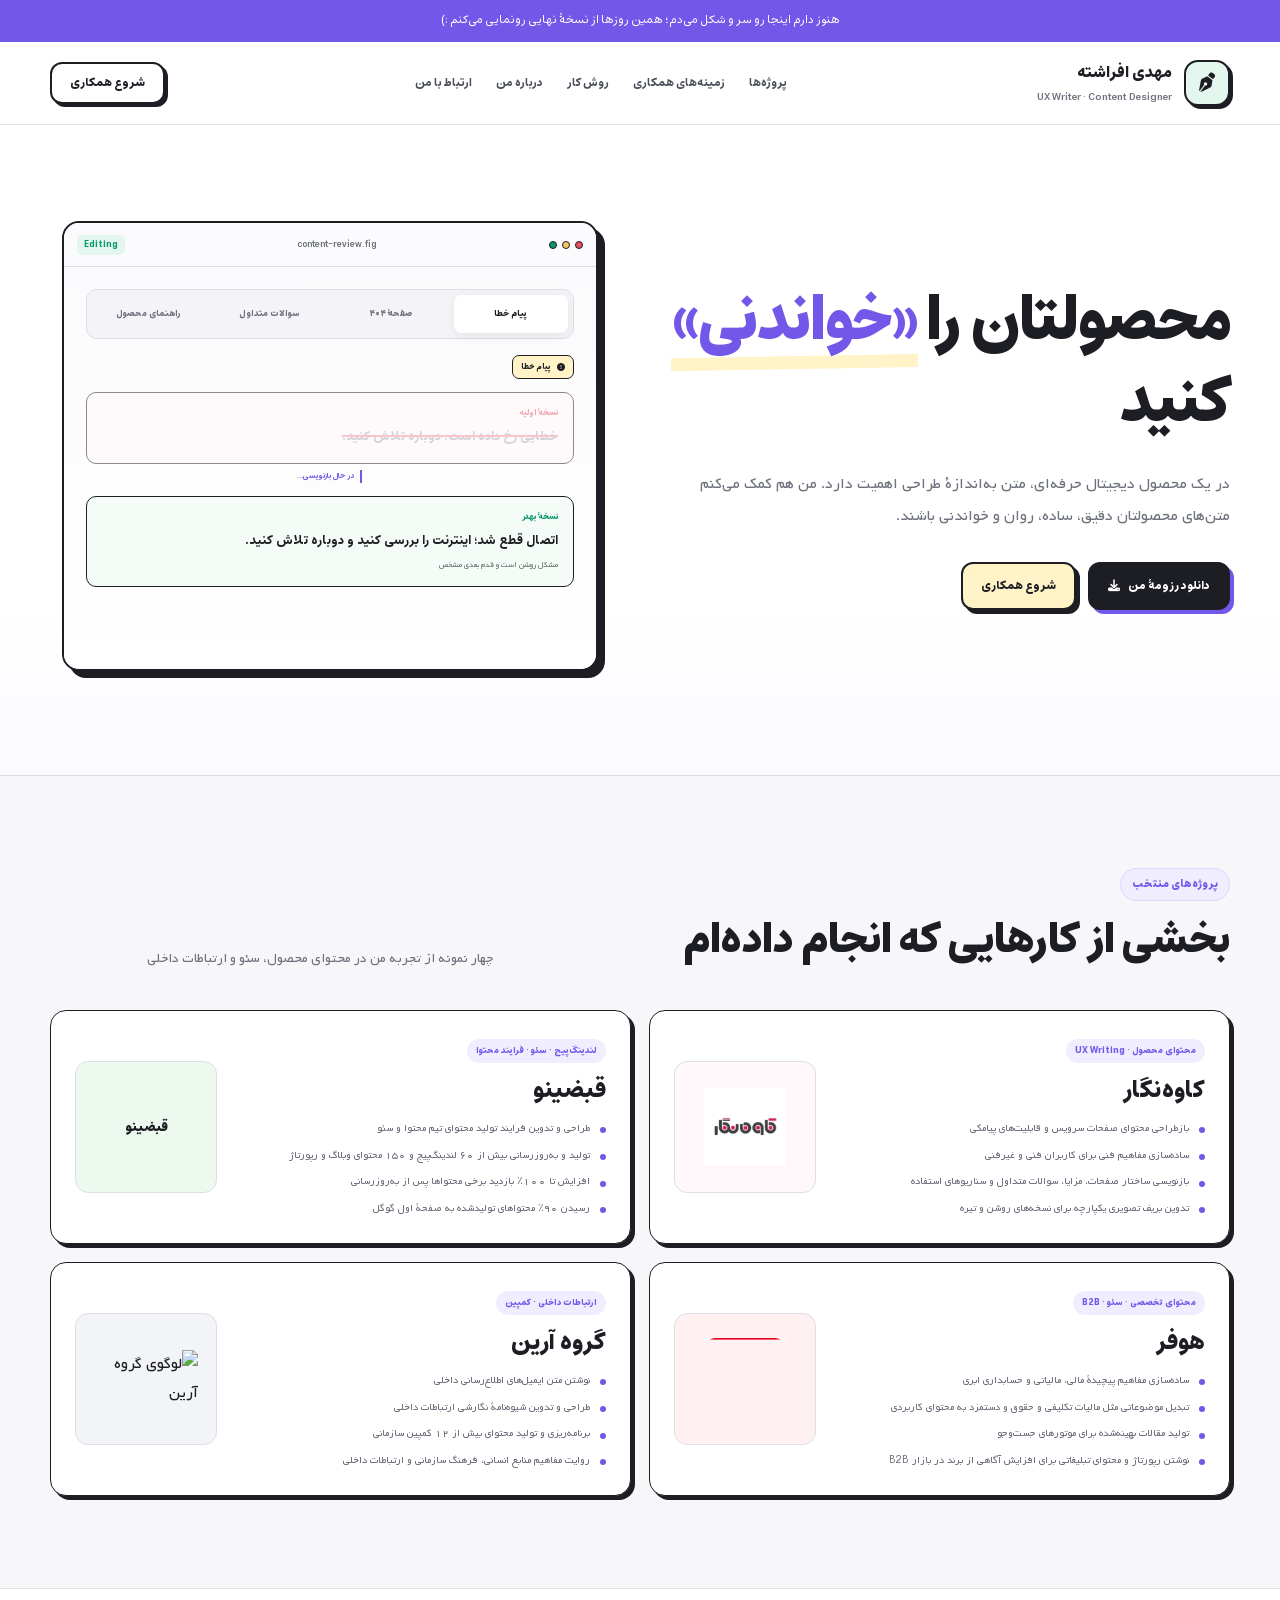
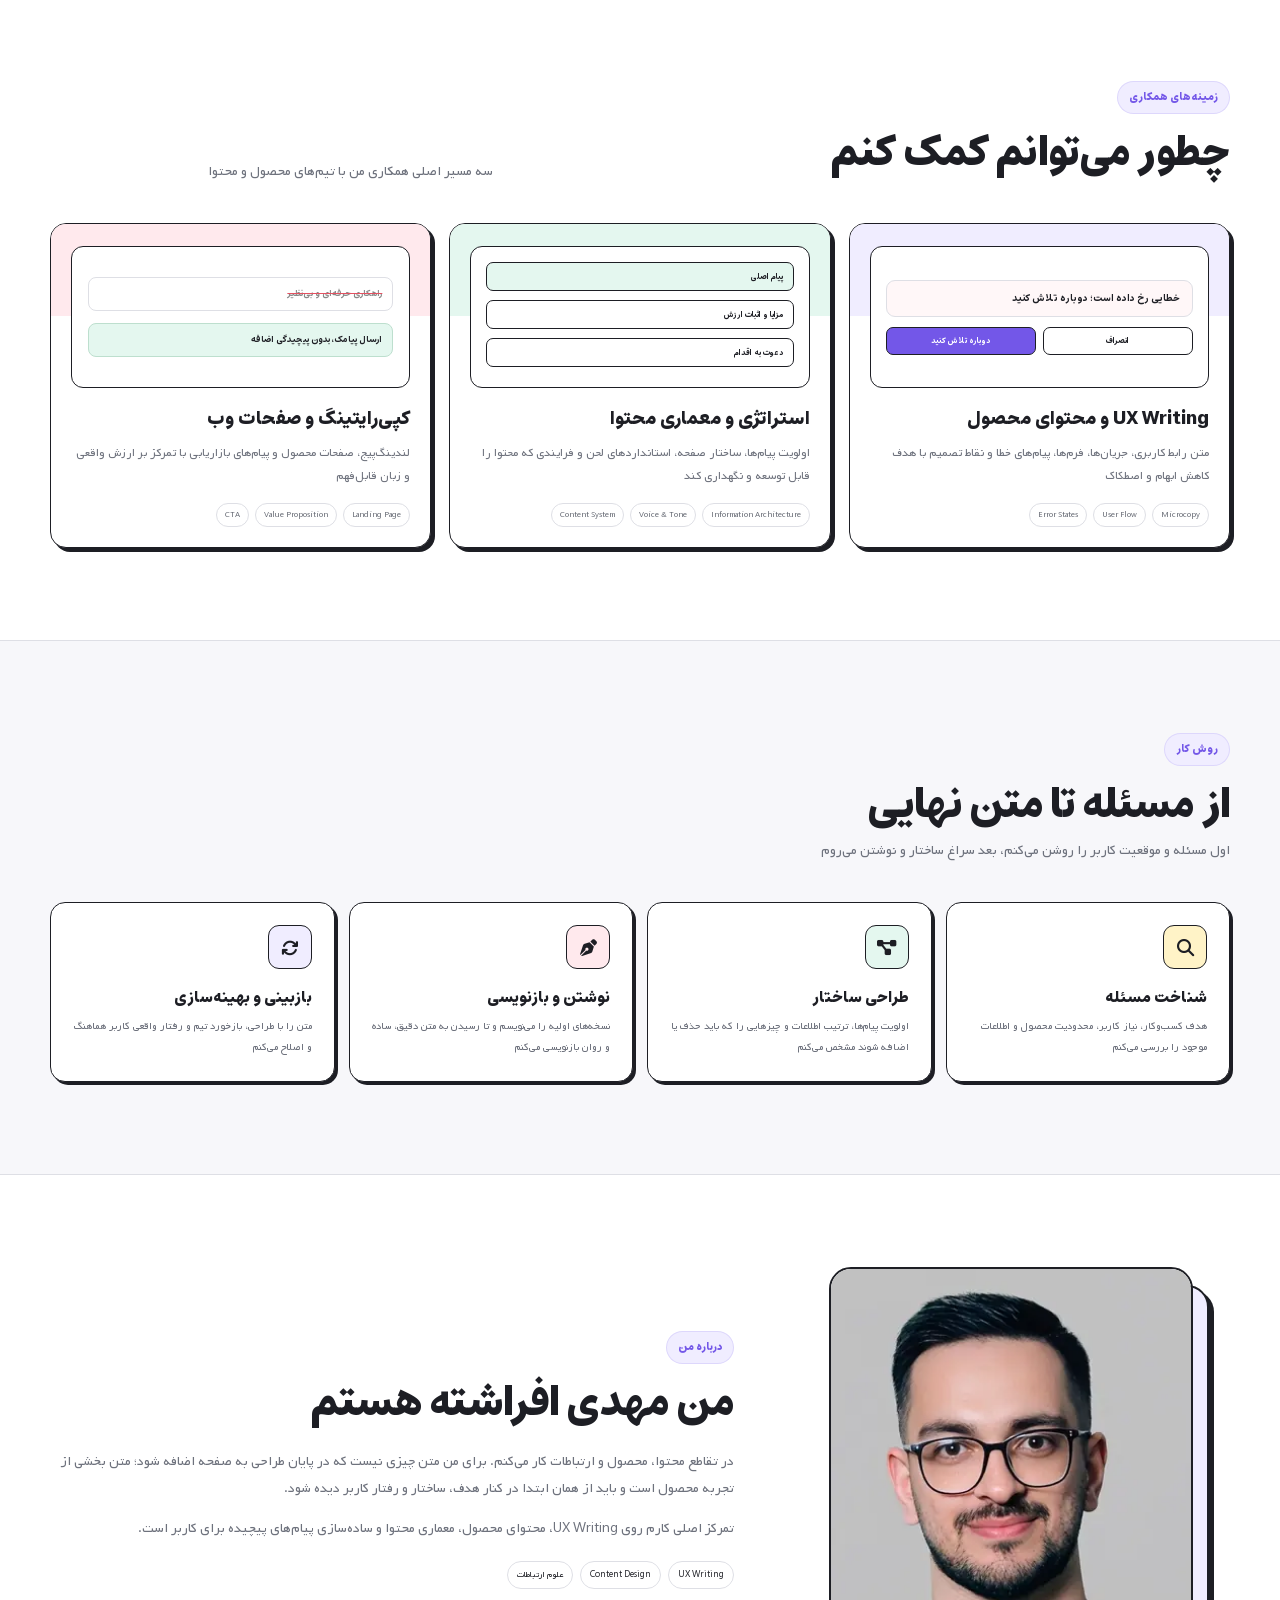
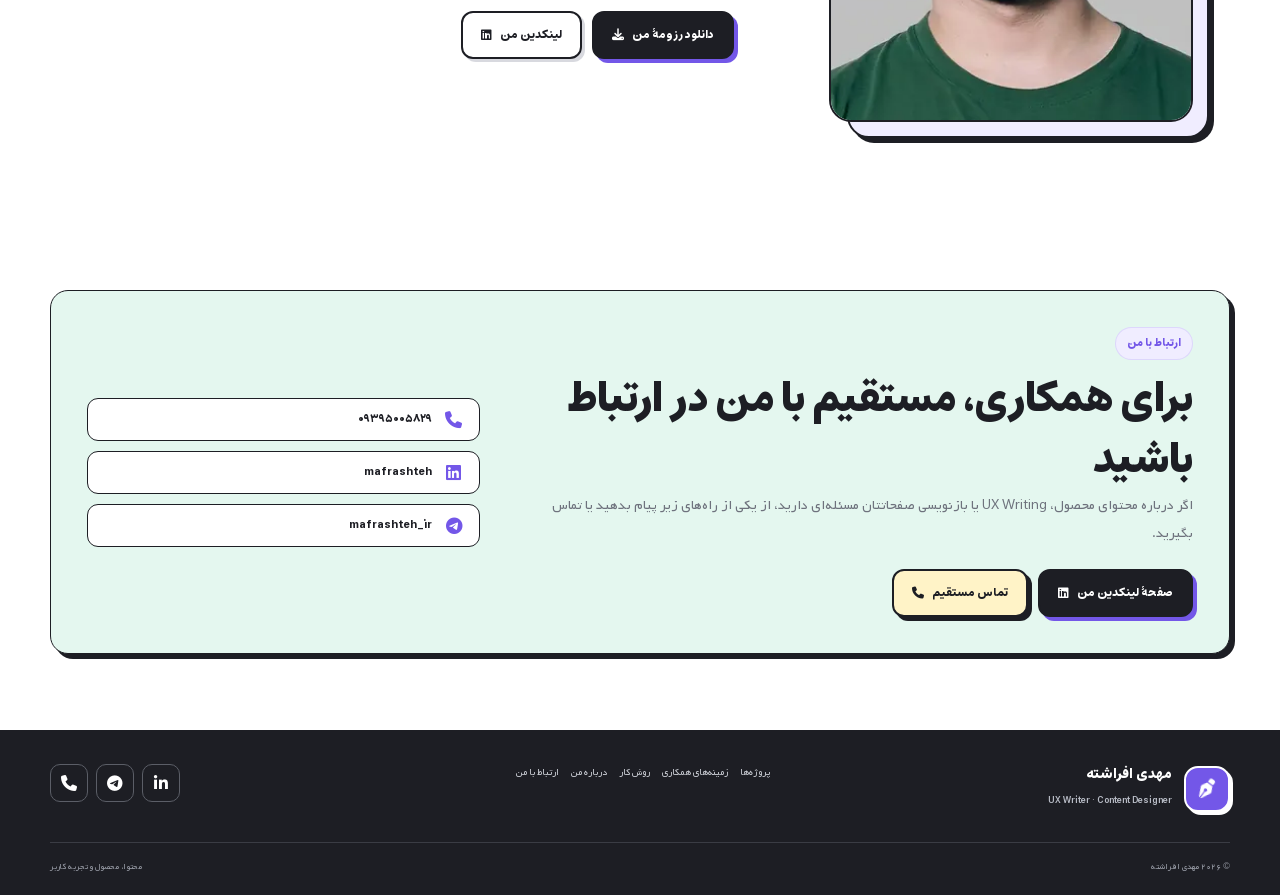
==== commit c1325169: "Fix logos, phone number and headings" ====
--- a/index.html
+++ b/index.html
@@ -162,7 +162,7 @@
               </ul>
             </div>
             <div class="logo-stage logo-stage--hoofer">
-              <img src="[data-uri]" alt="لوگوی هوفر">
+              <img src="/assets/images/hoofer-logo.png" alt="لوگوی هوفر">
             </div>
           </article>
 
@@ -178,7 +178,7 @@
               </ul>
             </div>
             <div class="logo-stage logo-stage--arian">
-              <img src="https://logo.clearbit.com/arian-motor.com" alt="لوگوی گروه آرین" loading="lazy" onerror="this.style.display='none';this.nextElementSibling.style.display='block'">
+              <img src="https://logo.clearbit.com/arian-motor.com" alt="لوگوی گروه آرین" loading="lazy" onerror="this.onerror=null;this.src='https://pkhauto.com/uploads/blog/arian%20motor-min.jpg'">
               <span class="logo-fallback">گروه آرین</span>
             </div>
           </article>
@@ -189,7 +189,7 @@
     <section id="services" class="section">
       <div class="container">
         <div class="section-head reveal">
-          <div><span class="eyebrow">زمینه‌های همکاری</span><h2>جایی که می‌توانم کمک کنم</h2></div>
+          <div><span class="eyebrow">زمینه‌های همکاری</span><h2>چطور می‌توانم کمک کنم</h2></div>
           <p>سه مسیر اصلی همکاری من با تیم‌های محصول و محتوا</p>
         </div>
 
@@ -274,7 +274,7 @@
           <span class="eyebrow">درباره من</span>
           <h2>من مهدی افراشته هستم</h2>
           <p>در تقاطع محتوا، محصول و ارتباطات کار می‌کنم. برای من متن چیزی نیست که در پایان طراحی به صفحه اضافه شود؛ متن بخشی از تجربه محصول است و باید از همان ابتدا در کنار هدف، ساختار و رفتار کاربر دیده شود.</p>
-          <p>تمرکز اصلی کارم روی UX Writing، محتوای محصول، معماری محتوا و ساده‌سازی پیام‌های پیچیده برای کاربر است. دانش‌آموختۀ علوم ارتباطات دانشگاه علامه طباطبائی هستم.</p>
+          <p>تمرکز اصلی کارم روی UX Writing، محتوای محصول، معماری محتوا و ساده‌سازی پیام‌های پیچیده برای کاربر است.</p>
           <div class="about-meta"><span>UX Writing</span><span>Content Design</span><span>علوم ارتباطات</span></div>
           <div class="about-actions">
             <a class="btn btn-primary" href="/assets/files/mahdi-afrashteh-resume.pdf" download>دانلود رزومۀ من <i class="fa-solid fa-download"></i></a>
@@ -292,11 +292,11 @@
           <p>اگر درباره محتوای محصول، UX Writing یا بازنویسی صفحاتتان مسئله‌ای دارید، از یکی از راه‌های زیر پیام بدهید یا تماس بگیرید.</p>
           <div class="contact-actions">
             <a class="btn btn-primary" href="https://www.linkedin.com/in/mafrashteh/" target="_blank" rel="noopener noreferrer">صفحۀ لینکدین من <i class="fa-brands fa-linkedin"></i></a>
-            <a class="btn btn-secondary" href="tel:+989393287208">تماس مستقیم <i class="fa-solid fa-phone"></i></a>
+            <a class="btn btn-secondary" href="tel:+989395005829">تماس مستقیم <i class="fa-solid fa-phone"></i></a>
           </div>
         </div>
         <div class="contact-links">
-          <a class="contact-link" href="tel:+989393287208"><i class="fa-solid fa-phone"></i><span dir="ltr">0939 328 7208</span></a>
+          <a class="contact-link" href="tel:+989395005829"><i class="fa-solid fa-phone"></i><span dir="ltr">۰۹۳۹۵۰۰۵۸۲۹</span></a>
           <a class="contact-link" href="https://www.linkedin.com/in/mafrashteh/" target="_blank" rel="noopener noreferrer"><i class="fa-brands fa-linkedin"></i><span>mafrashteh</span></a>
           <a class="contact-link" href="https://t.me/mafrashteh_ir" target="_blank" rel="noopener noreferrer"><i class="fa-brands fa-telegram"></i><span>mafrashteh_ir</span></a>
         </div>
@@ -321,7 +321,7 @@
         <div class="footer-social">
           <a href="https://www.linkedin.com/in/mafrashteh/" target="_blank" rel="noopener noreferrer" aria-label="لینکدین"><i class="fa-brands fa-linkedin-in"></i></a>
           <a href="https://t.me/mafrashteh_ir" target="_blank" rel="noopener noreferrer" aria-label="تلگرام"><i class="fa-brands fa-telegram"></i></a>
-          <a href="tel:+989393287208" aria-label="تماس مستقیم"><i class="fa-solid fa-phone"></i></a>
+          <a href="tel:+989395005829" aria-label="تماس مستقیم"><i class="fa-solid fa-phone"></i></a>
         </div>
       </div>
       <div class="footer-bottom">
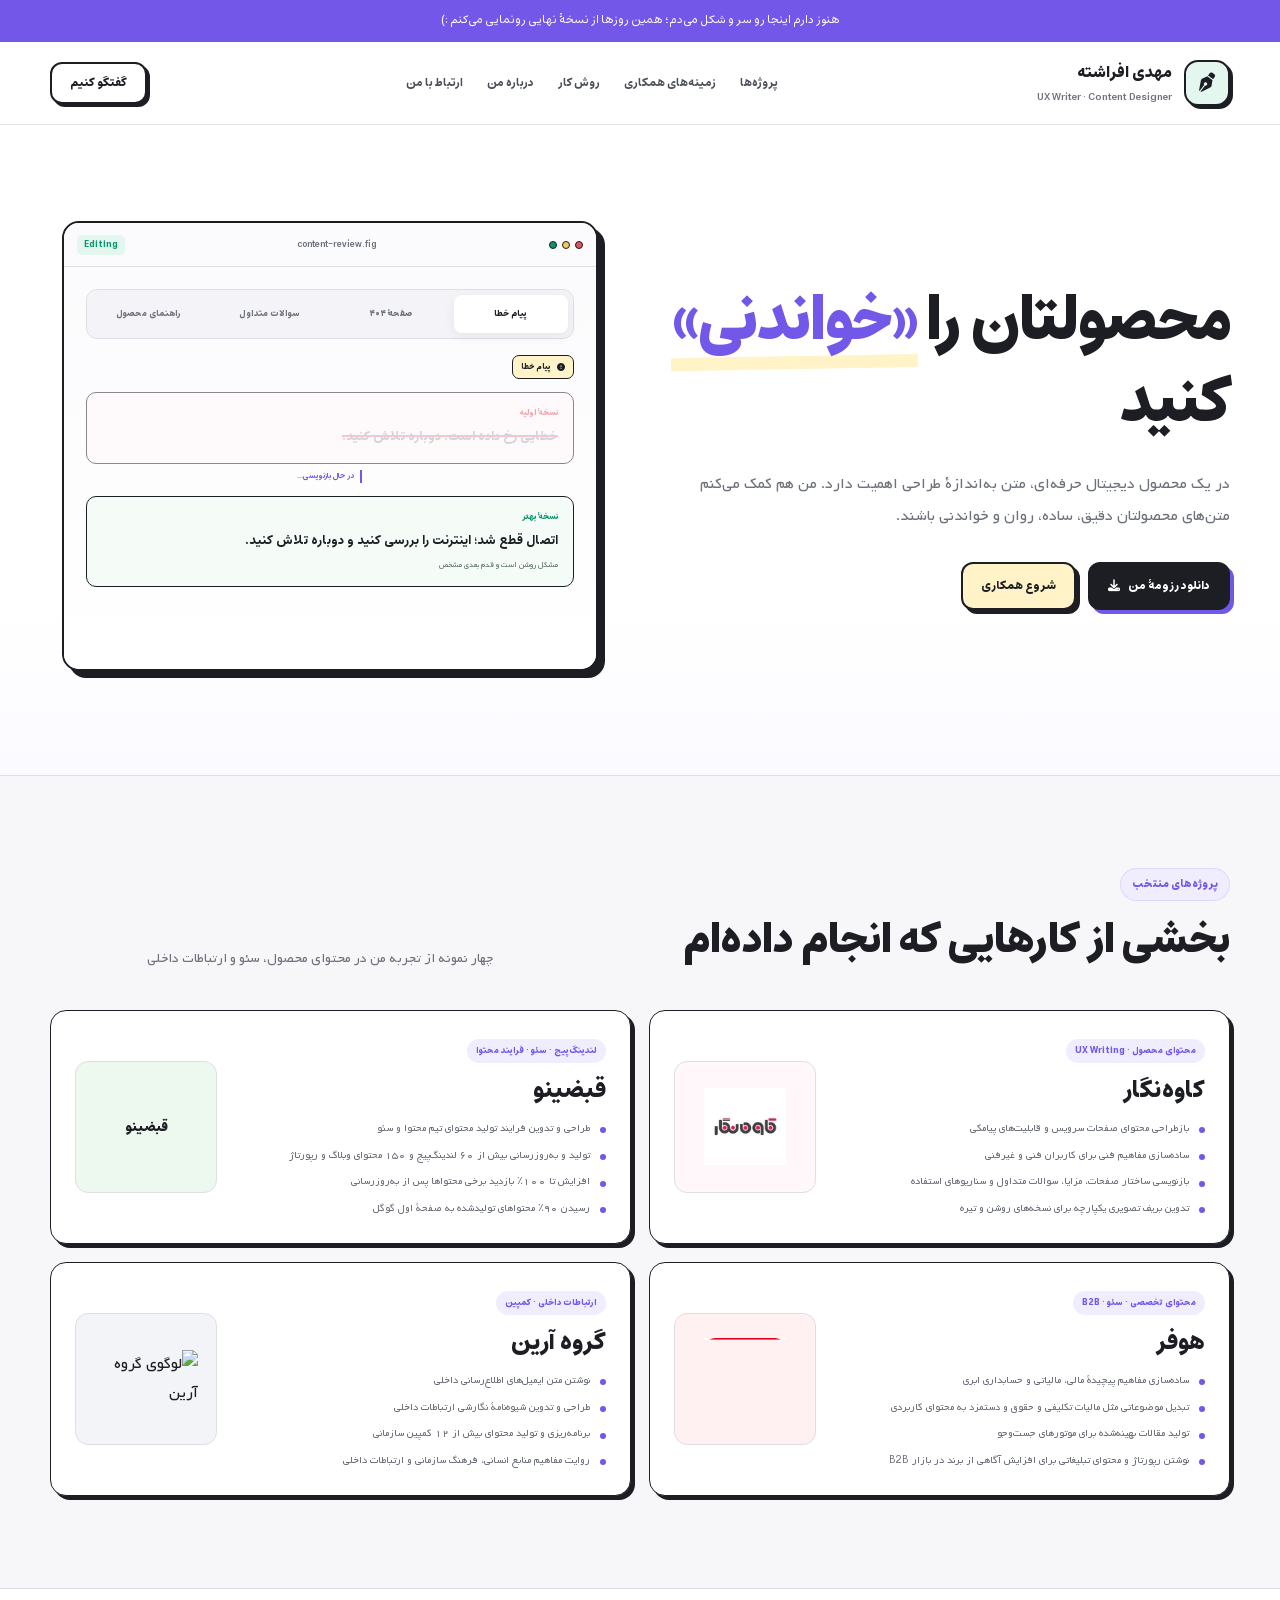
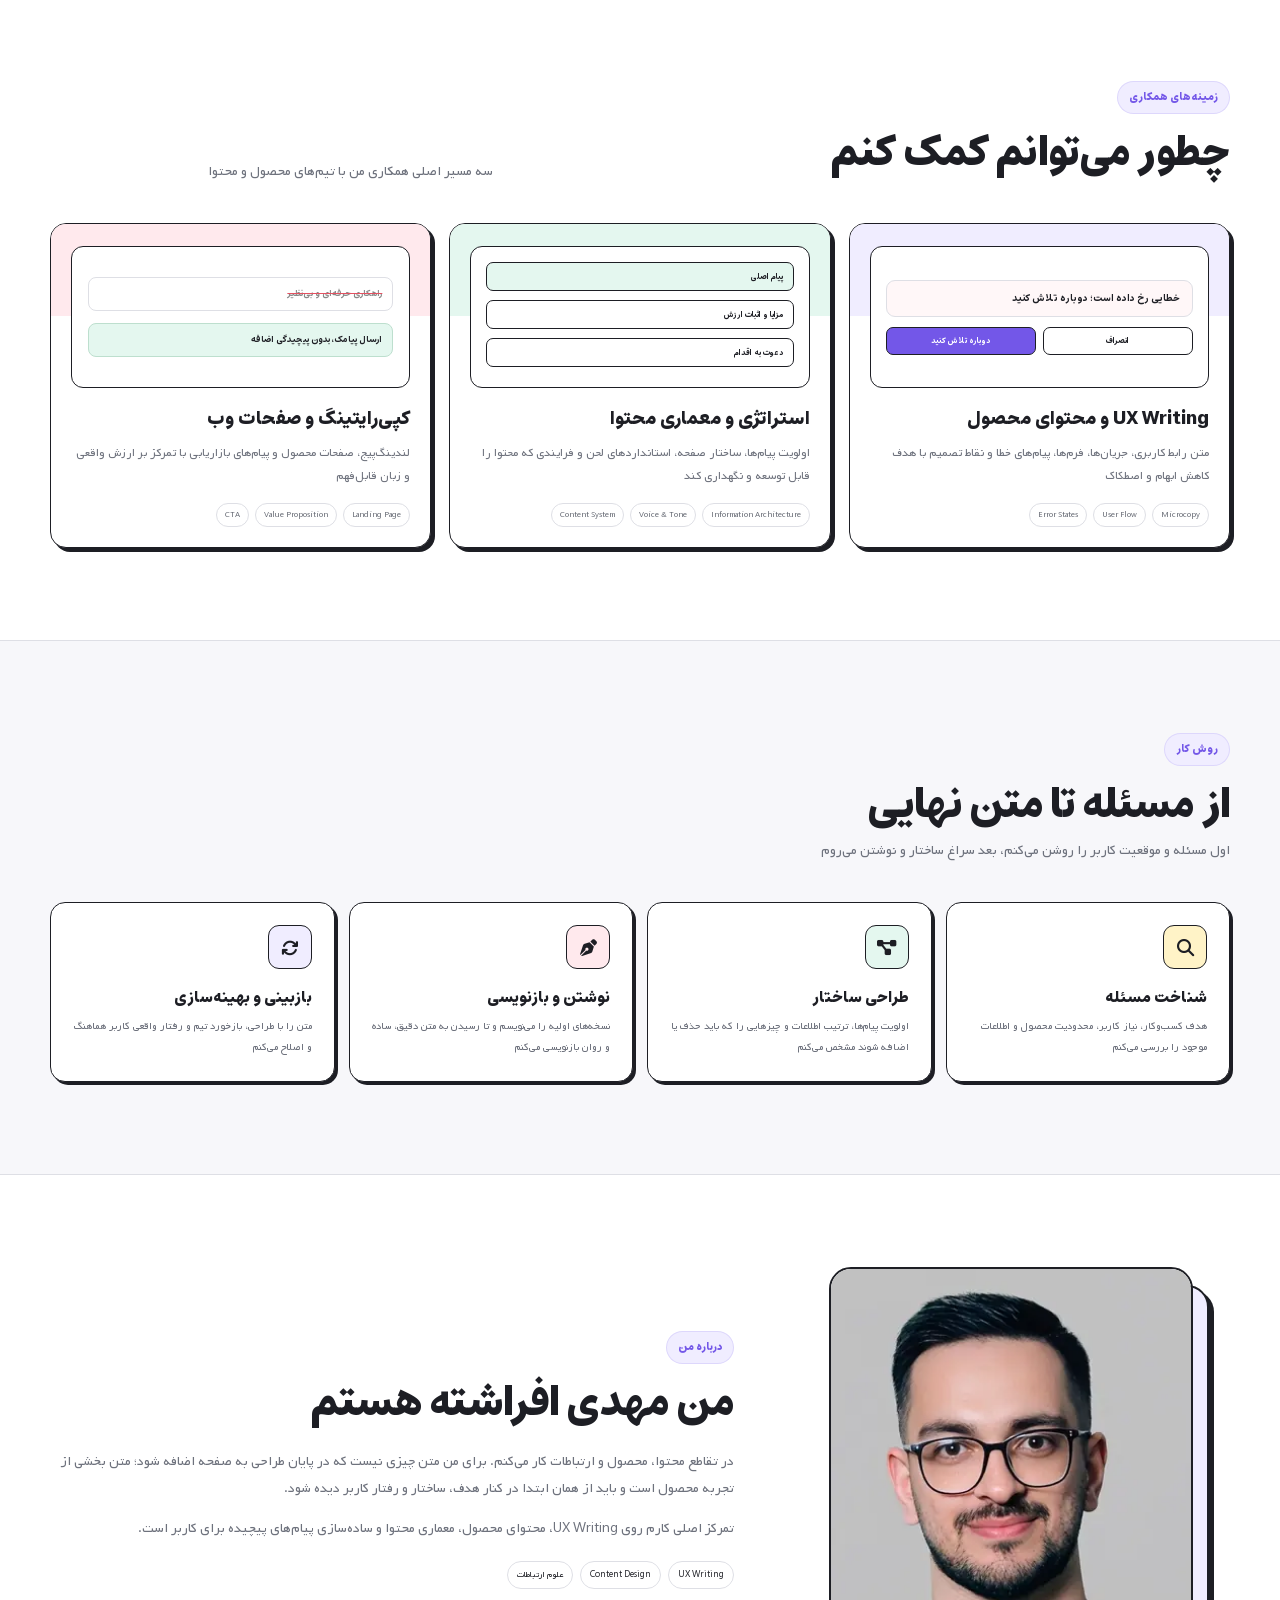
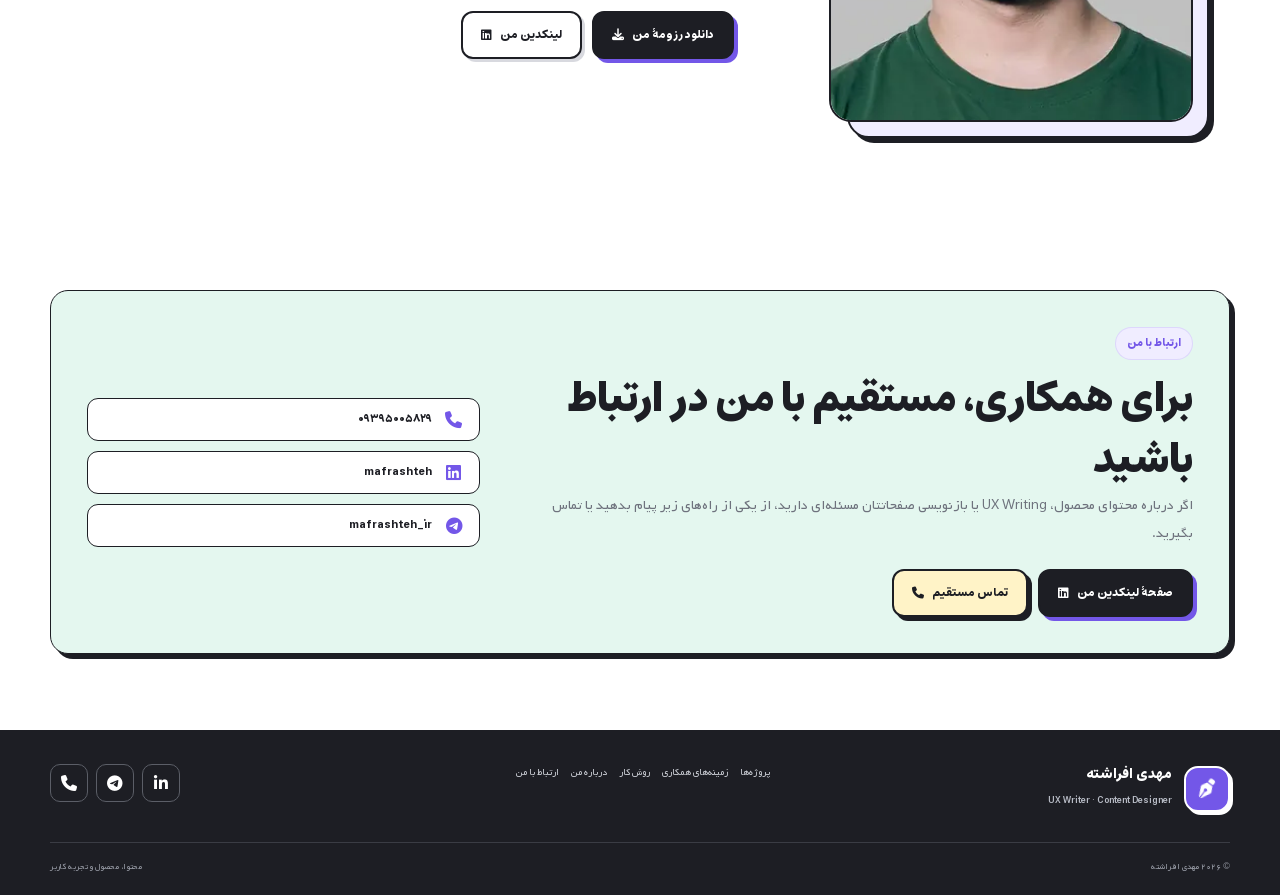
==== commit 16ec24c4: "Rename header CTA" ====
--- a/index.html
+++ b/index.html
@@ -43,7 +43,7 @@
         <a href="#contact">ارتباط با من</a>
       </nav>
 
-      <a class="header-cta" href="#contact">شروع همکاری</a>
+      <a class="header-cta" href="#contact">گفتگو کنیم</a>
     </div>
   </header>
 
--- a/assets/css/portfolio-v2.css
+++ b/assets/css/portfolio-v2.css
@@ -126,3 +126,33 @@
 @media(max-width:640px){.container{width:min(calc(100% - 28px),var(--container))}.section{padding:66px 0}.top-note{font-size:10px}.top-note__inner{min-height:42px;padding:7px 0;line-height:1.5}.header-inner{min-height:70px}.brand-mark{width:40px;height:40px;font-size:15px}.brand-text strong{font-size:13px}.brand-text small{font-size:8px}.hero{padding:54px 0 68px}.hero-copy h1{font-size:36px;line-height:1.36}.hero-lead{font-size:14px;line-height:2}.hero-actions{flex-direction:column}.hero-actions .btn{width:100%}.copy-lab{min-height:475px}.copy-window{inset:6px 0 8px 2px}.rewrite-lab{padding:14px}.rewrite-tabs{grid-template-columns:repeat(2,minmax(0,1fr))}.rewrite-stage{min-height:338px}.rewrite-before p,.rewrite-after p{font-size:12px}.section-head{margin-bottom:28px}.section-head h2,.about-copy h2,.contact-copy h2{font-size:29px;line-height:1.5}.section-head p,.about-copy p,.contact-copy p{font-size:13px}.project-card{grid-template-columns:1fr;padding:19px}.logo-stage{height:104px;grid-row:1}.project-card h3{font-size:21px}.project-points li{font-size:10.5px}.services-grid{grid-template-columns:1fr}.service-demo{height:132px}.process-grid{grid-template-columns:1fr}.process-card{display:grid;grid-template-columns:46px 1fr;column-gap:12px;align-items:start;padding:17px}.process-icon{grid-row:1/3;margin:0;width:42px;height:42px}.process-card h3{margin-top:2px}.about-actions,.contact-actions{flex-direction:column}.about-actions .btn,.contact-actions .btn{width:100%}.contact-card{padding:24px 18px}.footer-main{grid-template-columns:1fr;gap:22px}.footer-bottom{flex-direction:column;gap:6px}.footer-social{justify-content:flex-start}}
 @media(max-width:390px){.hero-copy h1{font-size:33px}.rewrite-tab{font-size:8px}.section-head h2,.about-copy h2,.contact-copy h2{font-size:27px}}
 @media(prefers-reduced-motion:reduce){html{scroll-behavior:auto}*{animation:none!important;transition:none!important}.rewrite-slide.is-edited .rewrite-after{opacity:1;transform:none}}
+
+
+/* MOBILE TITLE TUNING V2 */
+@media(max-width:640px){
+  .hero-copy h1{
+    font-size:26px;
+    line-height:1.35;
+    white-space:nowrap;
+    letter-spacing:-.04em;
+  }
+  .section-head h2,
+  .about-copy h2,
+  .contact-copy h2{
+    font-size:23px;
+    line-height:1.45;
+    white-space:nowrap;
+    letter-spacing:-.035em;
+  }
+  .project-card h3,
+  .service-card h3,
+  .process-card h3{
+    font-size:18px;
+  }
+}
+@media(max-width:390px){
+  .hero-copy h1{font-size:23px}
+  .section-head h2,
+  .about-copy h2,
+  .contact-copy h2{font-size:21px}
+}
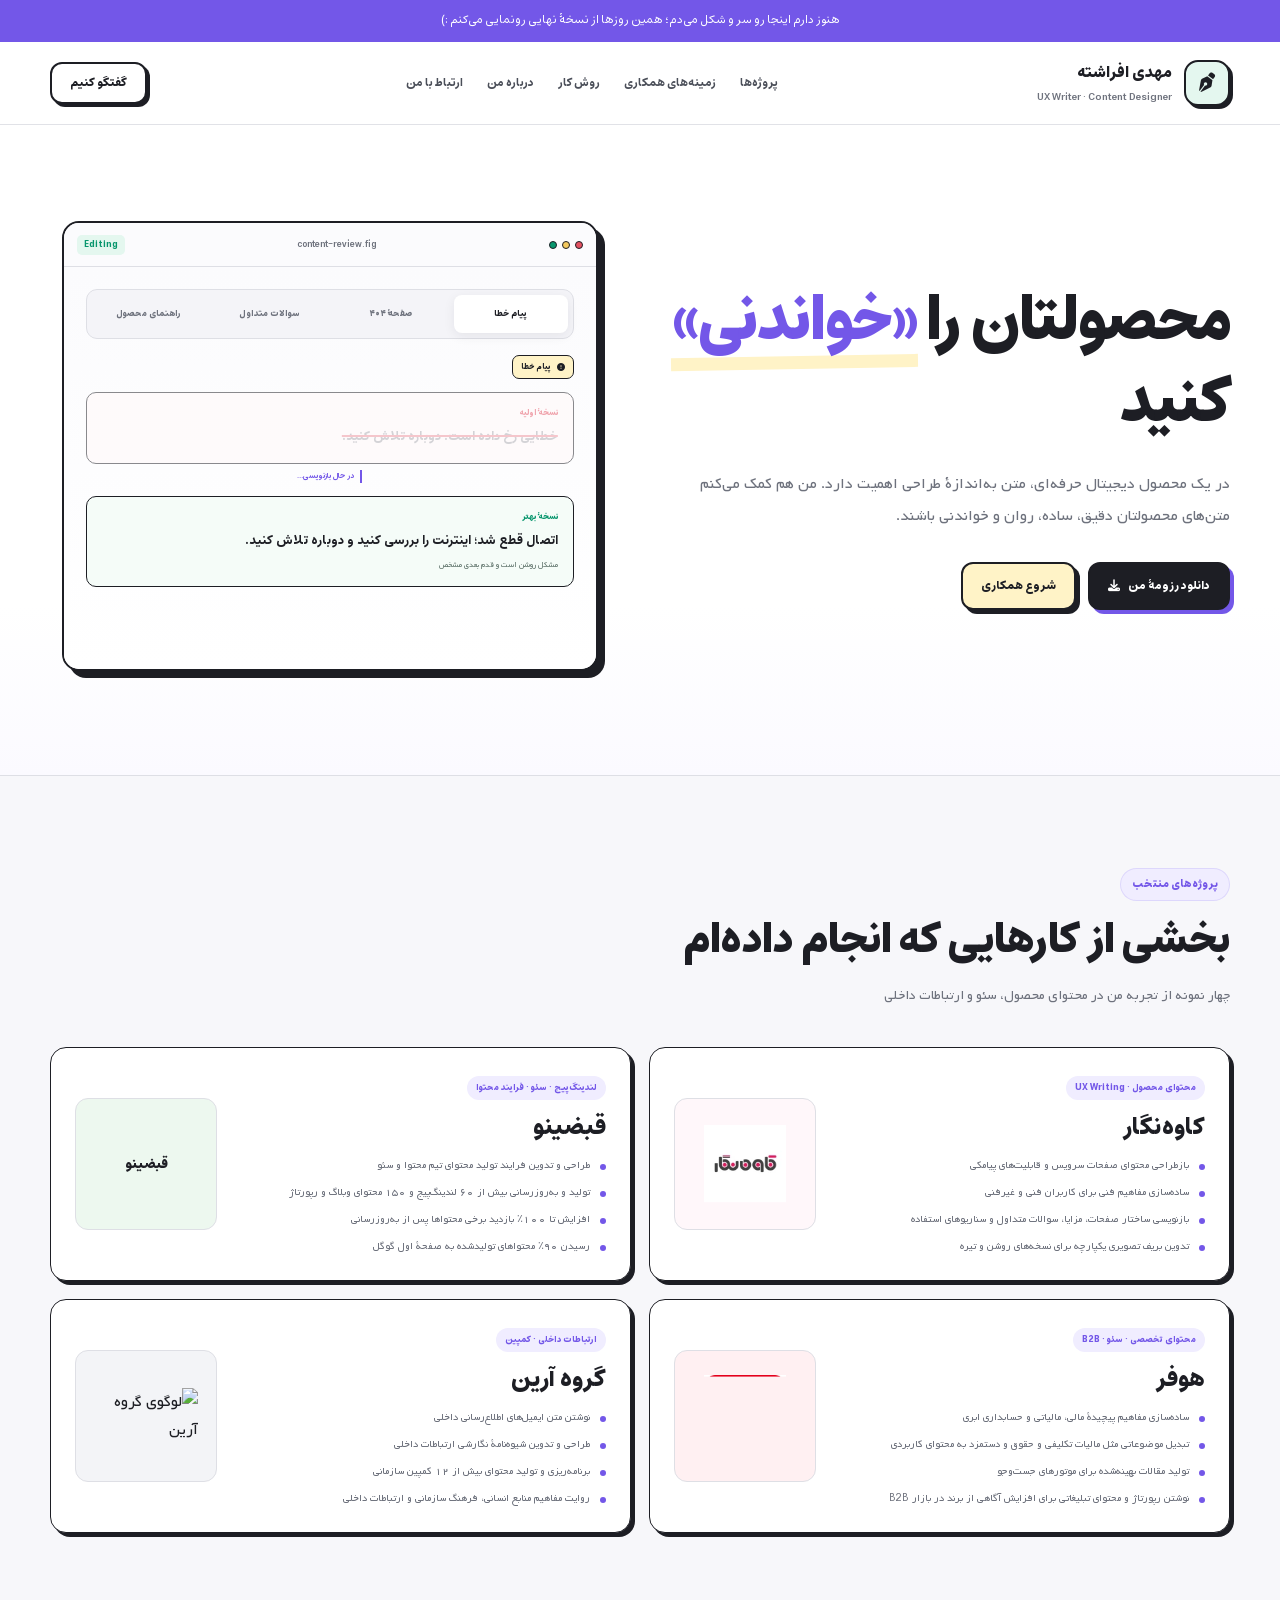
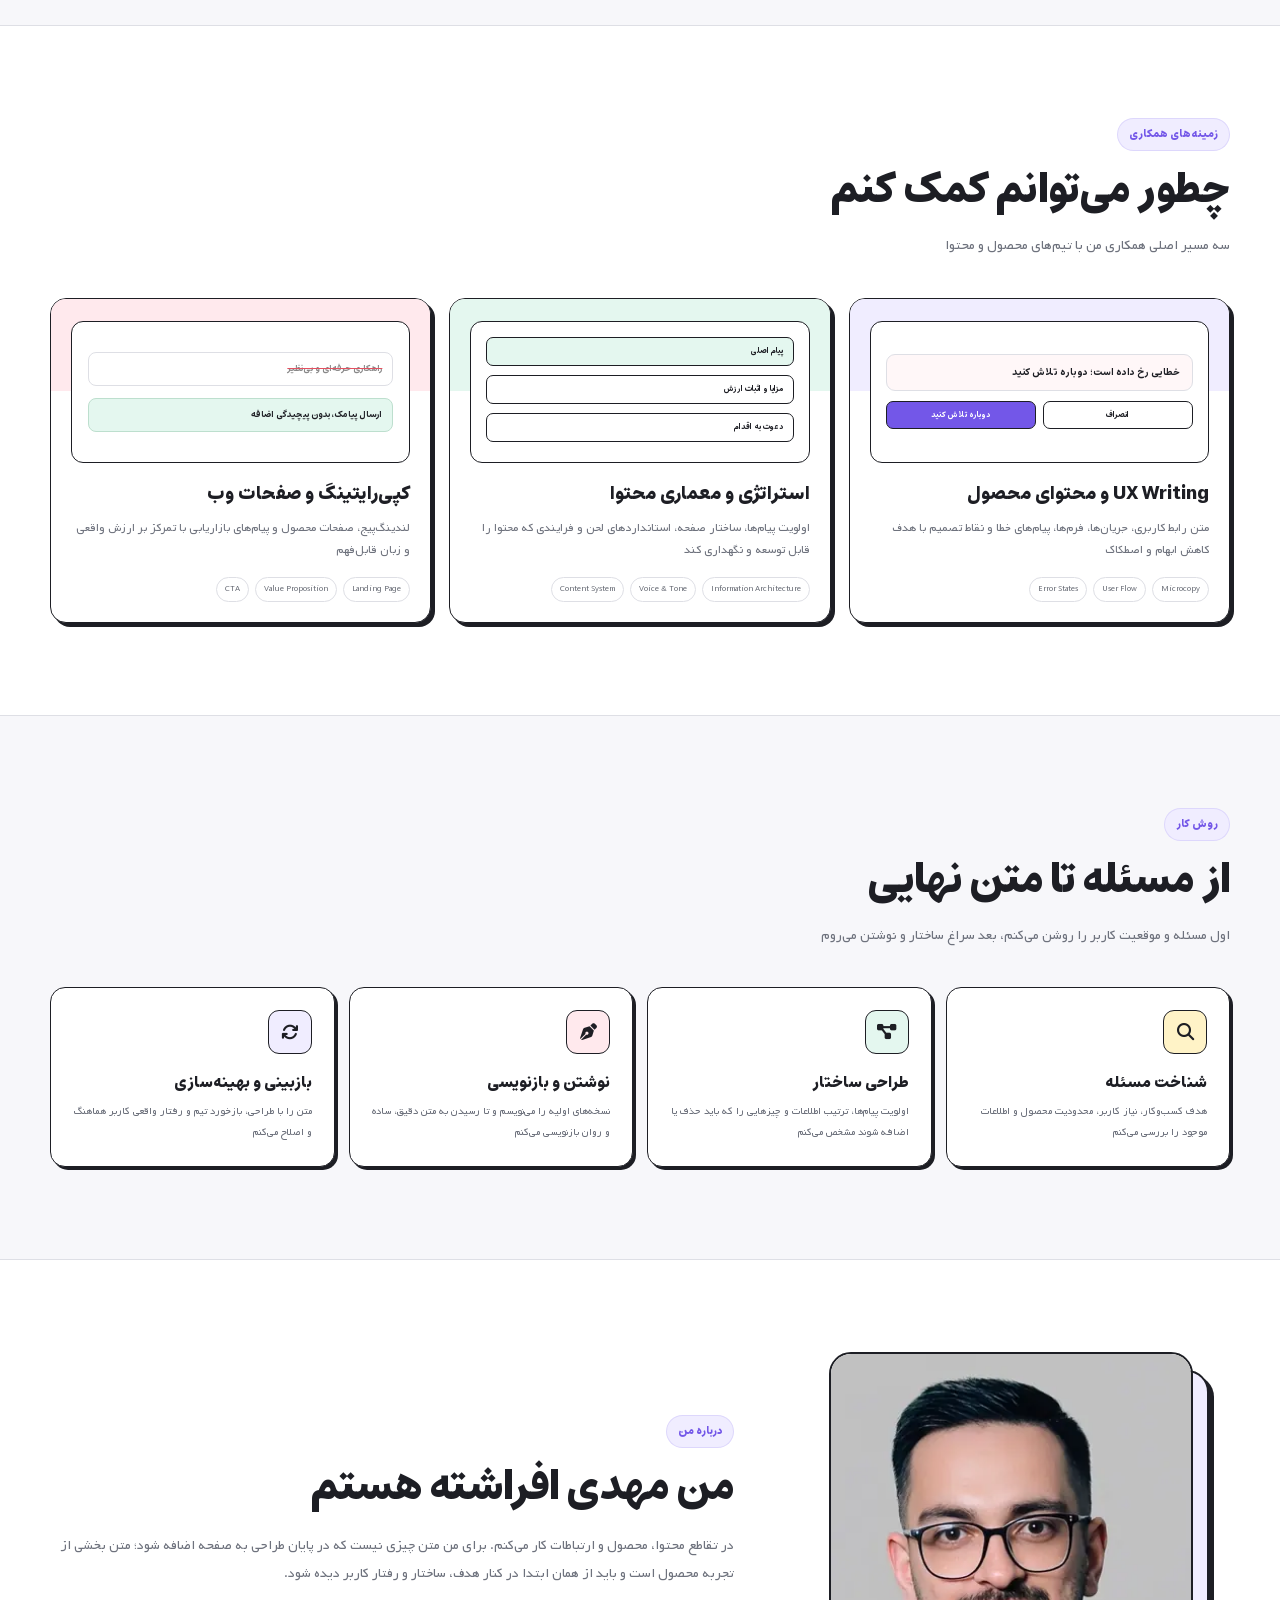
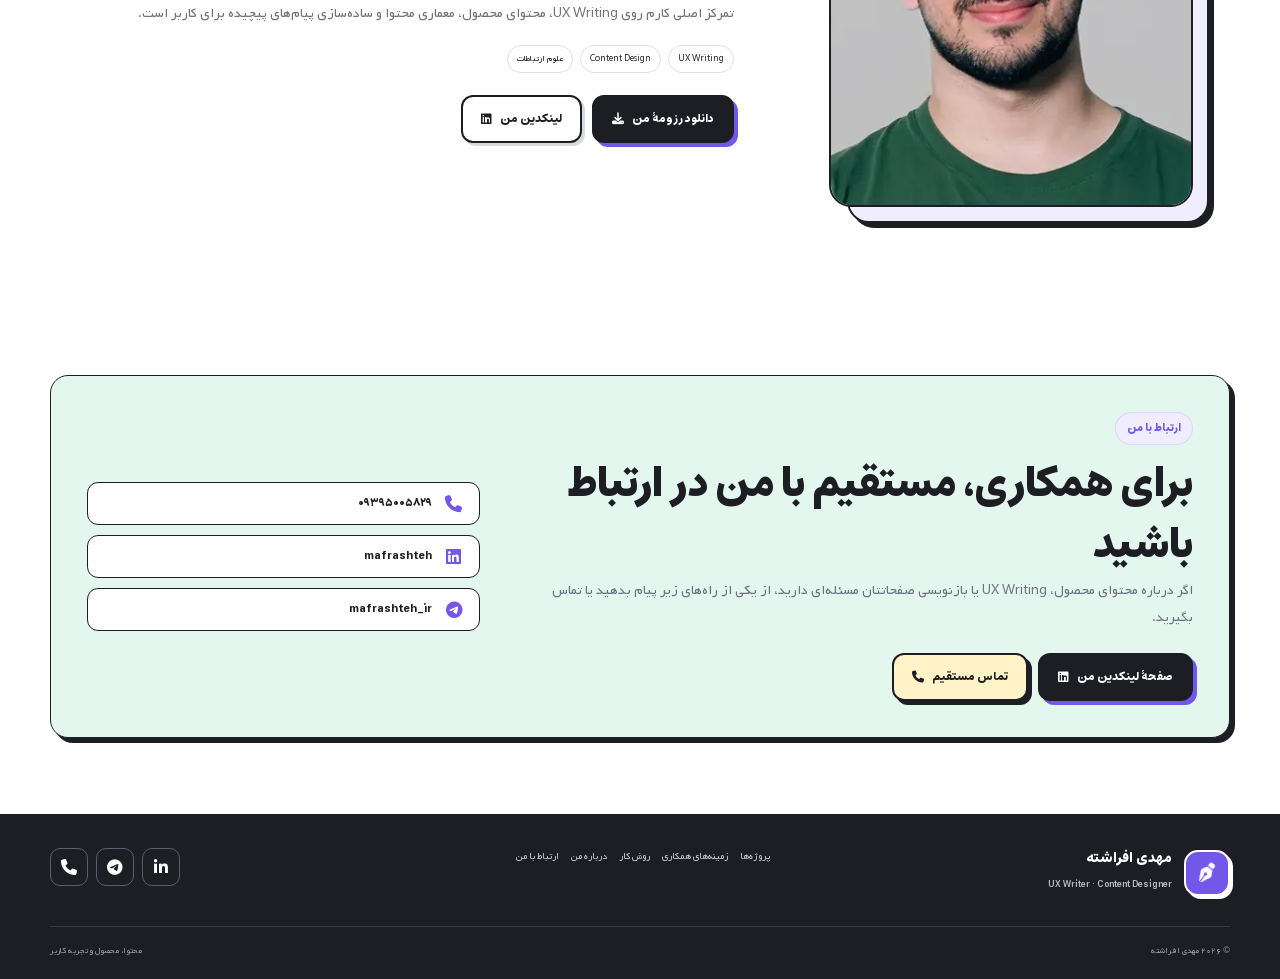
==== commit 19d45034: "Place section descriptions directly below headings" ====
--- a/index.html
+++ b/index.html
@@ -112,8 +112,11 @@
     <section id="work" class="section section--soft">
       <div class="container">
         <div class="section-head reveal">
-          <div><span class="eyebrow">پروژه‌های منتخب</span><h2>بخشی از کارهایی که انجام داده‌ام</h2></div>
-          <p>چهار نمونه از تجربه من در محتوای محصول، سئو و ارتباطات داخلی</p>
+          <div>
+            <span class="eyebrow">پروژه‌های منتخب</span>
+            <h2>بخشی از کارهایی که انجام داده‌ام</h2>
+            <p>چهار نمونه از تجربه من در محتوای محصول، سئو و ارتباطات داخلی</p>
+          </div>
         </div>
 
         <div class="project-grid">
@@ -189,8 +192,11 @@
     <section id="services" class="section">
       <div class="container">
         <div class="section-head reveal">
-          <div><span class="eyebrow">زمینه‌های همکاری</span><h2>چطور می‌توانم کمک کنم</h2></div>
-          <p>سه مسیر اصلی همکاری من با تیم‌های محصول و محتوا</p>
+          <div>
+            <span class="eyebrow">زمینه‌های همکاری</span>
+            <h2>چطور می‌توانم کمک کنم</h2>
+            <p>سه مسیر اصلی همکاری من با تیم‌های محصول و محتوا</p>
+          </div>
         </div>
 
         <div class="services-grid">
--- a/assets/css/portfolio-v2.css
+++ b/assets/css/portfolio-v2.css
@@ -156,3 +156,164 @@
   .about-copy h2,
   .contact-copy h2{font-size:21px}
 }
+
+
+/* FINAL POLISH V3 */
+
+/* Section headings: description always sits under the title */
+.section-head{
+  display:block;
+  margin-bottom:38px;
+}
+.section-head > div{
+  display:block;
+}
+.section-head p{
+  max-width:720px;
+  margin-top:10px;
+}
+.section-head--single{
+  max-width:740px;
+}
+
+/* Final responsive tuning */
+@media(max-width:980px){
+  .section-head{
+    display:block;
+    margin-bottom:30px;
+  }
+  .section-head p{
+    margin-top:8px;
+  }
+}
+
+@media(max-width:640px){
+  .container{
+    width:min(calc(100% - 24px),var(--container));
+  }
+  .section{
+    padding:56px 0;
+  }
+  .hero{
+    padding:48px 0 58px;
+  }
+  .hero-grid{
+    gap:30px;
+  }
+  .hero-copy h1{
+    font-size:24px;
+    line-height:1.42;
+    white-space:normal;
+    text-wrap:balance;
+    letter-spacing:-.035em;
+  }
+  .hero-lead{
+    margin-top:16px;
+    font-size:13px;
+    line-height:1.95;
+  }
+  .section-head{
+    margin-bottom:24px;
+  }
+  .section-head h2,
+  .about-copy h2,
+  .contact-copy h2{
+    font-size:21px;
+    line-height:1.5;
+    white-space:normal;
+    text-wrap:balance;
+    letter-spacing:-.025em;
+  }
+  .section-head p,
+  .about-copy p,
+  .contact-copy p{
+    margin-top:7px;
+    font-size:12px;
+    line-height:1.9;
+  }
+  .eyebrow{
+    font-size:10px;
+    padding:6px 9px;
+  }
+  .project-grid,
+  .services-grid,
+  .process-grid{
+    gap:14px;
+  }
+  .project-card{
+    padding:17px;
+    gap:15px;
+  }
+  .logo-stage{
+    height:96px;
+    padding:14px;
+  }
+  .project-card h3{
+    margin-top:7px;
+    font-size:18px;
+  }
+  .project-type{
+    font-size:8px;
+  }
+  .project-points{
+    gap:6px;
+  }
+  .project-points li{
+    font-size:10.5px;
+    line-height:1.75;
+  }
+  .service-card{
+    padding:17px;
+  }
+  .service-card h3{
+    margin-top:14px;
+    font-size:17px;
+  }
+  .service-card p{
+    font-size:11px;
+    line-height:1.85;
+  }
+  .service-demo{
+    height:124px;
+  }
+  .process-card{
+    padding:15px;
+  }
+  .process-card h3{
+    font-size:16px;
+  }
+  .process-card p{
+    font-size:10.5px;
+    line-height:1.8;
+  }
+  .about-grid{
+    gap:34px;
+  }
+  .profile-frame{
+    width:min(82vw,330px);
+  }
+  .contact-section{
+    padding:56px 0;
+  }
+  .contact-card{
+    gap:24px;
+    padding:22px 16px;
+  }
+  .contact-link{
+    font-size:10px;
+  }
+  .footer-main{
+    gap:18px;
+  }
+}
+
+@media(max-width:390px){
+  .hero-copy h1{
+    font-size:22px;
+  }
+  .section-head h2,
+  .about-copy h2,
+  .contact-copy h2{
+    font-size:20px;
+  }
+}
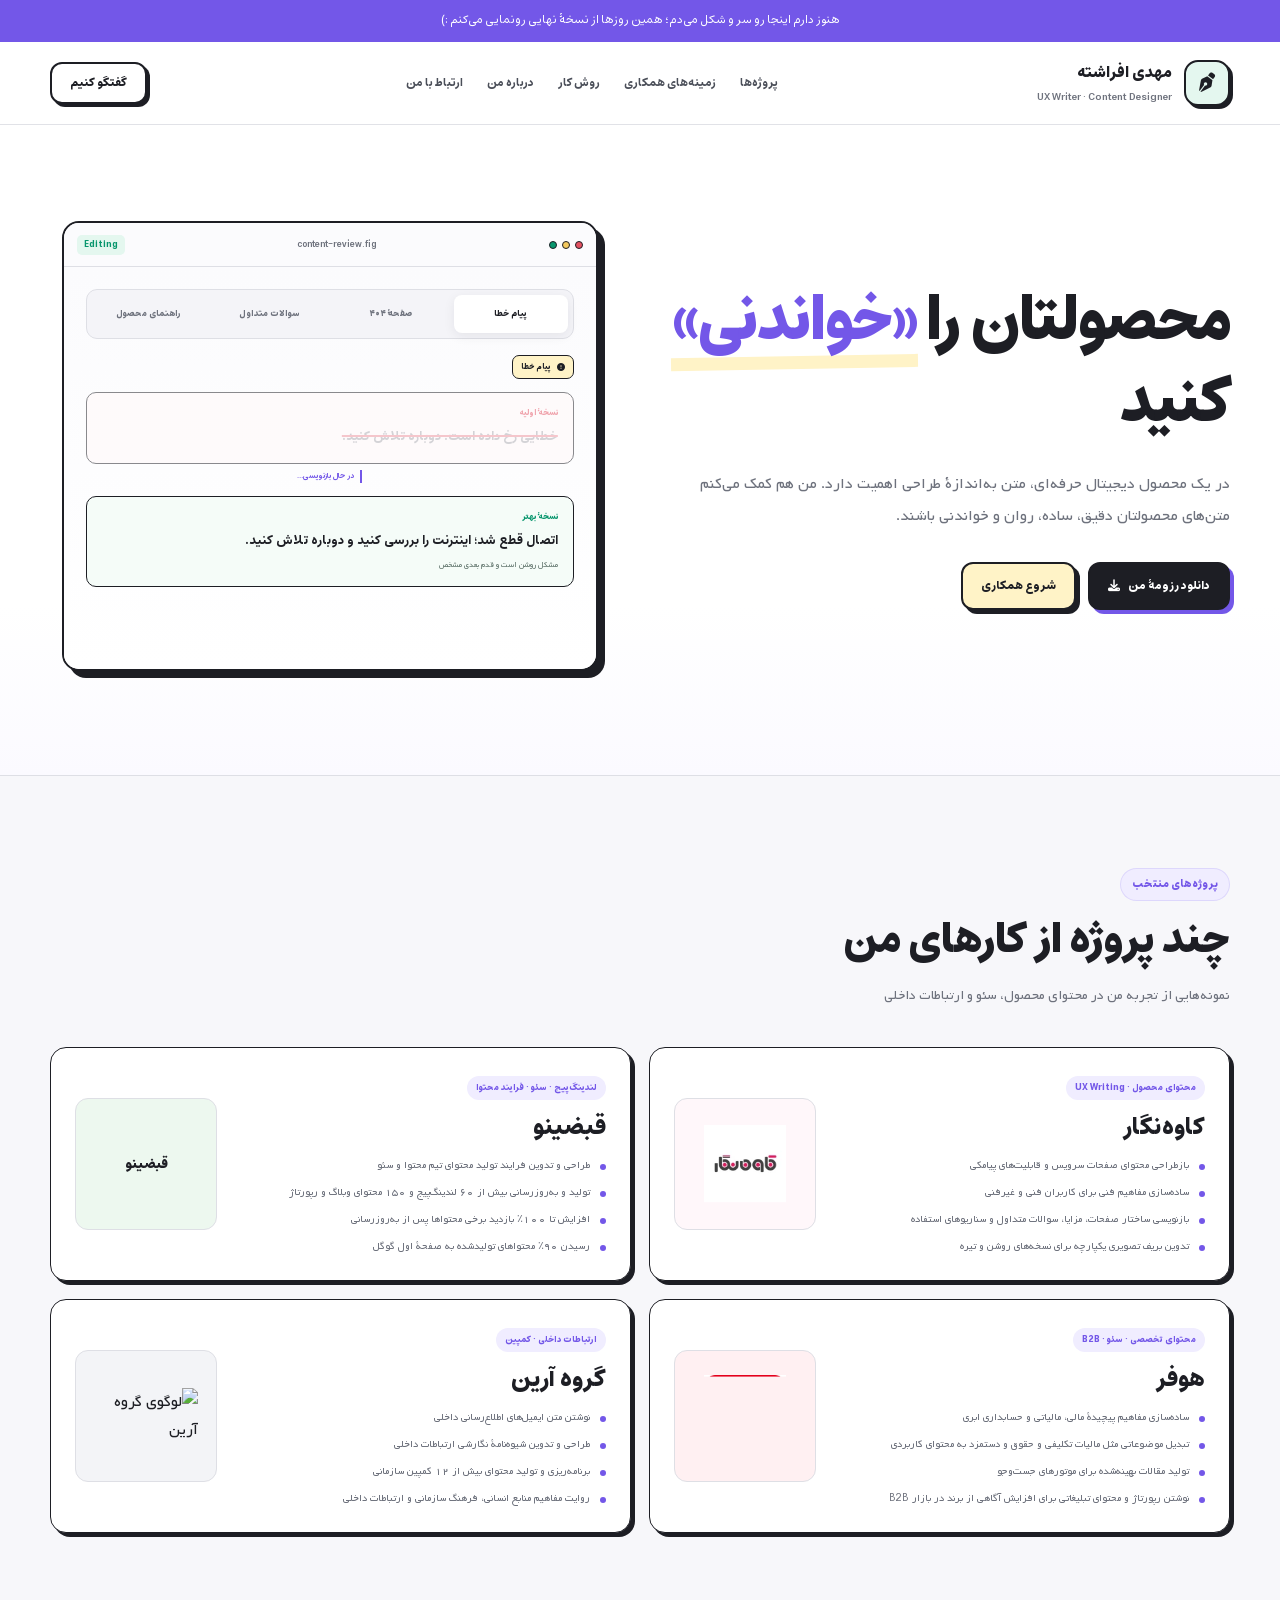
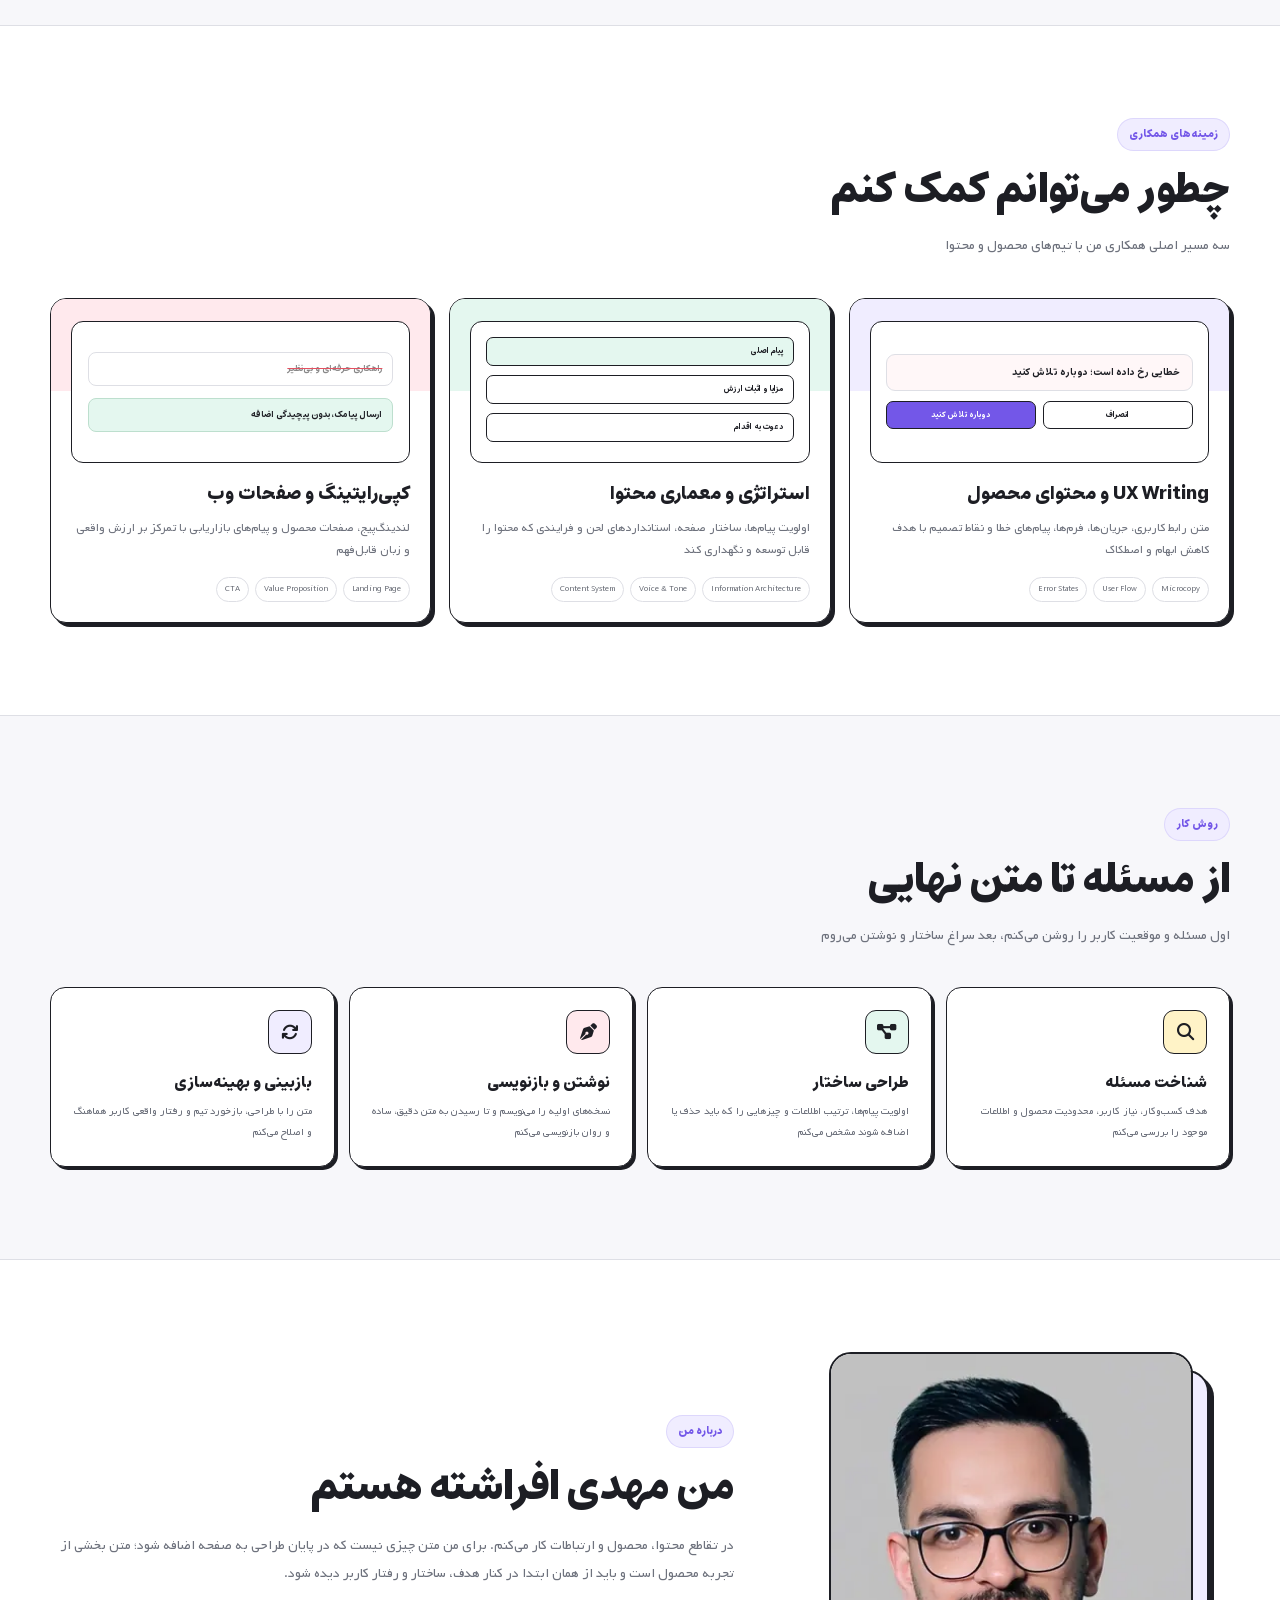
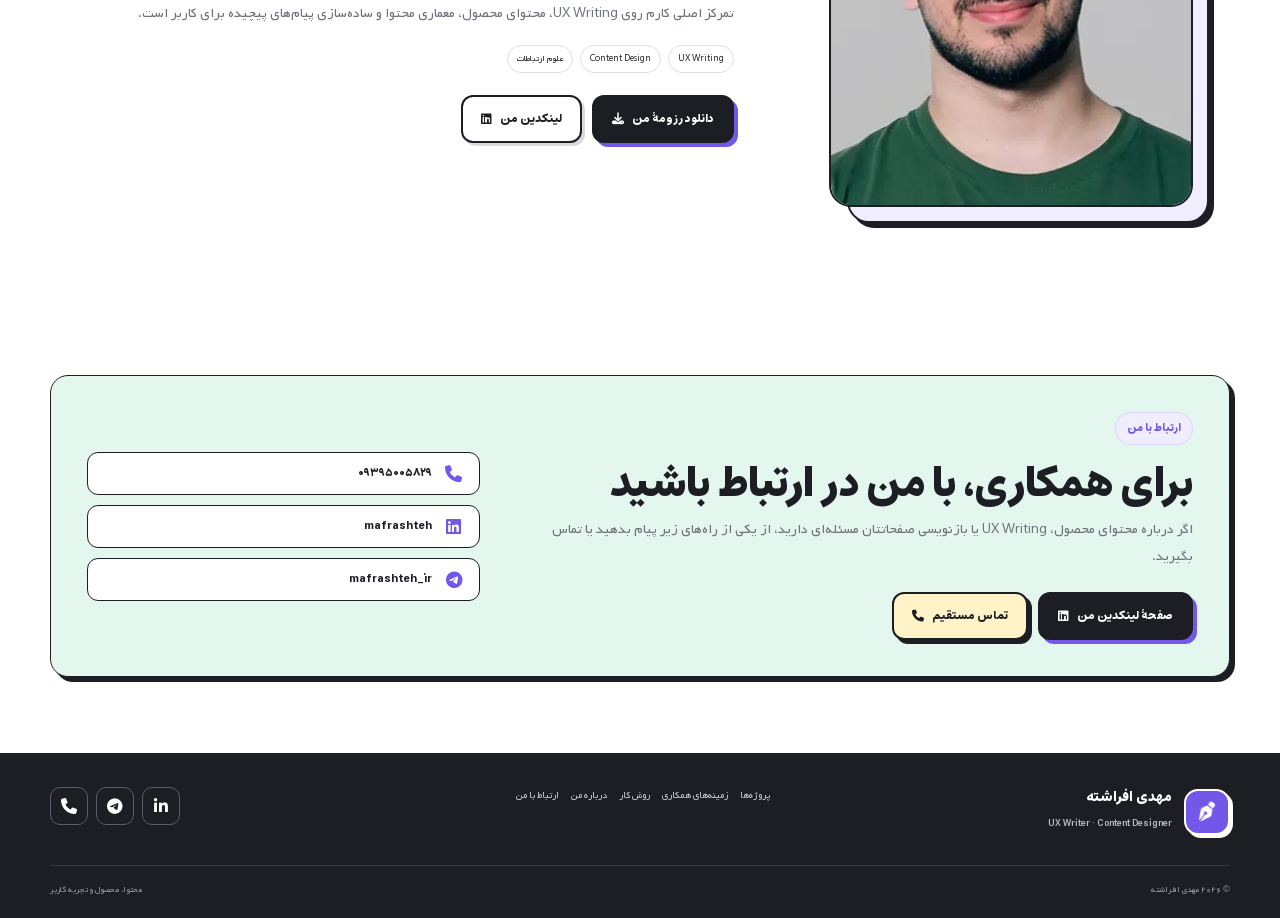
==== commit 0f216815: "Shorten final section headings" ====
--- a/index.html
+++ b/index.html
@@ -114,8 +114,8 @@
         <div class="section-head reveal">
           <div>
             <span class="eyebrow">پروژه‌های منتخب</span>
-            <h2>بخشی از کارهایی که انجام داده‌ام</h2>
-            <p>چهار نمونه از تجربه من در محتوای محصول، سئو و ارتباطات داخلی</p>
+            <h2>چند پروژه از کارهای من</h2>
+            <p>نمونه‌هایی از تجربه من در محتوای محصول، سئو و ارتباطات داخلی</p>
           </div>
         </div>
 
@@ -294,7 +294,7 @@
       <div class="container contact-card reveal">
         <div class="contact-copy">
           <span class="eyebrow">ارتباط با من</span>
-          <h2>برای همکاری، مستقیم با من در ارتباط باشید</h2>
+          <h2>برای همکاری، با من در ارتباط باشید</h2>
           <p>اگر درباره محتوای محصول، UX Writing یا بازنویسی صفحاتتان مسئله‌ای دارید، از یکی از راه‌های زیر پیام بدهید یا تماس بگیرید.</p>
           <div class="contact-actions">
             <a class="btn btn-primary" href="https://www.linkedin.com/in/mafrashteh/" target="_blank" rel="noopener noreferrer">صفحۀ لینکدین من <i class="fa-brands fa-linkedin"></i></a>
